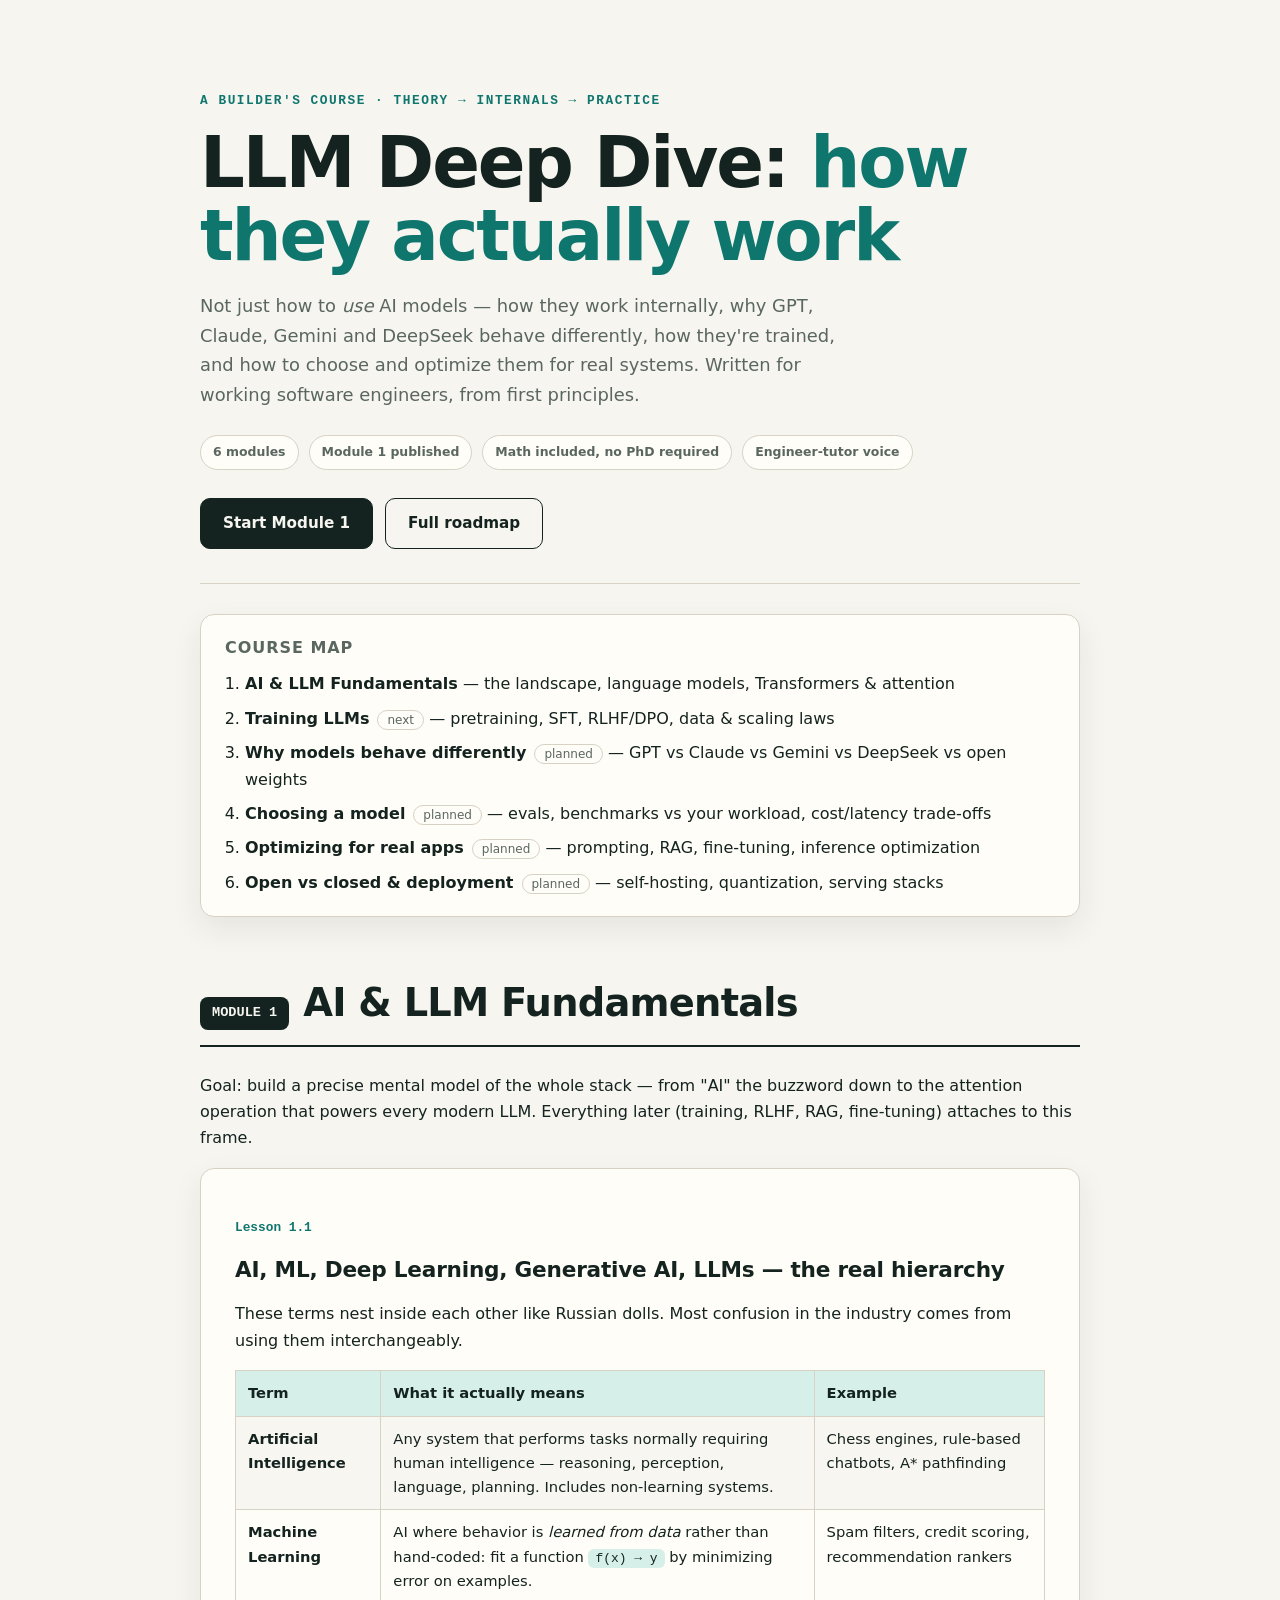
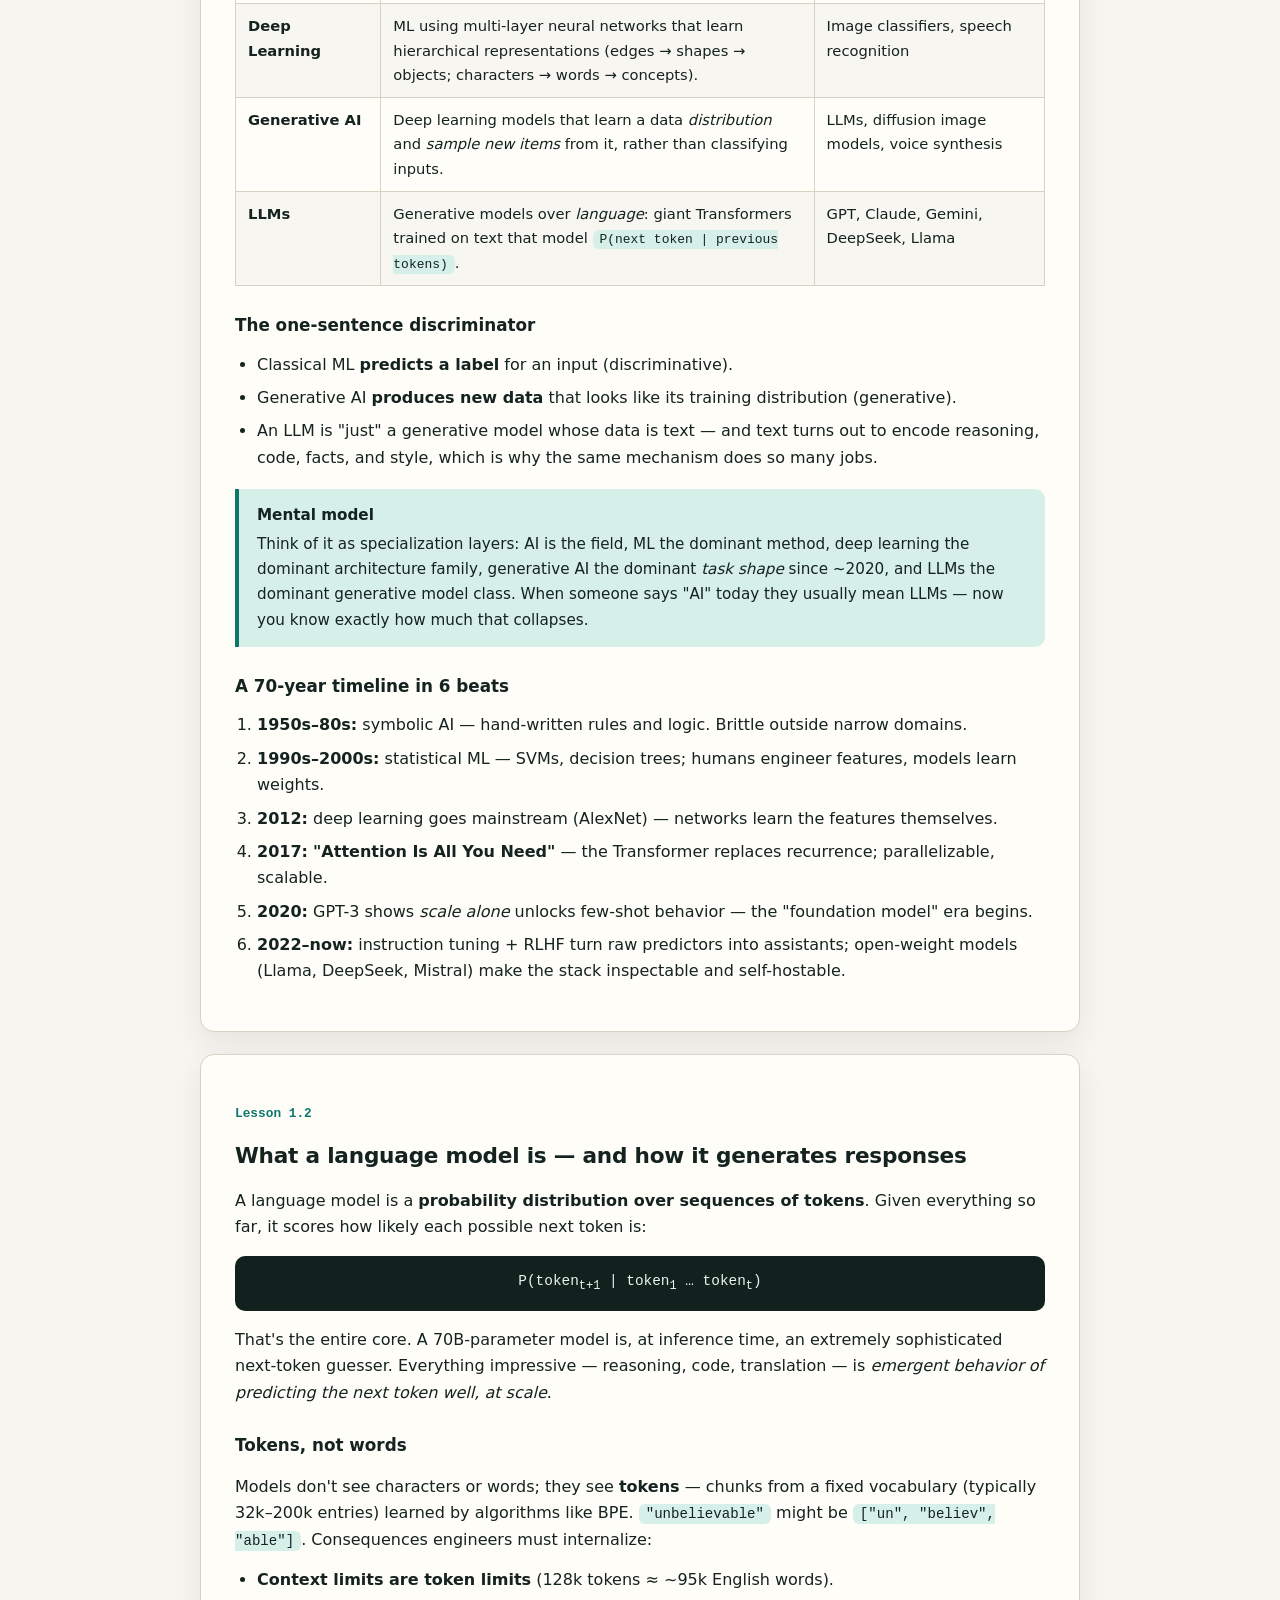
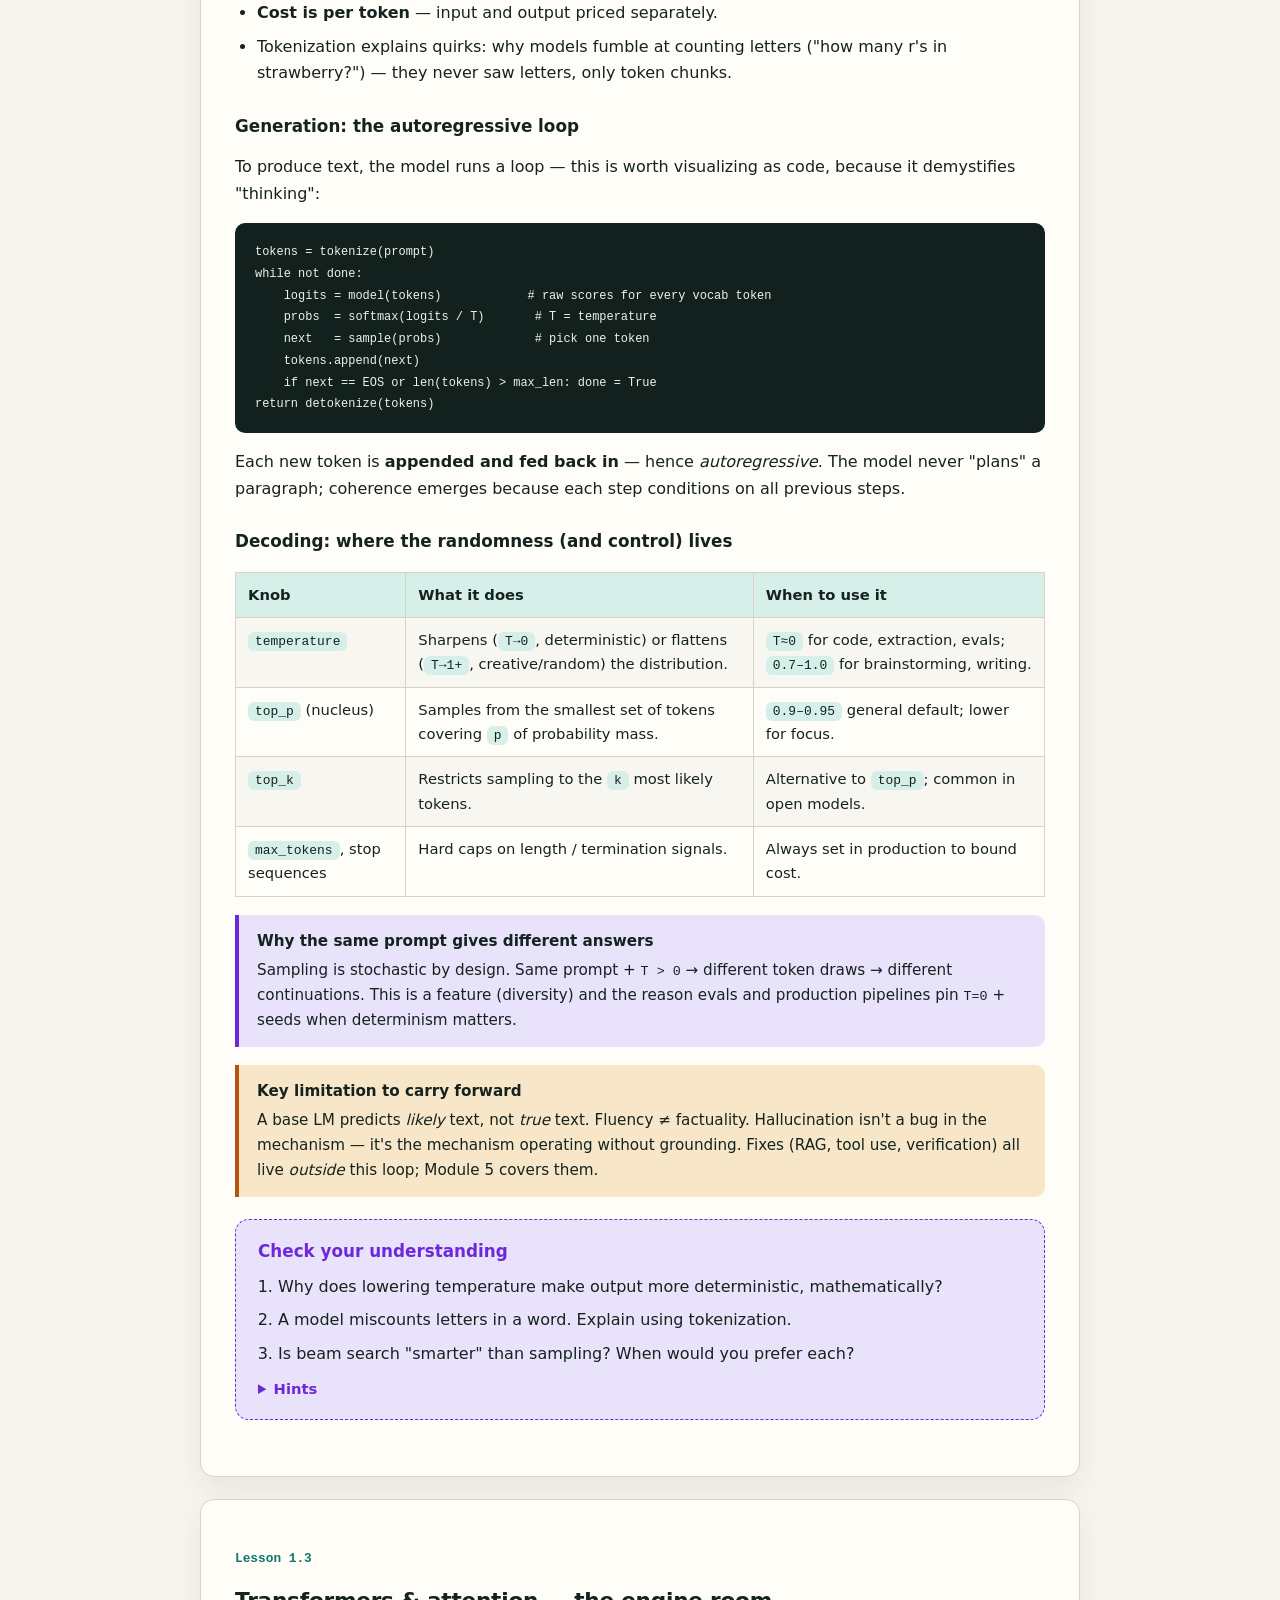
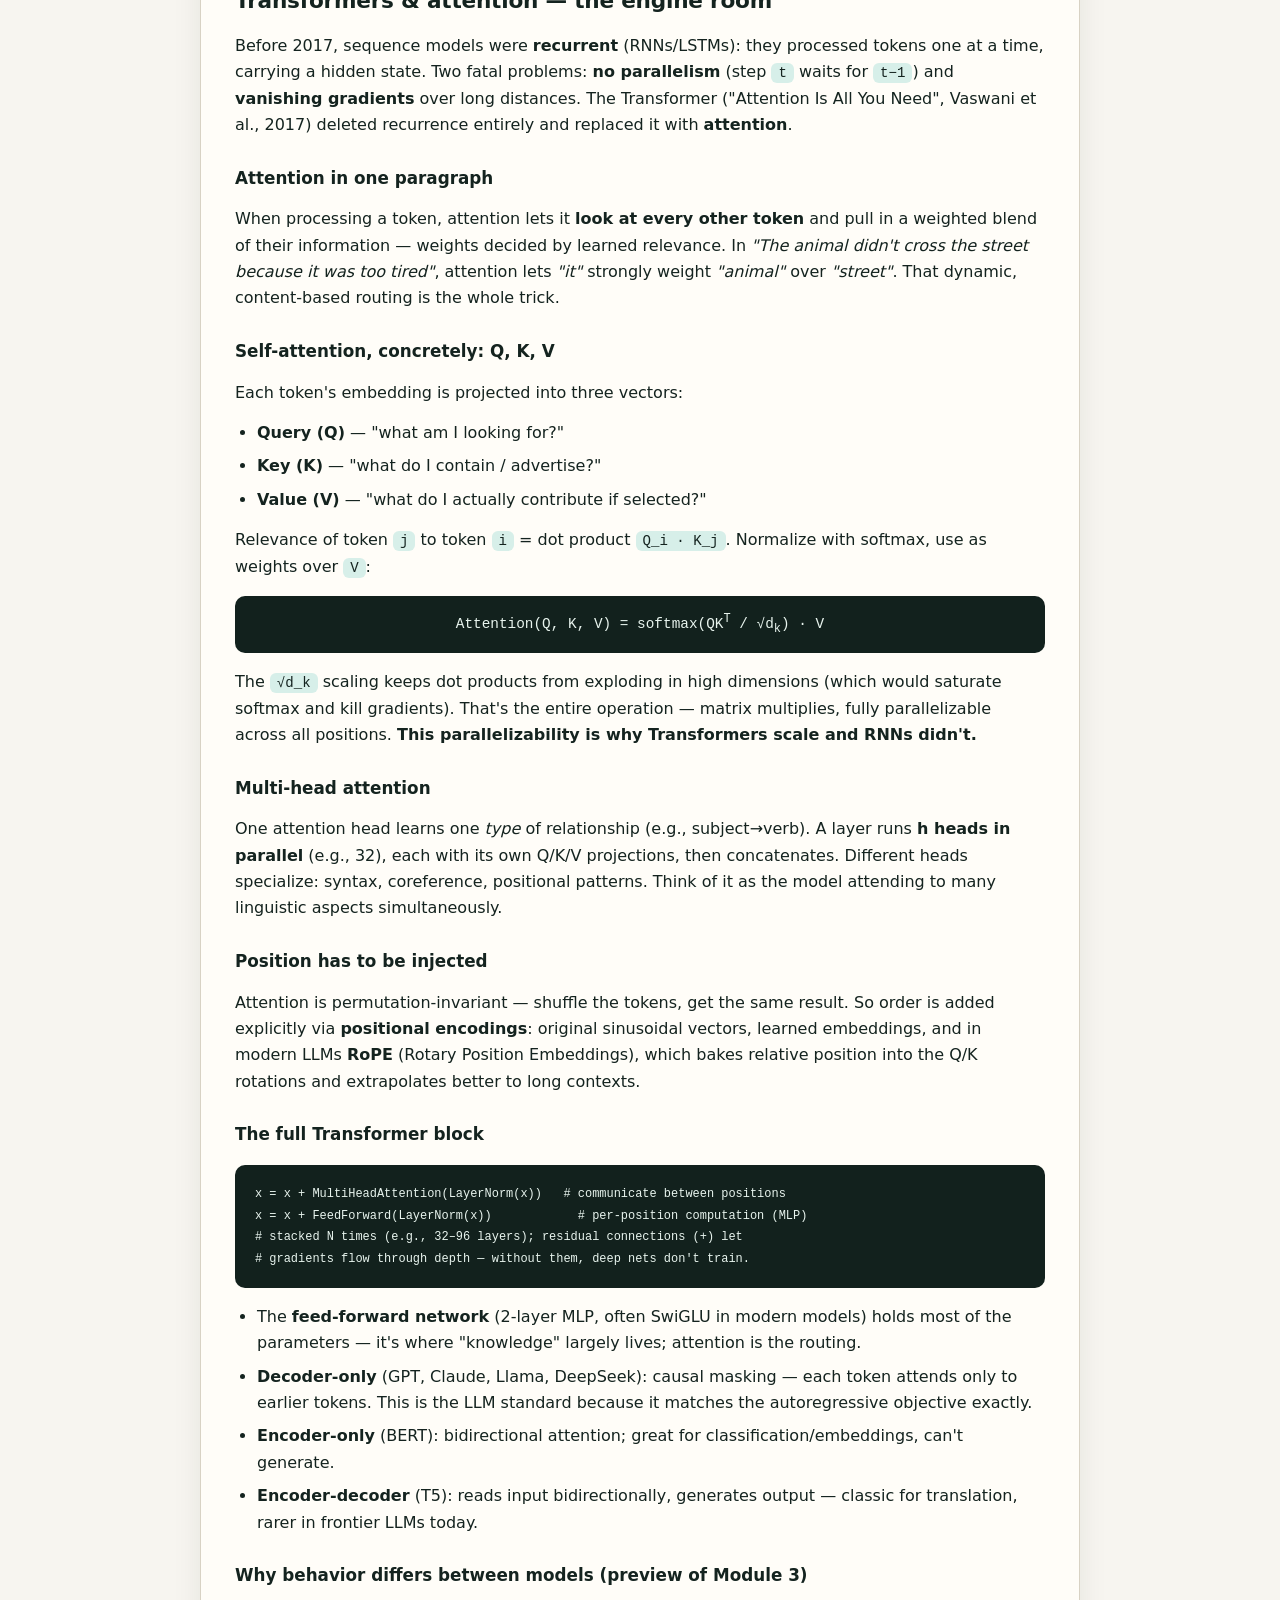
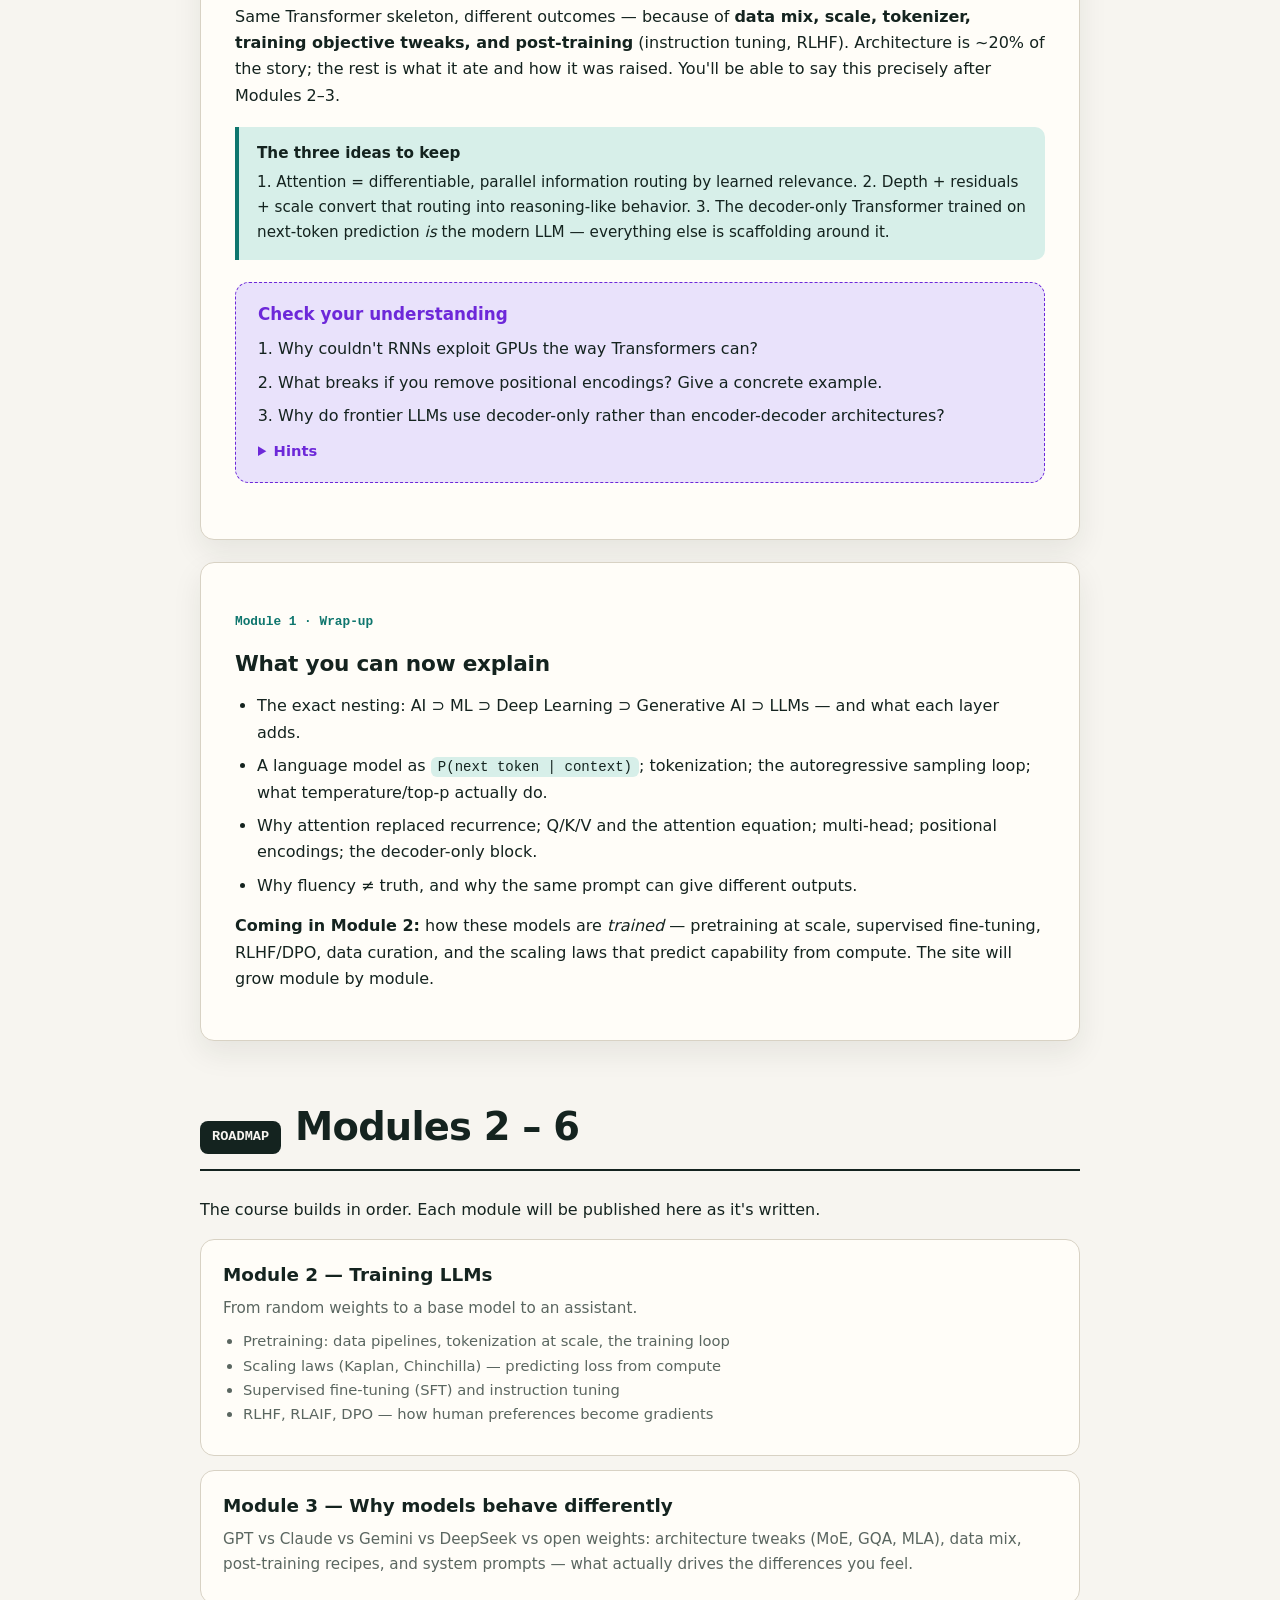
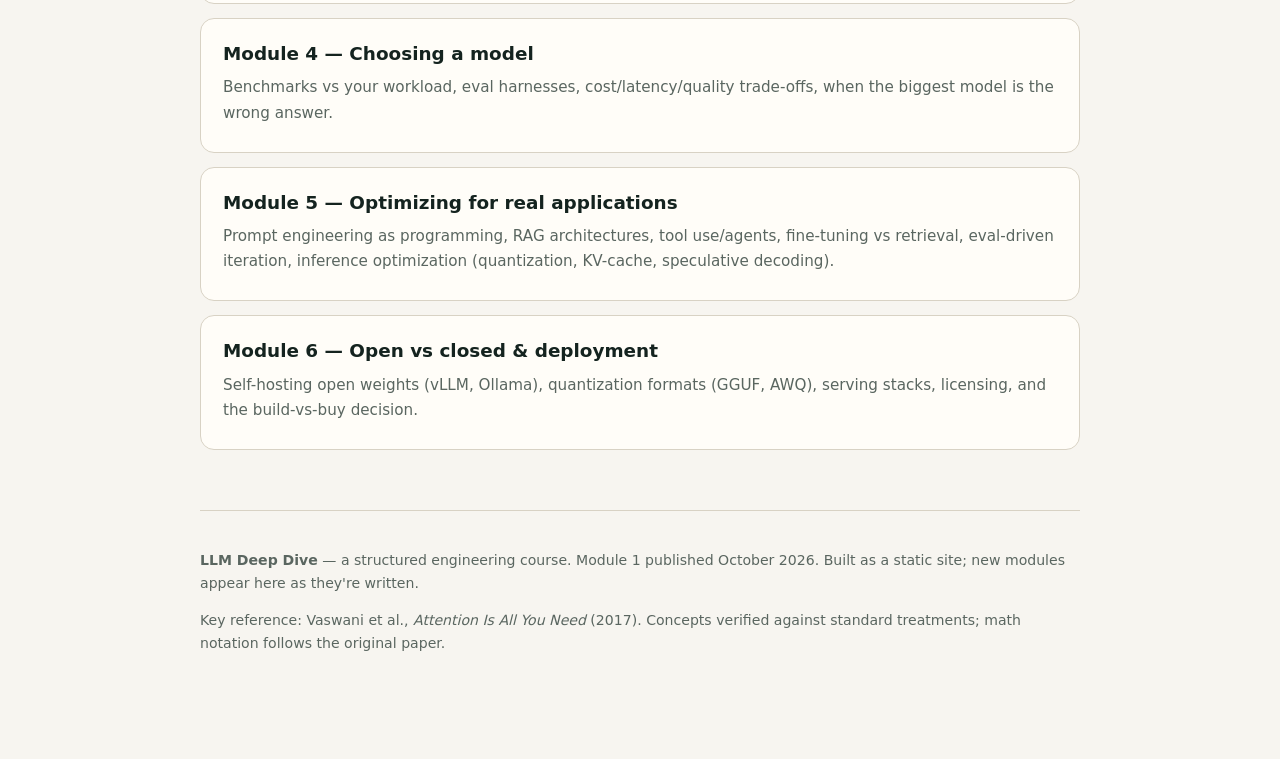
==== index.html @ 0672d6e2 "Module 1: AI & LLM Fundamentals — site launch" ====
<!doctype html>
<html lang="en">
<head>
<meta charset="utf-8" />
<meta name="viewport" content="width=device-width, initial-scale=1" />
<meta name="color-scheme" content="light dark" />
<title>LLM Deep Dive — From First Principles to Real-World Systems</title>
<meta name="description" content="A structured engineering course on how modern LLMs work internally: fundamentals, transformers, training, behavior, selection and optimization." />
<style>
:root{
  --paper:#f7f5f0; --surface:#fffdf8; --ink:#14231f; --muted:#5a6660;
  --line:#d8d2c4; --accent:#0f766e; --accent-soft:#d7efe9;
  --violet:#6d28d9; --violet-soft:#e9e2fb;
  --amber:#b45309; --amber-soft:#f7e7c8;
  --code:#12211d; --code-ink:#e8f4ee;
  --radius:14px; --shadow:0 12px 30px rgba(20,35,31,.08);
}
@media (prefers-color-scheme:dark){
  :root{--paper:#0f1614; --surface:#16211d; --ink:#e9f2ec; --muted:#a9bab2;
  --line:#2c3d36; --accent:#2dd4bf; --accent-soft:#123c36;
  --violet:#a78bfa; --violet-soft:#241a3f; --amber:#fbbf24; --amber-soft:#3a2c12;
  --code:#0a100d; --code-ink:#e8f4ee; --shadow:0 16px 40px rgba(0,0,0,.28);}
}
*{box-sizing:border-box}
html{scroll-behavior:smooth}
body{margin:0;background:var(--paper);color:var(--ink);
  font-family:ui-sans-serif,system-ui,-apple-system,"Segoe UI",Roboto,Helvetica,Arial,sans-serif;
  line-height:1.65}
.page{max-width:960px;margin:0 auto;padding:0 clamp(18px,4vw,40px) 90px}
.hero{padding:clamp(40px,7vw,90px) 0 34px;border-bottom:1px solid var(--line)}
.kicker{font-family:ui-monospace,Menlo,monospace;color:var(--accent);font-size:.8rem;
  font-weight:700;letter-spacing:.12em;text-transform:uppercase;margin:0 0 16px}
h1{font-size:clamp(2.4rem,6vw,4.4rem);line-height:1.04;letter-spacing:-.03em;margin:0 0 18px}
h1 .em{color:var(--accent)}
.hero p.lede{font-size:1.12rem;color:var(--muted);max-width:640px;margin:0 0 26px}
.badges{display:flex;gap:10px;flex-wrap:wrap;margin-bottom:28px}
.badge{font-size:.78rem;font-weight:600;border:1px solid var(--line);background:var(--surface);
  padding:6px 12px;border-radius:999px;color:var(--muted)}
.cta-row{display:flex;gap:12px;flex-wrap:wrap}
.btn{display:inline-block;text-decoration:none;font-weight:700;font-size:.95rem;
  padding:12px 22px;border-radius:10px;border:1px solid var(--ink)}
.btn.primary{background:var(--ink);color:var(--paper)}
.btn.ghost{background:transparent;color:var(--ink)}
nav.toc{background:var(--surface);border:1px solid var(--line);border-radius:var(--radius);
  padding:20px 24px;margin:30px 0;box-shadow:var(--shadow)}
nav.toc h2{font-size:1rem;margin:0 0 10px;letter-spacing:.06em;text-transform:uppercase;color:var(--muted)}
nav.toc ol{margin:0;padding-left:20px;display:grid;gap:8px}
nav.toc a{color:var(--ink);text-decoration:none;font-weight:600}
nav.toc a:hover{color:var(--accent)}
nav.toc .soon{font-size:.75rem;color:var(--muted);font-weight:400;border:1px solid var(--line);
  border-radius:999px;padding:2px 9px;margin-left:8px;white-space:nowrap}
section.mod{margin:54px 0;scroll-margin-top:20px}
.mod-head{display:flex;align-items:baseline;gap:14px;border-bottom:2px solid var(--ink);
  padding-bottom:10px;margin-bottom:26px;flex-wrap:wrap}
.mod-num{font-family:ui-monospace,Menlo,monospace;background:var(--ink);color:var(--paper);
  font-weight:700;font-size:.85rem;padding:5px 12px;border-radius:8px}
.mod-head h2{font-size:clamp(1.6rem,3.4vw,2.4rem);letter-spacing:-.02em;margin:0}
.lesson{background:var(--surface);border:1px solid var(--line);border-radius:var(--radius);
  padding:clamp(20px,3vw,34px);margin:0 0 22px;box-shadow:var(--shadow)}
.lesson h3{font-size:1.35rem;margin:0 0 6px;letter-spacing:-.01em}
.lesson .lno{font-family:ui-monospace,Menlo,monospace;color:var(--accent);font-weight:700;font-size:.8rem}
.lesson p{margin:14px 0}
.lesson ul,.lesson ol{margin:12px 0;padding-left:22px}
.lesson li{margin:7px 0}
h4{font-size:1.05rem;margin:26px 0 8px}
table{width:100%;border-collapse:collapse;margin:16px 0;font-size:.92rem}
th,td{border:1px solid var(--line);padding:10px 12px;text-align:left;vertical-align:top}
th{background:var(--accent-soft);font-weight:700}
tr:nth-child(even) td{background:rgba(127,127,127,.05)}
pre{background:var(--code);color:var(--code-ink);padding:18px 20px;border-radius:10px;
  overflow-x:auto;font-size:.85rem;line-height:1.6;margin:16px 0}
code{font-family:ui-monospace,SFMono-Regular,Menlo,monospace;font-size:.88em}
p code,li code,td code{background:var(--accent-soft);color:var(--ink);padding:2px 7px;border-radius:6px}
pre code{background:none;padding:0;color:inherit}
.callout{border-left:4px solid var(--accent);background:var(--accent-soft);
  padding:14px 18px;border-radius:0 10px 10px 0;margin:18px 0;font-size:.95rem}
.callout.violet{border-color:var(--violet);background:var(--violet-soft)}
.callout.amber{border-color:var(--amber);background:var(--amber-soft)}
.callout strong{display:block;margin-bottom:4px}
.math{font-family:ui-monospace,Menlo,monospace;background:var(--code);color:var(--code-ink);
  padding:14px 18px;border-radius:10px;margin:16px 0;overflow-x:auto;font-size:.9rem;text-align:center}
.quiz{background:var(--violet-soft);border:1px dashed var(--violet);border-radius:var(--radius);
  padding:18px 22px;margin:22px 0}
.quiz h4{margin:0 0 8px;color:var(--violet)}
.quiz ol{margin:8px 0;padding-left:20px}
.quiz details{margin-top:10px;font-size:.92rem}
.quiz summary{cursor:pointer;font-weight:700;color:var(--violet)}
.roadmap{display:grid;gap:14px}
.rm-card{border:1px solid var(--line);border-radius:var(--radius);padding:20px 22px;background:var(--surface)}
.rm-card h3{margin:0 0 6px;font-size:1.15rem}
.rm-card p{margin:6px 0;color:var(--muted);font-size:.95rem}
.rm-card ul{margin:8px 0;padding-left:20px;color:var(--muted);font-size:.92rem}
footer{border-top:1px solid var(--line);margin-top:60px;padding-top:24px;color:var(--muted);font-size:.88rem}
footer a{color:var(--accent)}
@media (max-width:640px){ .mod-head h2{font-size:1.5rem} }
</style>
</head>
<body>
<div class="page">

<header class="hero">
  <p class="kicker">A builder's course · Theory → Internals → Practice</p>
  <h1>LLM Deep Dive: <span class="em">how they actually work</span></h1>
  <p class="lede">Not just how to <em>use</em> AI models — how they work internally, why GPT, Claude, Gemini and DeepSeek behave differently, how they're trained, and how to choose and optimize them for real systems. Written for working software engineers, from first principles.</p>
  <div class="badges">
    <span class="badge">6 modules</span><span class="badge">Module 1 published</span>
    <span class="badge">Math included, no PhD required</span><span class="badge">Engineer-tutor voice</span>
  </div>
  <div class="cta-row">
    <a class="btn primary" href="#module-1">Start Module 1</a>
    <a class="btn ghost" href="#roadmap">Full roadmap</a>
  </div>
</header>

<nav class="toc" aria-label="Course contents">
  <h2>Course map</h2>
  <ol>
    <li><a href="#module-1">AI &amp; LLM Fundamentals</a> — the landscape, language models, Transformers &amp; attention</li>
    <li><a href="#roadmap">Training LLMs</a><span class="soon">next</span> — pretraining, SFT, RLHF/DPO, data &amp; scaling laws</li>
    <li><a href="#roadmap">Why models behave differently</a><span class="soon">planned</span> — GPT vs Claude vs Gemini vs DeepSeek vs open weights</li>
    <li><a href="#roadmap">Choosing a model</a><span class="soon">planned</span> — evals, benchmarks vs your workload, cost/latency trade-offs</li>
    <li><a href="#roadmap">Optimizing for real apps</a><span class="soon">planned</span> — prompting, RAG, fine-tuning, inference optimization</li>
    <li><a href="#roadmap">Open vs closed &amp; deployment</a><span class="soon">planned</span> — self-hosting, quantization, serving stacks</li>
  </ol>
</nav>

<!-- ==================== MODULE 1 ==================== -->
<section class="mod" id="module-1">
  <div class="mod-head"><span class="mod-num">MODULE 1</span><h2>AI &amp; LLM Fundamentals</h2></div>
  <p>Goal: build a precise mental model of the whole stack — from "AI" the buzzword down to the attention operation that powers every modern LLM. Everything later (training, RLHF, RAG, fine-tuning) attaches to this frame.</p>

  <!-- LESSON 1.1 -->
  <article class="lesson" id="l11">
    <p class="lno">Lesson 1.1</p>
    <h3>AI, ML, Deep Learning, Generative AI, LLMs — the real hierarchy</h3>
    <p>These terms nest inside each other like Russian dolls. Most confusion in the industry comes from using them interchangeably.</p>
    <table>
      <tr><th>Term</th><th>What it actually means</th><th>Example</th></tr>
      <tr><td><strong>Artificial Intelligence</strong></td><td>Any system that performs tasks normally requiring human intelligence — reasoning, perception, language, planning. Includes non-learning systems.</td><td>Chess engines, rule-based chatbots, A* pathfinding</td></tr>
      <tr><td><strong>Machine Learning</strong></td><td>AI where behavior is <em>learned from data</em> rather than hand-coded: fit a function <code>f(x) → y</code> by minimizing error on examples.</td><td>Spam filters, credit scoring, recommendation rankers</td></tr>
      <tr><td><strong>Deep Learning</strong></td><td>ML using multi-layer neural networks that learn hierarchical representations (edges → shapes → objects; characters → words → concepts).</td><td>Image classifiers, speech recognition</td></tr>
      <tr><td><strong>Generative AI</strong></td><td>Deep learning models that learn a data <em>distribution</em> and <em>sample new items</em> from it, rather than classifying inputs.</td><td>LLMs, diffusion image models, voice synthesis</td></tr>
      <tr><td><strong>LLMs</strong></td><td>Generative models over <em>language</em>: giant Transformers trained on text that model <code>P(next token | previous tokens)</code>.</td><td>GPT, Claude, Gemini, DeepSeek, Llama</td></tr>
    </table>
    <h4>The one-sentence discriminator</h4>
    <ul>
      <li>Classical ML <strong>predicts a label</strong> for an input (discriminative).</li>
      <li>Generative AI <strong>produces new data</strong> that looks like its training distribution (generative).</li>
      <li>An LLM is "just" a generative model whose data is text — and text turns out to encode reasoning, code, facts, and style, which is why the same mechanism does so many jobs.</li>
    </ul>
    <div class="callout"><strong>Mental model</strong>Think of it as specialization layers: AI is the field, ML the dominant method, deep learning the dominant architecture family, generative AI the dominant <em>task shape</em> since ~2020, and LLMs the dominant generative model class. When someone says "AI" today they usually mean LLMs — now you know exactly how much that collapses.</div>
    <h4>A 70-year timeline in 6 beats</h4>
    <ol>
      <li><strong>1950s–80s:</strong> symbolic AI — hand-written rules and logic. Brittle outside narrow domains.</li>
      <li><strong>1990s–2000s:</strong> statistical ML — SVMs, decision trees; humans engineer features, models learn weights.</li>
      <li><strong>2012:</strong> deep learning goes mainstream (AlexNet) — networks learn the features themselves.</li>
      <li><strong>2017:</strong> <strong>"Attention Is All You Need"</strong> — the Transformer replaces recurrence; parallelizable, scalable.</li>
      <li><strong>2020:</strong> GPT-3 shows <em>scale alone</em> unlocks few-shot behavior — the "foundation model" era begins.</li>
      <li><strong>2022–now:</strong> instruction tuning + RLHF turn raw predictors into assistants; open-weight models (Llama, DeepSeek, Mistral) make the stack inspectable and self-hostable.</li>
    </ol>
  </article>

  <!-- LESSON 1.2 -->
  <article class="lesson" id="l12">
    <p class="lno">Lesson 1.2</p>
    <h3>What a language model is — and how it generates responses</h3>
    <p>A language model is a <strong>probability distribution over sequences of tokens</strong>. Given everything so far, it scores how likely each possible next token is:</p>
    <div class="math">P(token<sub>t+1</sub> | token<sub>1</sub> … token<sub>t</sub>)</div>
    <p>That's the entire core. A 70B-parameter model is, at inference time, an extremely sophisticated next-token guesser. Everything impressive — reasoning, code, translation — is <em>emergent behavior of predicting the next token well, at scale</em>.</p>
    <h4>Tokens, not words</h4>
    <p>Models don't see characters or words; they see <strong>tokens</strong> — chunks from a fixed vocabulary (typically 32k–200k entries) learned by algorithms like BPE. <code>"unbelievable"</code> might be <code>["un", "believ", "able"]</code>. Consequences engineers must internalize:</p>
    <ul>
      <li><strong>Context limits are token limits</strong> (128k tokens ≈ ~95k English words).</li>
      <li><strong>Cost is per token</strong> — input and output priced separately.</li>
      <li>Tokenization explains quirks: why models fumble at counting letters ("how many r's in strawberry?") — they never saw letters, only token chunks.</li>
    </ul>
    <h4>Generation: the autoregressive loop</h4>
    <p>To produce text, the model runs a loop — this is worth visualizing as code, because it demystifies "thinking":</p>
<pre><code>tokens = tokenize(prompt)
while not done:
    logits = model(tokens)            # raw scores for every vocab token
    probs  = softmax(logits / T)       # T = temperature
    next   = sample(probs)             # pick one token
    tokens.append(next)
    if next == EOS or len(tokens) > max_len: done = True
return detokenize(tokens)</code></pre>
    <p>Each new token is <strong>appended and fed back in</strong> — hence <em>autoregressive</em>. The model never "plans" a paragraph; coherence emerges because each step conditions on all previous steps.</p>
    <h4>Decoding: where the randomness (and control) lives</h4>
    <table>
      <tr><th>Knob</th><th>What it does</th><th>When to use it</th></tr>
      <tr><td><code>temperature</code></td><td>Sharpens (<code>T→0</code>, deterministic) or flattens (<code>T→1+</code>, creative/random) the distribution.</td><td><code>T≈0</code> for code, extraction, evals; <code>0.7–1.0</code> for brainstorming, writing.</td></tr>
      <tr><td><code>top_p</code> (nucleus)</td><td>Samples from the smallest set of tokens covering <code>p</code> of probability mass.</td><td><code>0.9–0.95</code> general default; lower for focus.</td></tr>
      <tr><td><code>top_k</code></td><td>Restricts sampling to the <code>k</code> most likely tokens.</td><td>Alternative to <code>top_p</code>; common in open models.</td></tr>
      <tr><td><code>max_tokens</code>, stop sequences</td><td>Hard caps on length / termination signals.</td><td>Always set in production to bound cost.</td></tr>
    </table>
    <div class="callout violet"><strong>Why the same prompt gives different answers</strong>Sampling is stochastic by design. Same prompt + <code>T &gt; 0</code> → different token draws → different continuations. This is a feature (diversity) and the reason evals and production pipelines pin <code>T=0</code> + seeds when determinism matters.</div>
    <div class="callout amber"><strong>Key limitation to carry forward</strong>A base LM predicts <em>likely</em> text, not <em>true</em> text. Fluency ≠ factuality. Hallucination isn't a bug in the mechanism — it's the mechanism operating without grounding. Fixes (RAG, tool use, verification) all live <em>outside</em> this loop; Module 5 covers them.</div>
    <div class="quiz"><h4>Check your understanding</h4>
      <ol>
        <li>Why does lowering temperature make output more deterministic, mathematically?</li>
        <li>A model miscounts letters in a word. Explain using tokenization.</li>
        <li>Is beam search "smarter" than sampling? When would you prefer each?</li>
      </ol>
      <details><summary>Hints</summary>1. Softmax divides logits by T; as T→0 the largest logit dominates → argmax. 2. The model operates on token IDs, not characters; "strawberry" may be 2–3 tokens. 3. Beam search maximizes sequence likelihood (good for translation); sampling gives diversity (good for creative tasks).</details>
    </div>
  </article>

  <!-- LESSON 1.3 -->
  <article class="lesson" id="l13">
    <p class="lno">Lesson 1.3</p>
    <h3>Transformers &amp; attention — the engine room</h3>
    <p>Before 2017, sequence models were <strong>recurrent</strong> (RNNs/LSTMs): they processed tokens one at a time, carrying a hidden state. Two fatal problems: <strong>no parallelism</strong> (step <code>t</code> waits for <code>t−1</code>) and <strong>vanishing gradients</strong> over long distances. The Transformer ("Attention Is All You Need", Vaswani et al., 2017) deleted recurrence entirely and replaced it with <strong>attention</strong>.</p>
    <h4>Attention in one paragraph</h4>
    <p>When processing a token, attention lets it <strong>look at every other token</strong> and pull in a weighted blend of their information — weights decided by learned relevance. In <em>"The animal didn't cross the street because it was too tired"</em>, attention lets <em>"it"</em> strongly weight <em>"animal"</em> over <em>"street"</em>. That dynamic, content-based routing is the whole trick.</p>
    <h4>Self-attention, concretely: Q, K, V</h4>
    <p>Each token's embedding is projected into three vectors:</p>
    <ul>
      <li><strong>Query (Q)</strong> — "what am I looking for?"</li>
      <li><strong>Key (K)</strong> — "what do I contain / advertise?"</li>
      <li><strong>Value (V)</strong> — "what do I actually contribute if selected?"</li>
    </ul>
    <p>Relevance of token <code>j</code> to token <code>i</code> = dot product <code>Q_i · K_j</code>. Normalize with softmax, use as weights over <code>V</code>:</p>
    <div class="math">Attention(Q, K, V) = softmax(QK<sup>T</sup> / √d<sub>k</sub>) · V</div>
    <p>The <code>√d_k</code> scaling keeps dot products from exploding in high dimensions (which would saturate softmax and kill gradients). That's the entire operation — matrix multiplies, fully parallelizable across all positions. <strong>This parallelizability is why Transformers scale and RNNs didn't.</strong></p>
    <h4>Multi-head attention</h4>
    <p>One attention head learns one <em>type</em> of relationship (e.g., subject→verb). A layer runs <strong>h heads in parallel</strong> (e.g., 32), each with its own Q/K/V projections, then concatenates. Different heads specialize: syntax, coreference, positional patterns. Think of it as the model attending to many linguistic aspects simultaneously.</p>
    <h4>Position has to be injected</h4>
    <p>Attention is permutation-invariant — shuffle the tokens, get the same result. So order is added explicitly via <strong>positional encodings</strong>: original sinusoidal vectors, learned embeddings, and in modern LLMs <strong>RoPE</strong> (Rotary Position Embeddings), which bakes relative position into the Q/K rotations and extrapolates better to long contexts.</p>
    <h4>The full Transformer block</h4>
<pre><code>x = x + MultiHeadAttention(LayerNorm(x))   # communicate between positions
x = x + FeedForward(LayerNorm(x))            # per-position computation (MLP)
# stacked N times (e.g., 32–96 layers); residual connections (+) let
# gradients flow through depth — without them, deep nets don't train.</code></pre>
    <ul>
      <li>The <strong>feed-forward network</strong> (2-layer MLP, often SwiGLU in modern models) holds most of the parameters — it's where "knowledge" largely lives; attention is the routing.</li>
      <li><strong>Decoder-only</strong> (GPT, Claude, Llama, DeepSeek): causal masking — each token attends only to earlier tokens. This is the LLM standard because it matches the autoregressive objective exactly.</li>
      <li><strong>Encoder-only</strong> (BERT): bidirectional attention; great for classification/embeddings, can't generate.</li>
      <li><strong>Encoder-decoder</strong> (T5): reads input bidirectionally, generates output — classic for translation, rarer in frontier LLMs today.</li>
    </ul>
    <h4>Why behavior differs between models (preview of Module 3)</h4>
    <p>Same Transformer skeleton, different outcomes — because of <strong>data mix, scale, tokenizer, training objective tweaks, and post-training</strong> (instruction tuning, RLHF). Architecture is ~20% of the story; the rest is what it ate and how it was raised. You'll be able to say this precisely after Modules 2–3.</p>
    <div class="callout"><strong>The three ideas to keep</strong>1. Attention = differentiable, parallel information routing by learned relevance. 2. Depth + residuals + scale convert that routing into reasoning-like behavior. 3. The decoder-only Transformer trained on next-token prediction <em>is</em> the modern LLM — everything else is scaffolding around it.</div>
    <div class="quiz"><h4>Check your understanding</h4>
      <ol>
        <li>Why couldn't RNNs exploit GPUs the way Transformers can?</li>
        <li>What breaks if you remove positional encodings? Give a concrete example.</li>
        <li>Why do frontier LLMs use decoder-only rather than encoder-decoder architectures?</li>
      </ol>
      <details><summary>Hints</summary>1. Sequential dependency: hidden state at t needs t−1, so no parallelization across the sequence; attention computes all pairs at once. 2. "Dog bites man" vs "man bites dog" become identical — attention without position is a bag of tokens. 3. The pretraining objective (next-token prediction) is inherently causal; decoder-only is simpler, scales cleanly, and one model does both understanding and generation.</details>
    </div>
  </article>

  <article class="lesson" id="l1wrap">
    <p class="lno">Module 1 · Wrap-up</p>
    <h3>What you can now explain</h3>
    <ul>
      <li>The exact nesting: AI ⊃ ML ⊃ Deep Learning ⊃ Generative AI ⊃ LLMs — and what each layer adds.</li>
      <li>A language model as <code>P(next token | context)</code>; tokenization; the autoregressive sampling loop; what temperature/top-p actually do.</li>
      <li>Why attention replaced recurrence; Q/K/V and the attention equation; multi-head; positional encodings; the decoder-only block.</li>
      <li>Why fluency ≠ truth, and why the same prompt can give different outputs.</li>
    </ul>
    <p><strong>Coming in Module 2:</strong> how these models are <em>trained</em> — pretraining at scale, supervised fine-tuning, RLHF/DPO, data curation, and the scaling laws that predict capability from compute. The site will grow module by module.</p>
  </article>
</section>

<!-- ==================== ROADMAP ==================== -->
<section class="mod" id="roadmap">
  <div class="mod-head"><span class="mod-num">ROADMAP</span><h2>Modules 2 – 6</h2></div>
  <p>The course builds in order. Each module will be published here as it's written.</p>
  <div class="roadmap">
    <div class="rm-card">
      <h3>Module 2 — Training LLMs</h3>
      <p>From random weights to a base model to an assistant.</p>
      <ul><li>Pretraining: data pipelines, tokenization at scale, the training loop</li>
      <li>Scaling laws (Kaplan, Chinchilla) — predicting loss from compute</li>
      <li>Supervised fine-tuning (SFT) and instruction tuning</li>
      <li>RLHF, RLAIF, DPO — how human preferences become gradients</li></ul>
    </div>
    <div class="rm-card">
      <h3>Module 3 — Why models behave differently</h3>
      <p>GPT vs Claude vs Gemini vs DeepSeek vs open weights: architecture tweaks (MoE, GQA, MLA), data mix, post-training recipes, and system prompts — what actually drives the differences you feel.</p>
    </div>
    <div class="rm-card">
      <h3>Module 4 — Choosing a model</h3>
      <p>Benchmarks vs your workload, eval harnesses, cost/latency/quality trade-offs, when the biggest model is the wrong answer.</p>
    </div>
    <div class="rm-card">
      <h3>Module 5 — Optimizing for real applications</h3>
      <p>Prompt engineering as programming, RAG architectures, tool use/agents, fine-tuning vs retrieval, eval-driven iteration, inference optimization (quantization, KV-cache, speculative decoding).</p>
    </div>
    <div class="rm-card">
      <h3>Module 6 — Open vs closed &amp; deployment</h3>
      <p>Self-hosting open weights (vLLM, Ollama), quantization formats (GGUF, AWQ), serving stacks, licensing, and the build-vs-buy decision.</p>
    </div>
  </div>
</section>

<footer>
  <p><strong>LLM Deep Dive</strong> — a structured engineering course. Module 1 published October 2026. Built as a static site; new modules appear here as they're written.</p>
  <p>Key reference: Vaswani et al., <em>Attention Is All You Need</em> (2017). Concepts verified against standard treatments; math notation follows the original paper.</p>
</footer>

</div>
</body>
</html>
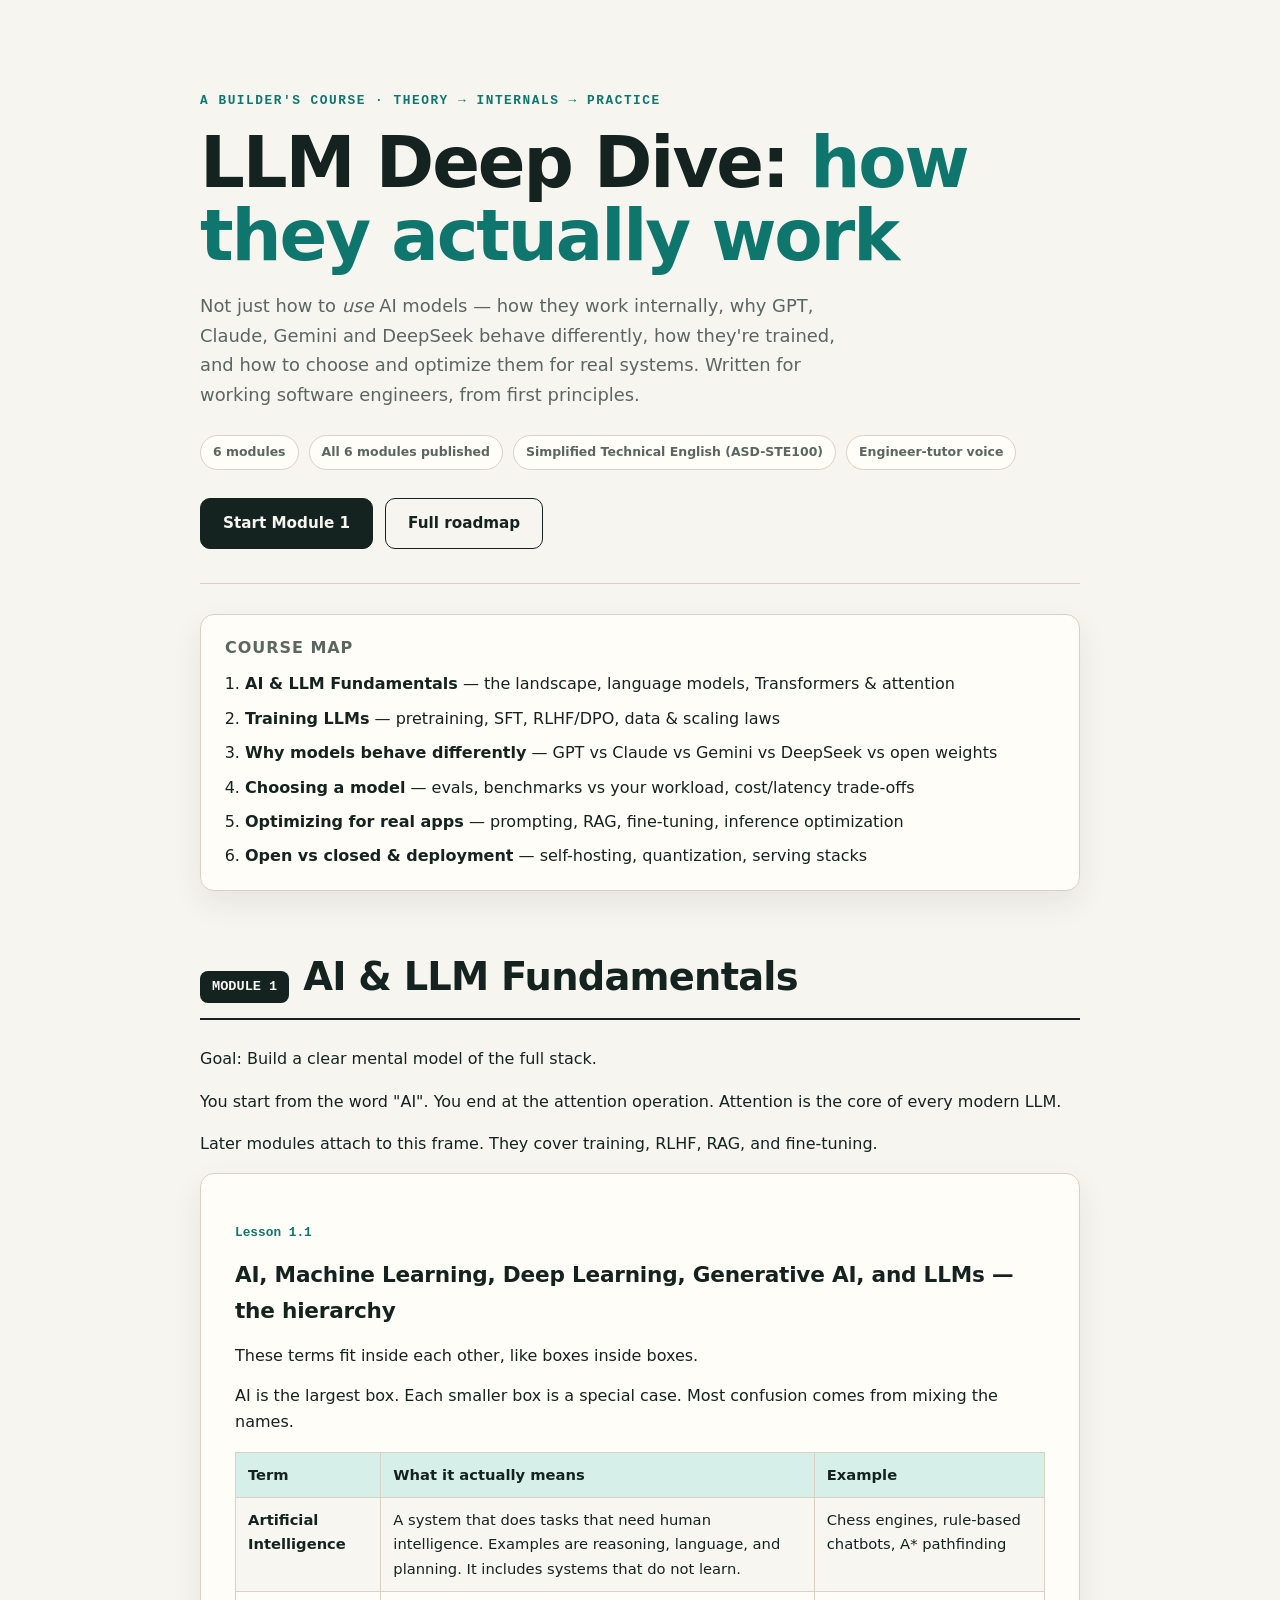
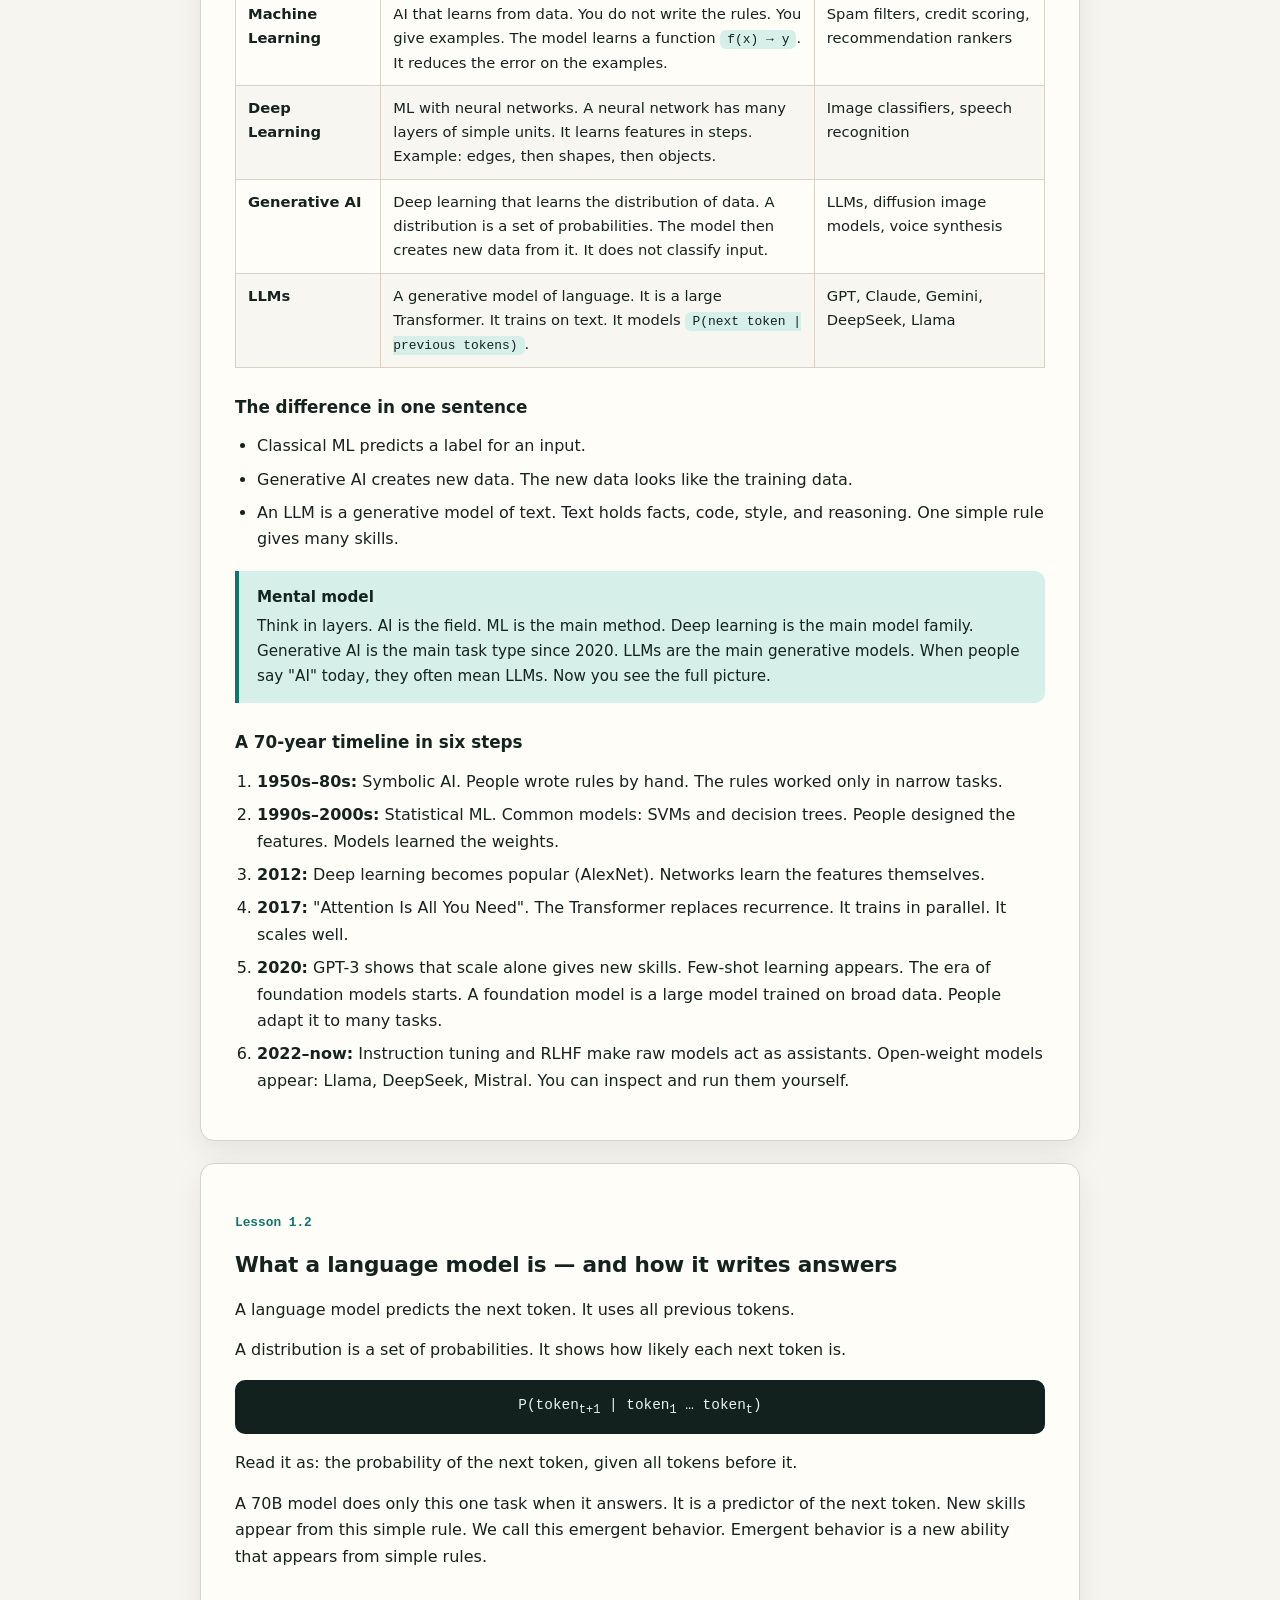
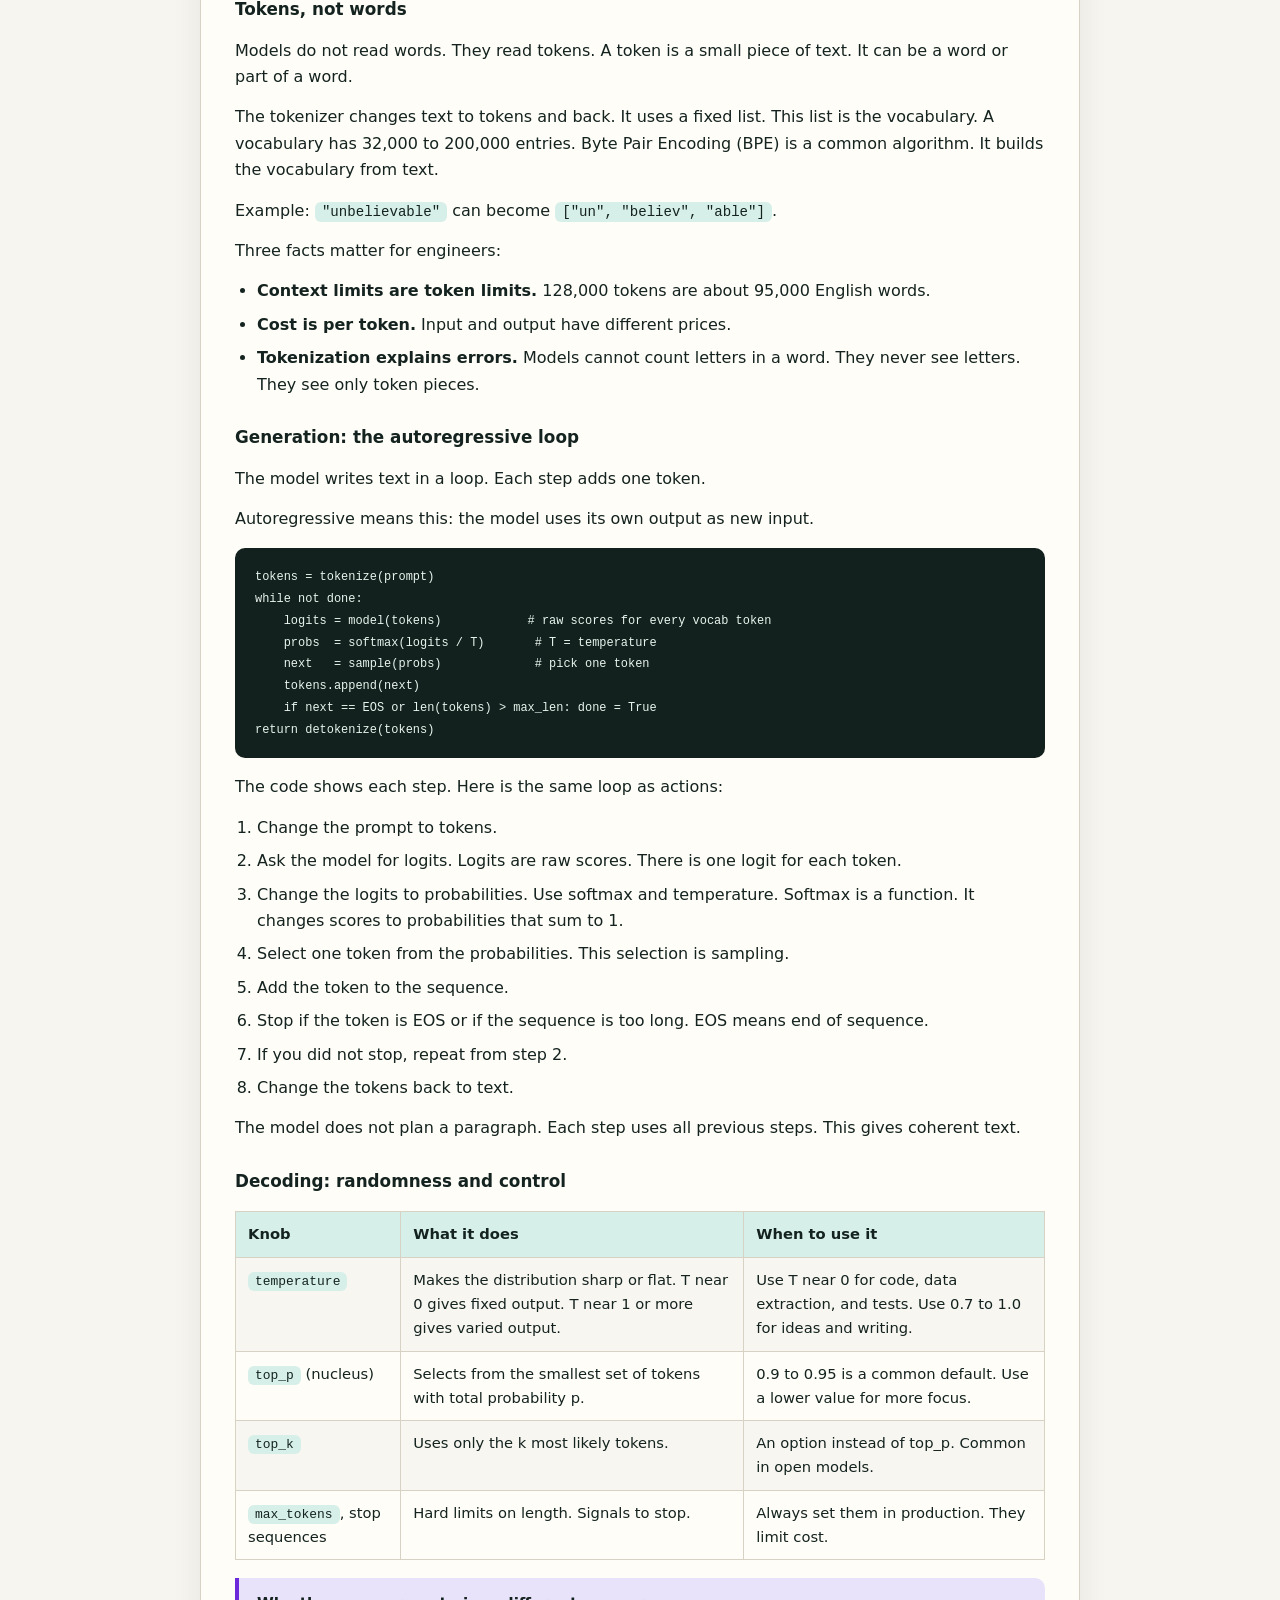
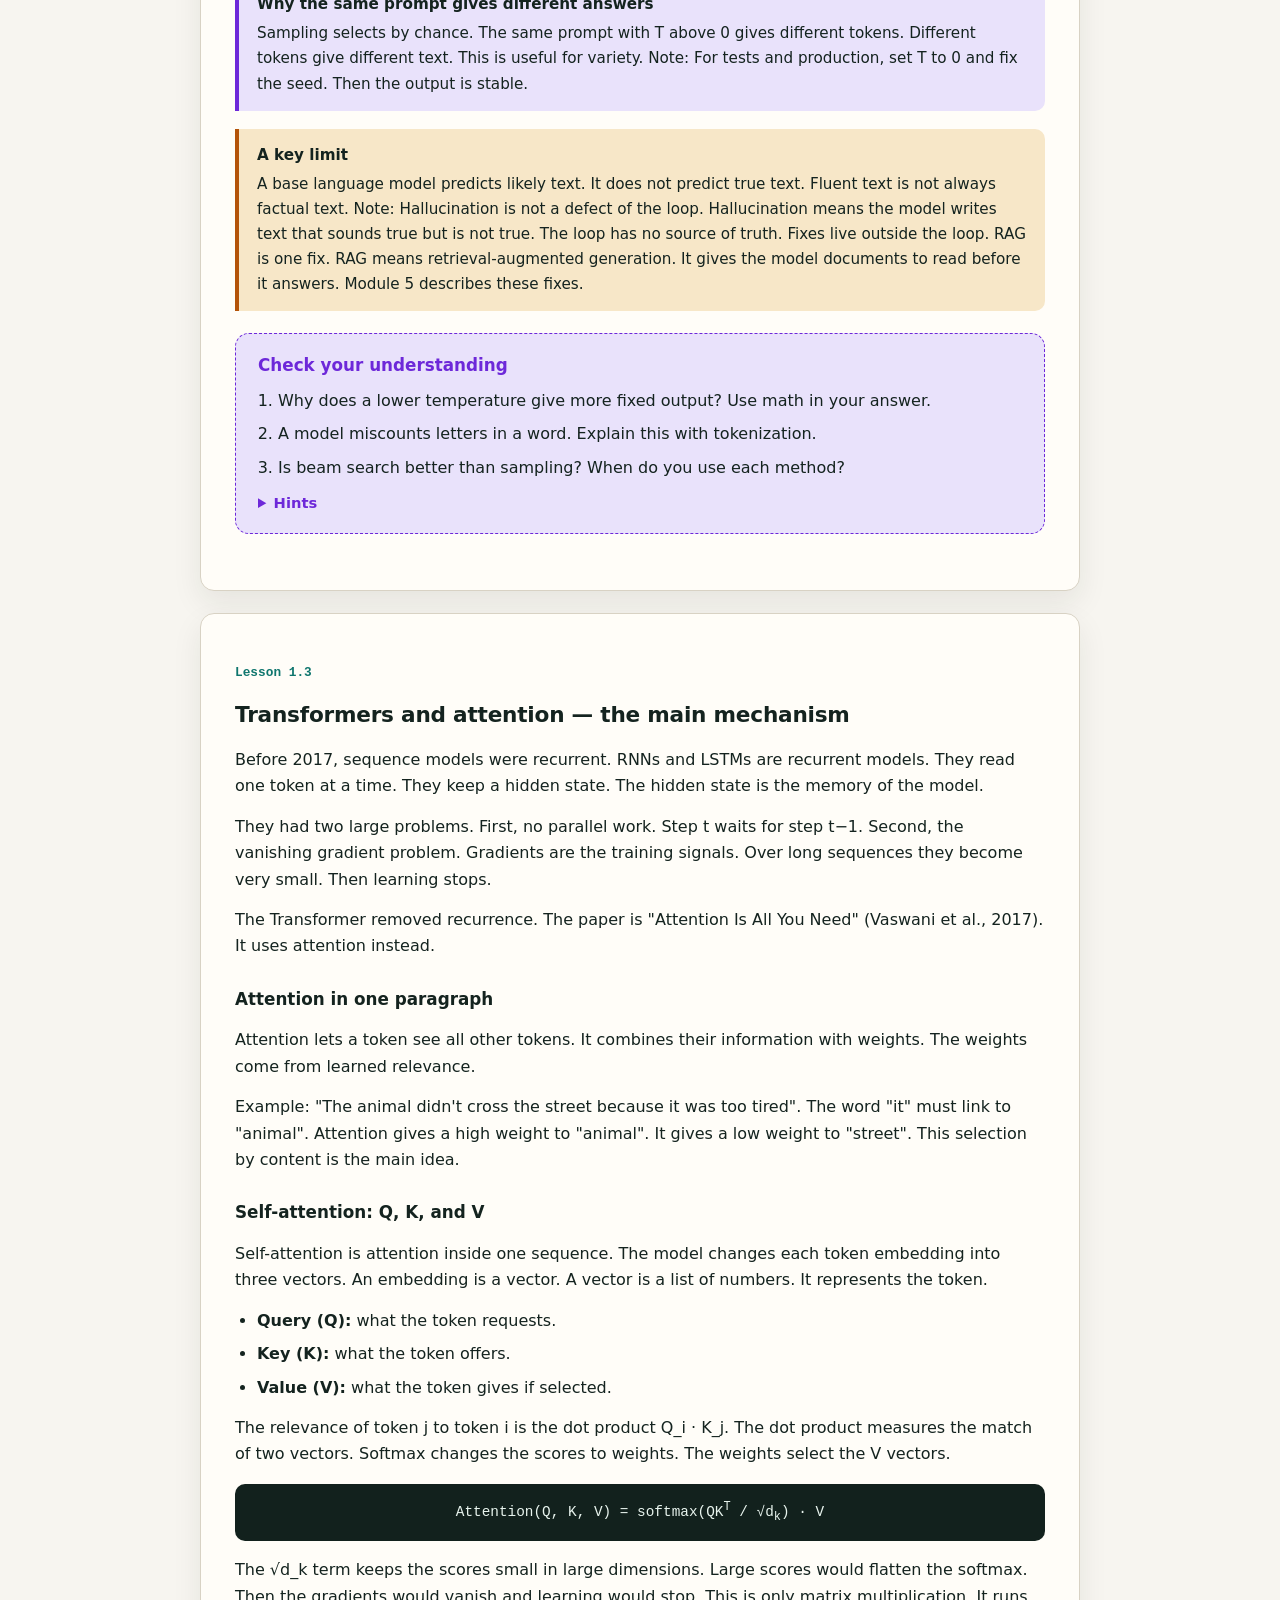
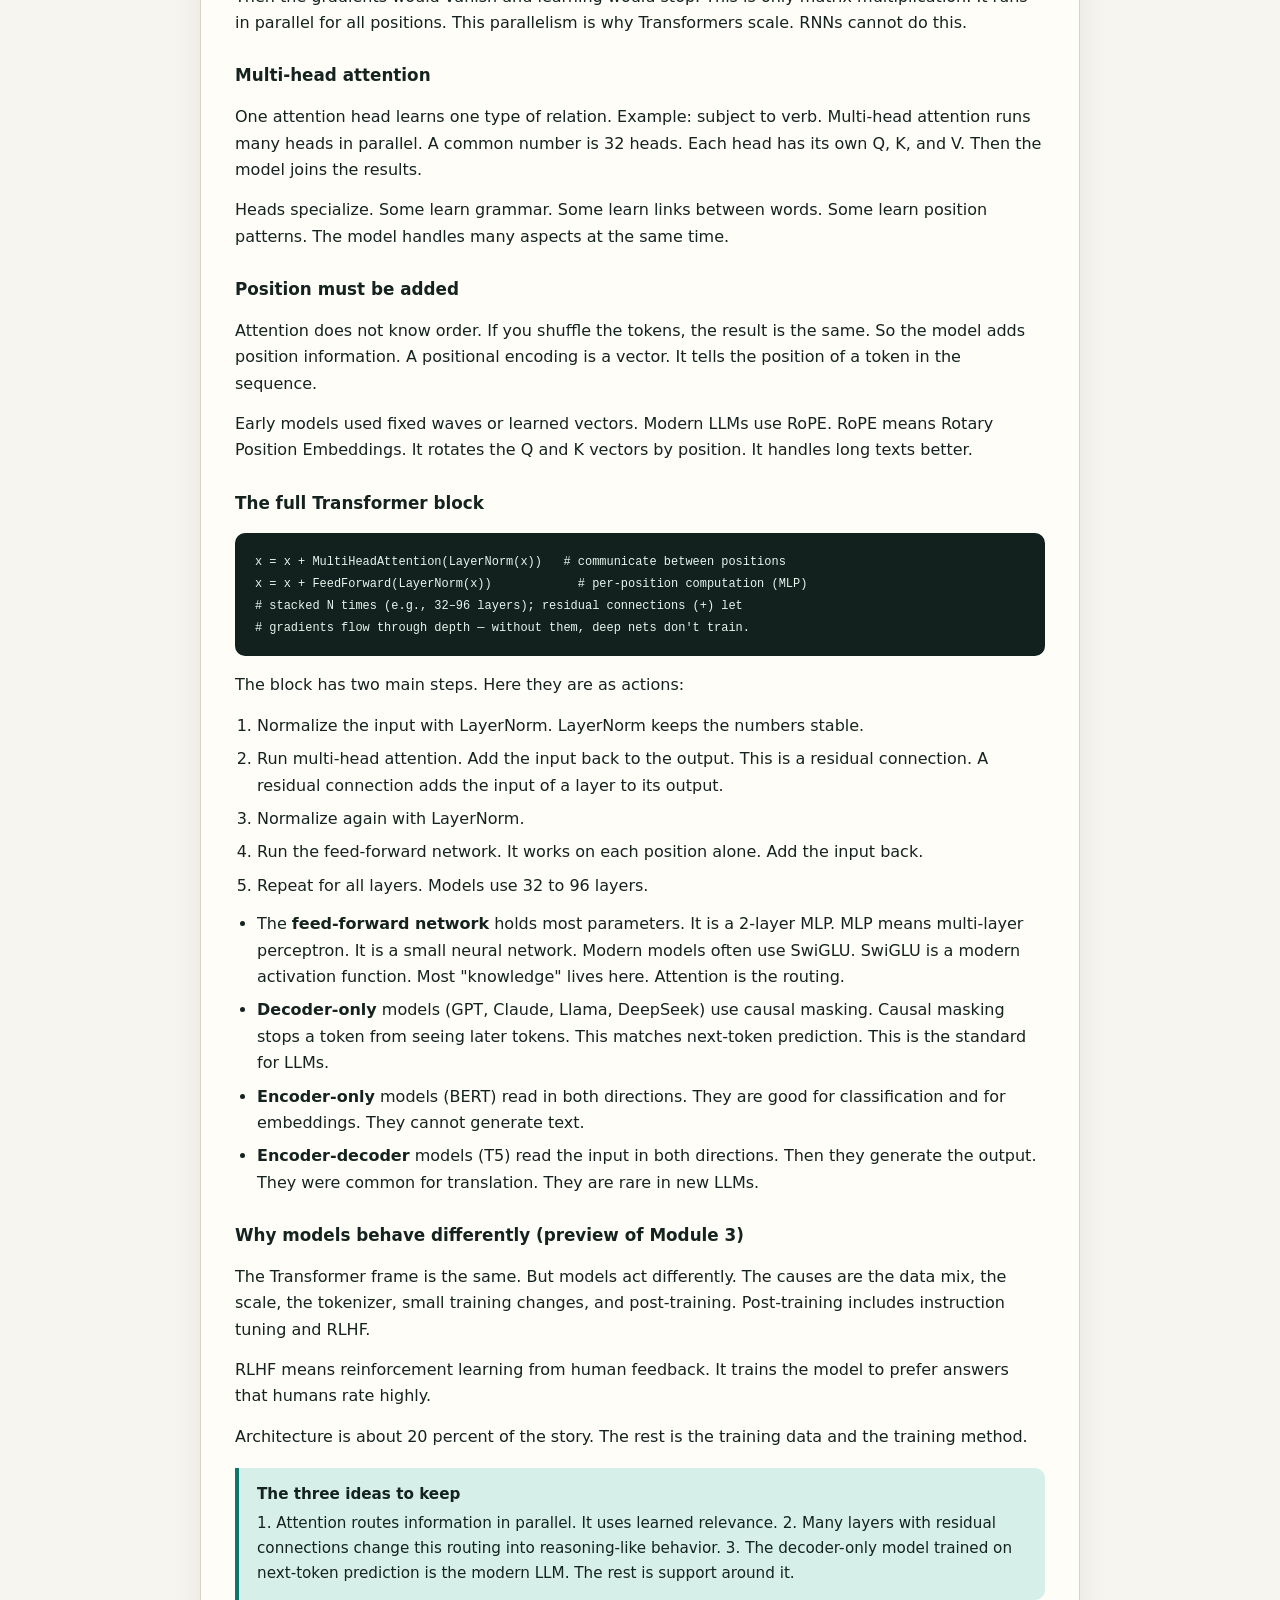
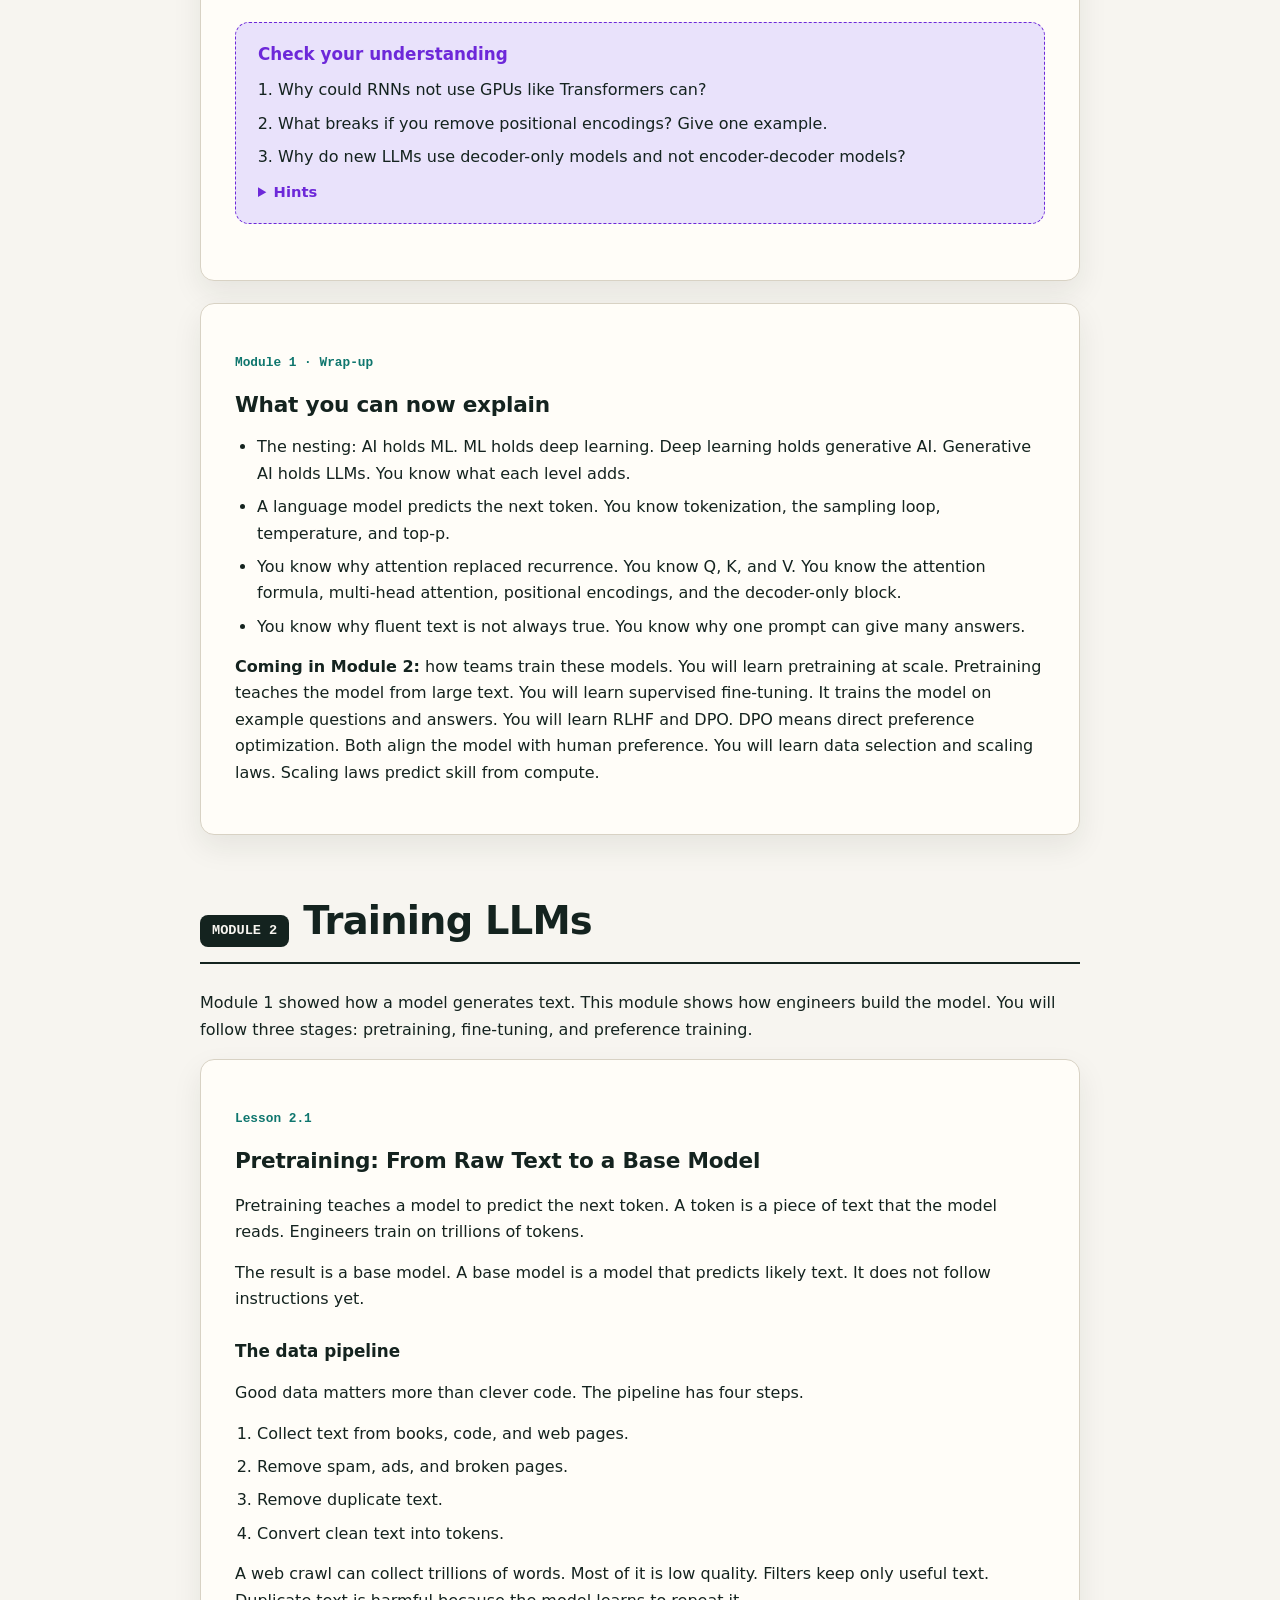
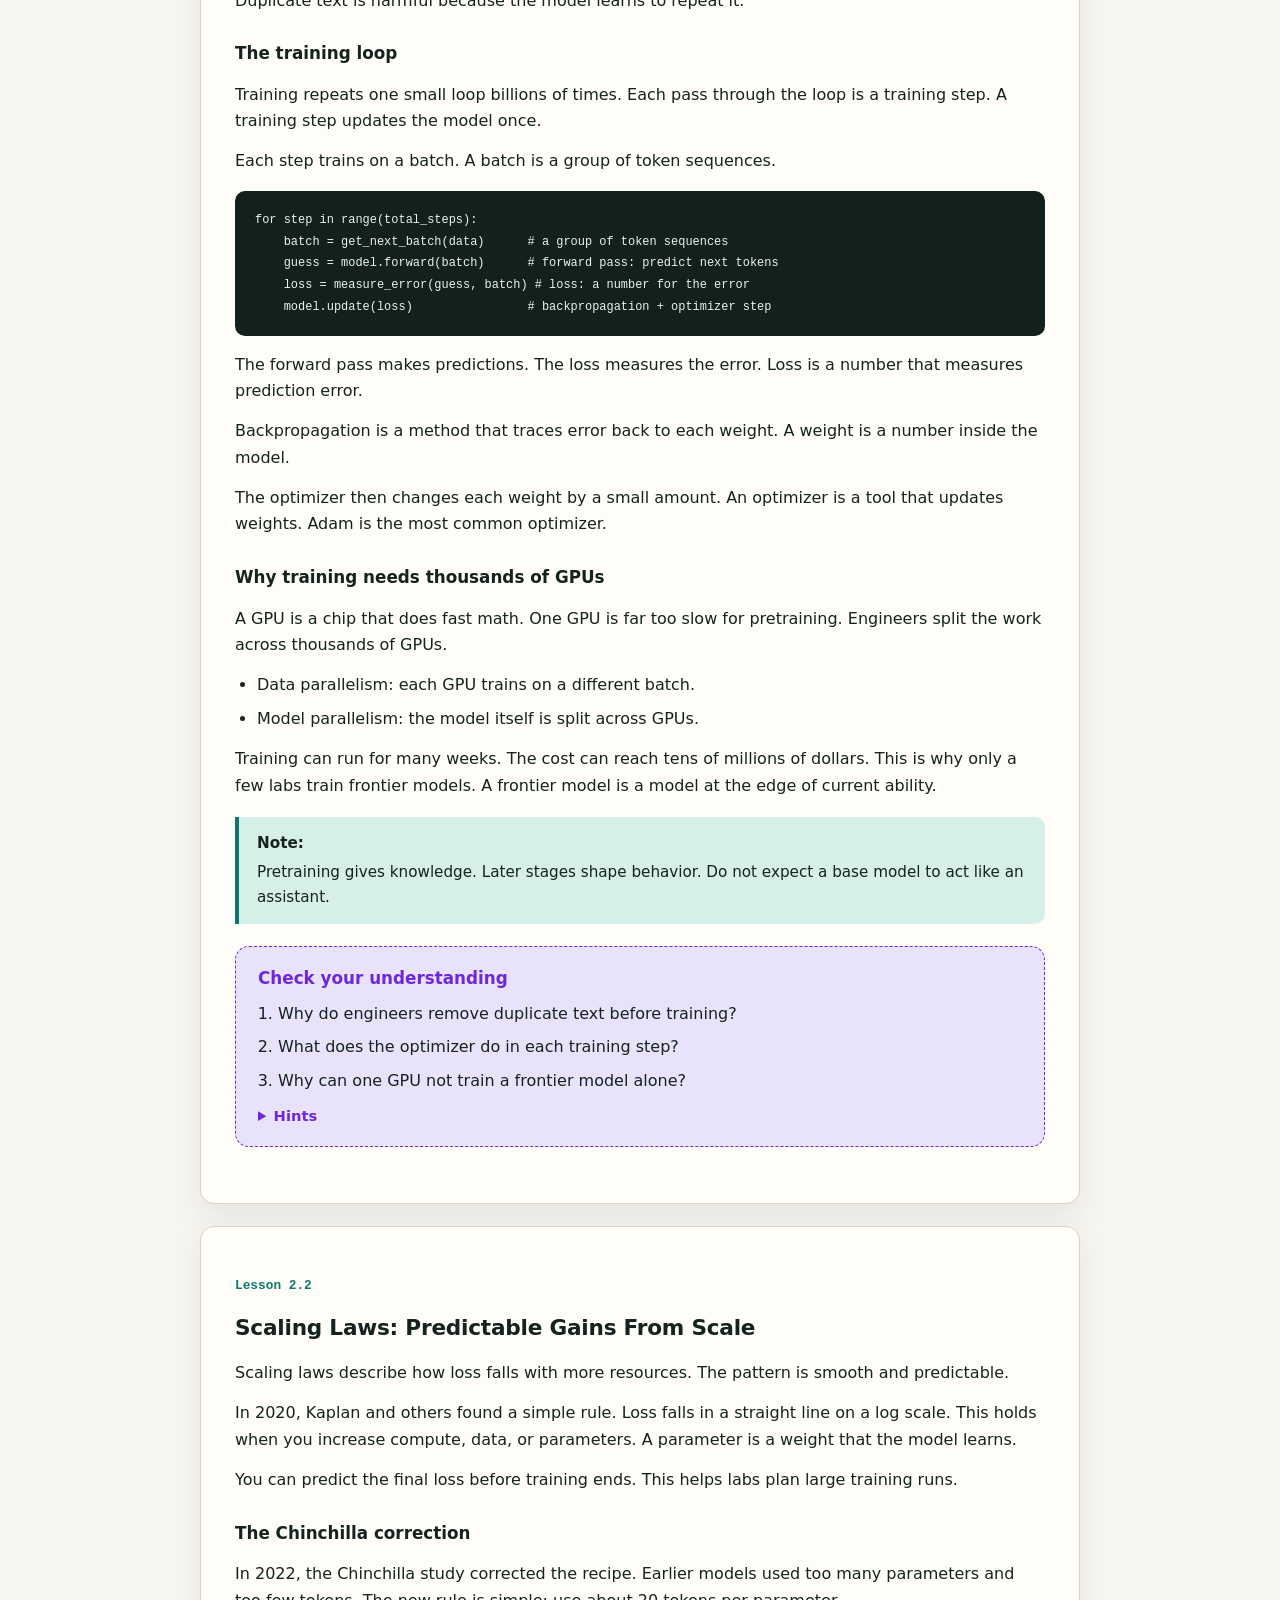
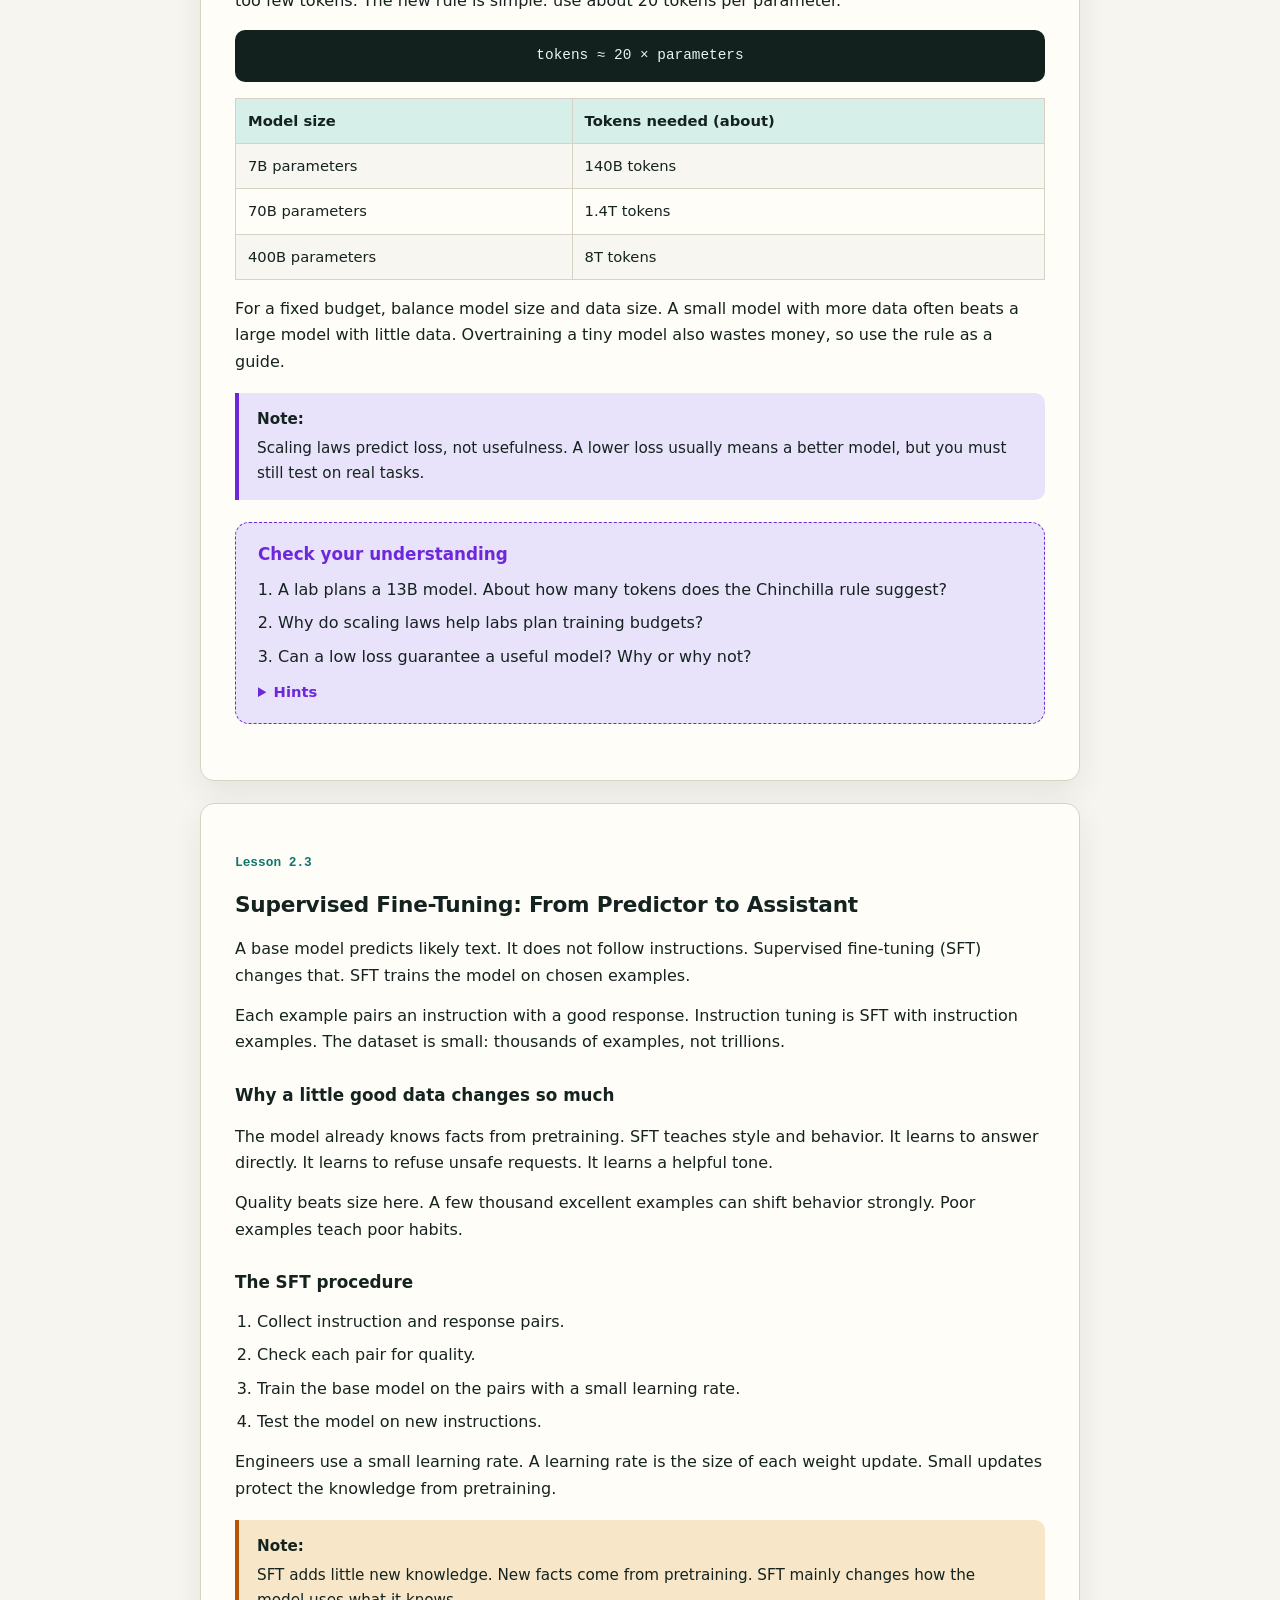
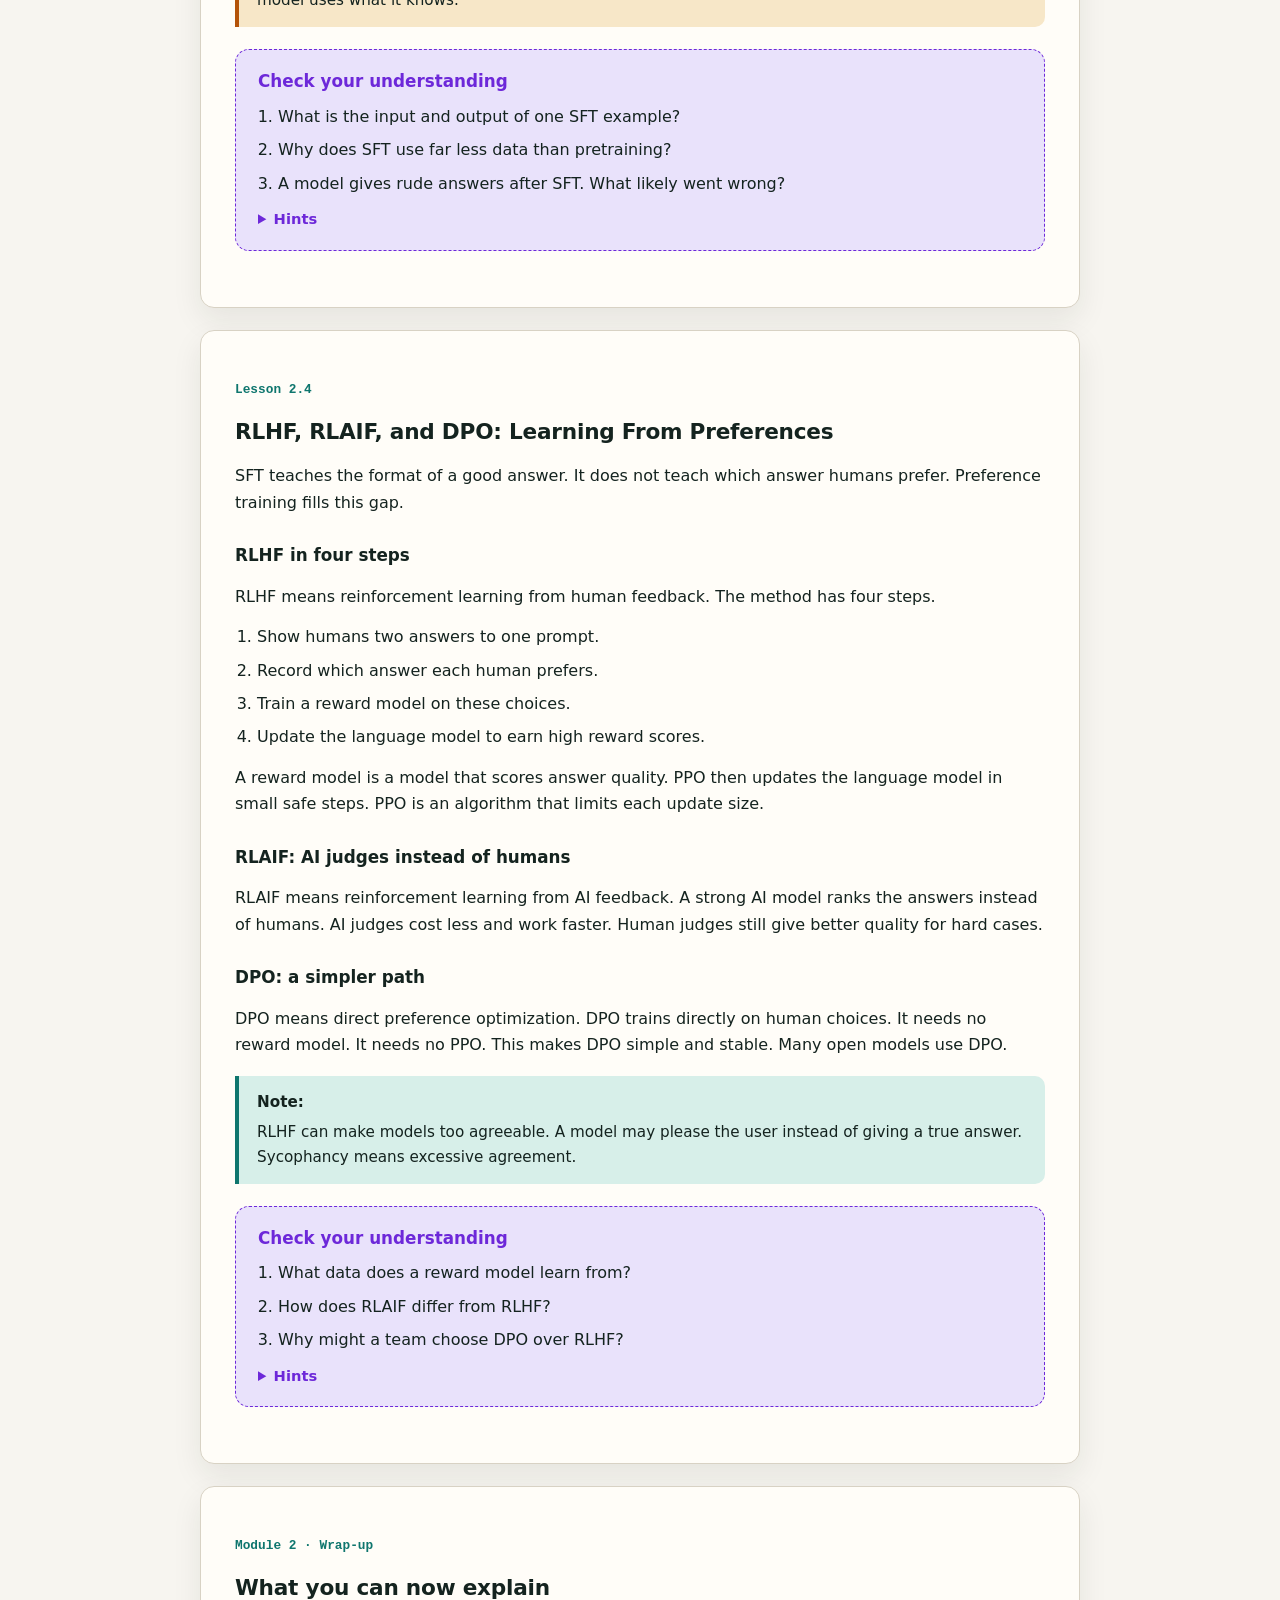
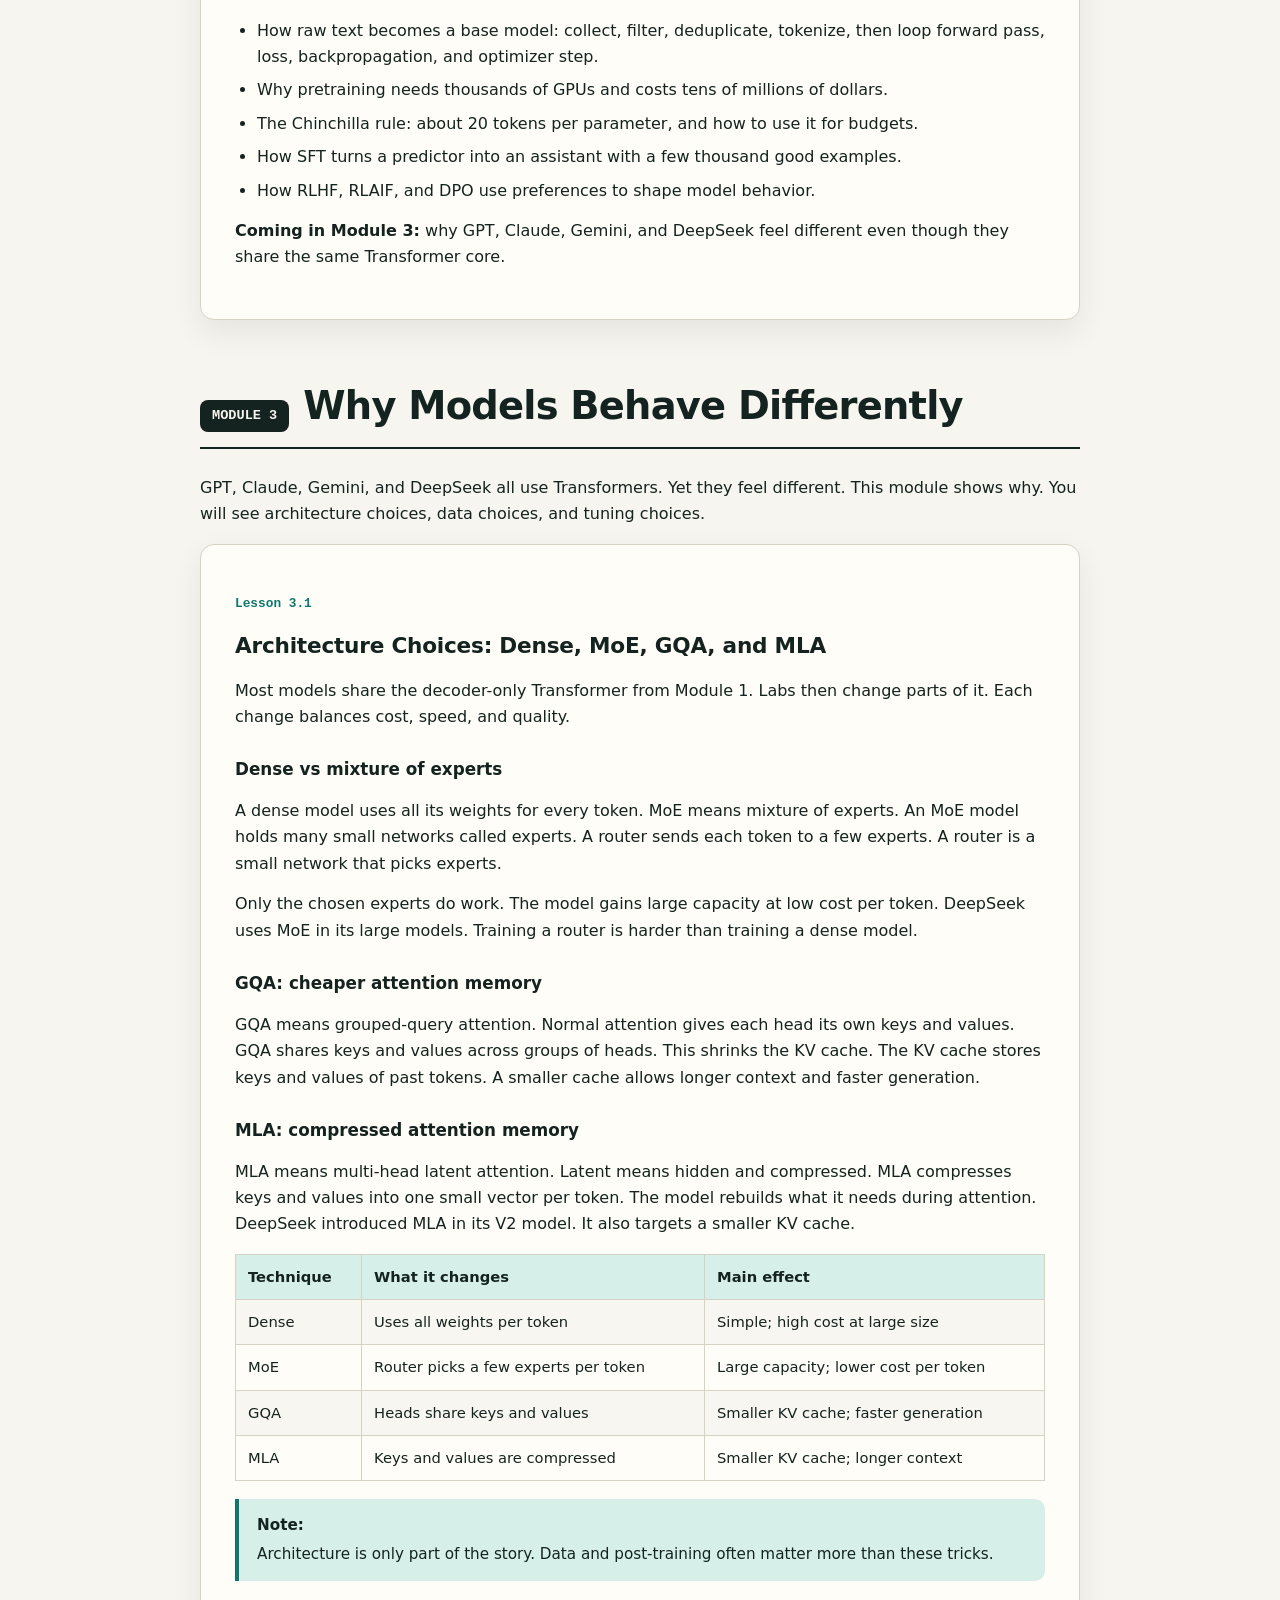
==== commit 5eac743e: "All 6 modules in ASD-STE100 Simplified Technical English" ====
--- a/index.html
+++ b/index.html
@@ -103,8 +103,8 @@
   <h1>LLM Deep Dive: <span class="em">how they actually work</span></h1>
   <p class="lede">Not just how to <em>use</em> AI models — how they work internally, why GPT, Claude, Gemini and DeepSeek behave differently, how they're trained, and how to choose and optimize them for real systems. Written for working software engineers, from first principles.</p>
   <div class="badges">
-    <span class="badge">6 modules</span><span class="badge">Module 1 published</span>
-    <span class="badge">Math included, no PhD required</span><span class="badge">Engineer-tutor voice</span>
+    <span class="badge">6 modules</span><span class="badge">All 6 modules published</span>
+    <span class="badge">Simplified Technical English (ASD-STE100)</span><span class="badge">Engineer-tutor voice</span>
   </div>
   <div class="cta-row">
     <a class="btn primary" href="#module-1">Start Module 1</a>
@@ -116,66 +116,75 @@
   <h2>Course map</h2>
   <ol>
     <li><a href="#module-1">AI &amp; LLM Fundamentals</a> — the landscape, language models, Transformers &amp; attention</li>
-    <li><a href="#roadmap">Training LLMs</a><span class="soon">next</span> — pretraining, SFT, RLHF/DPO, data &amp; scaling laws</li>
-    <li><a href="#roadmap">Why models behave differently</a><span class="soon">planned</span> — GPT vs Claude vs Gemini vs DeepSeek vs open weights</li>
-    <li><a href="#roadmap">Choosing a model</a><span class="soon">planned</span> — evals, benchmarks vs your workload, cost/latency trade-offs</li>
-    <li><a href="#roadmap">Optimizing for real apps</a><span class="soon">planned</span> — prompting, RAG, fine-tuning, inference optimization</li>
-    <li><a href="#roadmap">Open vs closed &amp; deployment</a><span class="soon">planned</span> — self-hosting, quantization, serving stacks</li>
+    <li><a href="#module-2">Training LLMs</a> — pretraining, SFT, RLHF/DPO, data &amp; scaling laws</li>
+    <li><a href="#module-3">Why models behave differently</a> — GPT vs Claude vs Gemini vs DeepSeek vs open weights</li>
+    <li><a href="#module-4">Choosing a model</a> — evals, benchmarks vs your workload, cost/latency trade-offs</li>
+    <li><a href="#module-5">Optimizing for real apps</a> — prompting, RAG, fine-tuning, inference optimization</li>
+    <li><a href="#module-6">Open vs closed &amp; deployment</a> — self-hosting, quantization, serving stacks</li>
   </ol>
 </nav>
 
 <!-- ==================== MODULE 1 ==================== -->
 <section class="mod" id="module-1">
   <div class="mod-head"><span class="mod-num">MODULE 1</span><h2>AI &amp; LLM Fundamentals</h2></div>
-  <p>Goal: build a precise mental model of the whole stack — from "AI" the buzzword down to the attention operation that powers every modern LLM. Everything later (training, RLHF, RAG, fine-tuning) attaches to this frame.</p>
+  <p>Goal: Build a clear mental model of the full stack.</p>
+  <p>You start from the word "AI". You end at the attention operation. Attention is the core of every modern LLM.</p>
+  <p>Later modules attach to this frame. They cover training, RLHF, RAG, and fine-tuning.</p>
 
   <!-- LESSON 1.1 -->
   <article class="lesson" id="l11">
     <p class="lno">Lesson 1.1</p>
-    <h3>AI, ML, Deep Learning, Generative AI, LLMs — the real hierarchy</h3>
-    <p>These terms nest inside each other like Russian dolls. Most confusion in the industry comes from using them interchangeably.</p>
+    <h3>AI, Machine Learning, Deep Learning, Generative AI, and LLMs — the hierarchy</h3>
+    <p>These terms fit inside each other, like boxes inside boxes.</p>
+    <p>AI is the largest box. Each smaller box is a special case. Most confusion comes from mixing the names.</p>
     <table>
       <tr><th>Term</th><th>What it actually means</th><th>Example</th></tr>
-      <tr><td><strong>Artificial Intelligence</strong></td><td>Any system that performs tasks normally requiring human intelligence — reasoning, perception, language, planning. Includes non-learning systems.</td><td>Chess engines, rule-based chatbots, A* pathfinding</td></tr>
-      <tr><td><strong>Machine Learning</strong></td><td>AI where behavior is <em>learned from data</em> rather than hand-coded: fit a function <code>f(x) → y</code> by minimizing error on examples.</td><td>Spam filters, credit scoring, recommendation rankers</td></tr>
-      <tr><td><strong>Deep Learning</strong></td><td>ML using multi-layer neural networks that learn hierarchical representations (edges → shapes → objects; characters → words → concepts).</td><td>Image classifiers, speech recognition</td></tr>
-      <tr><td><strong>Generative AI</strong></td><td>Deep learning models that learn a data <em>distribution</em> and <em>sample new items</em> from it, rather than classifying inputs.</td><td>LLMs, diffusion image models, voice synthesis</td></tr>
-      <tr><td><strong>LLMs</strong></td><td>Generative models over <em>language</em>: giant Transformers trained on text that model <code>P(next token | previous tokens)</code>.</td><td>GPT, Claude, Gemini, DeepSeek, Llama</td></tr>
+      <tr><td><strong>Artificial Intelligence</strong></td><td>A system that does tasks that need human intelligence. Examples are reasoning, language, and planning. It includes systems that do not learn.</td><td>Chess engines, rule-based chatbots, A* pathfinding</td></tr>
+      <tr><td><strong>Machine Learning</strong></td><td>AI that learns from data. You do not write the rules. You give examples. The model learns a function <code>f(x) → y</code>. It reduces the error on the examples.</td><td>Spam filters, credit scoring, recommendation rankers</td></tr>
+      <tr><td><strong>Deep Learning</strong></td><td>ML with neural networks. A neural network has many layers of simple units. It learns features in steps. Example: edges, then shapes, then objects.</td><td>Image classifiers, speech recognition</td></tr>
+      <tr><td><strong>Generative AI</strong></td><td>Deep learning that learns the distribution of data. A distribution is a set of probabilities. The model then creates new data from it. It does not classify input.</td><td>LLMs, diffusion image models, voice synthesis</td></tr>
+      <tr><td><strong>LLMs</strong></td><td>A generative model of language. It is a large Transformer. It trains on text. It models <code>P(next token | previous tokens)</code>.</td><td>GPT, Claude, Gemini, DeepSeek, Llama</td></tr>
     </table>
-    <h4>The one-sentence discriminator</h4>
+    <h4>The difference in one sentence</h4>
     <ul>
-      <li>Classical ML <strong>predicts a label</strong> for an input (discriminative).</li>
-      <li>Generative AI <strong>produces new data</strong> that looks like its training distribution (generative).</li>
-      <li>An LLM is "just" a generative model whose data is text — and text turns out to encode reasoning, code, facts, and style, which is why the same mechanism does so many jobs.</li>
+      <li>Classical ML predicts a label for an input.</li>
+      <li>Generative AI creates new data. The new data looks like the training data.</li>
+      <li>An LLM is a generative model of text. Text holds facts, code, style, and reasoning. One simple rule gives many skills.</li>
     </ul>
-    <div class="callout"><strong>Mental model</strong>Think of it as specialization layers: AI is the field, ML the dominant method, deep learning the dominant architecture family, generative AI the dominant <em>task shape</em> since ~2020, and LLMs the dominant generative model class. When someone says "AI" today they usually mean LLMs — now you know exactly how much that collapses.</div>
-    <h4>A 70-year timeline in 6 beats</h4>
+    <div class="callout"><strong>Mental model</strong>Think in layers. AI is the field. ML is the main method. Deep learning is the main model family. Generative AI is the main task type since 2020. LLMs are the main generative models. When people say "AI" today, they often mean LLMs. Now you see the full picture.</div>
+    <h4>A 70-year timeline in six steps</h4>
     <ol>
-      <li><strong>1950s–80s:</strong> symbolic AI — hand-written rules and logic. Brittle outside narrow domains.</li>
-      <li><strong>1990s–2000s:</strong> statistical ML — SVMs, decision trees; humans engineer features, models learn weights.</li>
-      <li><strong>2012:</strong> deep learning goes mainstream (AlexNet) — networks learn the features themselves.</li>
-      <li><strong>2017:</strong> <strong>"Attention Is All You Need"</strong> — the Transformer replaces recurrence; parallelizable, scalable.</li>
-      <li><strong>2020:</strong> GPT-3 shows <em>scale alone</em> unlocks few-shot behavior — the "foundation model" era begins.</li>
-      <li><strong>2022–now:</strong> instruction tuning + RLHF turn raw predictors into assistants; open-weight models (Llama, DeepSeek, Mistral) make the stack inspectable and self-hostable.</li>
+      <li><strong>1950s–80s:</strong> Symbolic AI. People wrote rules by hand. The rules worked only in narrow tasks.</li>
+      <li><strong>1990s–2000s:</strong> Statistical ML. Common models: SVMs and decision trees. People designed the features. Models learned the weights.</li>
+      <li><strong>2012:</strong> Deep learning becomes popular (AlexNet). Networks learn the features themselves.</li>
+      <li><strong>2017:</strong> "Attention Is All You Need". The Transformer replaces recurrence. It trains in parallel. It scales well.</li>
+      <li><strong>2020:</strong> GPT-3 shows that scale alone gives new skills. Few-shot learning appears. The era of foundation models starts. A foundation model is a large model trained on broad data. People adapt it to many tasks.</li>
+      <li><strong>2022–now:</strong> Instruction tuning and RLHF make raw models act as assistants. Open-weight models appear: Llama, DeepSeek, Mistral. You can inspect and run them yourself.</li>
     </ol>
   </article>
 
   <!-- LESSON 1.2 -->
   <article class="lesson" id="l12">
     <p class="lno">Lesson 1.2</p>
-    <h3>What a language model is — and how it generates responses</h3>
-    <p>A language model is a <strong>probability distribution over sequences of tokens</strong>. Given everything so far, it scores how likely each possible next token is:</p>
+    <h3>What a language model is — and how it writes answers</h3>
+    <p>A language model predicts the next token. It uses all previous tokens.</p>
+    <p>A distribution is a set of probabilities. It shows how likely each next token is.</p>
     <div class="math">P(token<sub>t+1</sub> | token<sub>1</sub> … token<sub>t</sub>)</div>
-    <p>That's the entire core. A 70B-parameter model is, at inference time, an extremely sophisticated next-token guesser. Everything impressive — reasoning, code, translation — is <em>emergent behavior of predicting the next token well, at scale</em>.</p>
+    <p>Read it as: the probability of the next token, given all tokens before it.</p>
+    <p>A 70B model does only this one task when it answers. It is a predictor of the next token. New skills appear from this simple rule. We call this emergent behavior. Emergent behavior is a new ability that appears from simple rules.</p>
     <h4>Tokens, not words</h4>
-    <p>Models don't see characters or words; they see <strong>tokens</strong> — chunks from a fixed vocabulary (typically 32k–200k entries) learned by algorithms like BPE. <code>"unbelievable"</code> might be <code>["un", "believ", "able"]</code>. Consequences engineers must internalize:</p>
+    <p>Models do not read words. They read tokens. A token is a small piece of text. It can be a word or part of a word.</p>
+    <p>The tokenizer changes text to tokens and back. It uses a fixed list. This list is the vocabulary. A vocabulary has 32,000 to 200,000 entries. Byte Pair Encoding (BPE) is a common algorithm. It builds the vocabulary from text.</p>
+    <p>Example: <code>"unbelievable"</code> can become <code>["un", "believ", "able"]</code>.</p>
+    <p>Three facts matter for engineers:</p>
     <ul>
-      <li><strong>Context limits are token limits</strong> (128k tokens ≈ ~95k English words).</li>
-      <li><strong>Cost is per token</strong> — input and output priced separately.</li>
-      <li>Tokenization explains quirks: why models fumble at counting letters ("how many r's in strawberry?") — they never saw letters, only token chunks.</li>
+      <li><strong>Context limits are token limits.</strong> 128,000 tokens are about 95,000 English words.</li>
+      <li><strong>Cost is per token.</strong> Input and output have different prices.</li>
+      <li><strong>Tokenization explains errors.</strong> Models cannot count letters in a word. They never see letters. They see only token pieces.</li>
     </ul>
     <h4>Generation: the autoregressive loop</h4>
-    <p>To produce text, the model runs a loop — this is worth visualizing as code, because it demystifies "thinking":</p>
+    <p>The model writes text in a loop. Each step adds one token.</p>
+    <p>Autoregressive means this: the model uses its own output as new input.</p>
 <pre><code>tokens = tokenize(prompt)
 while not done:
     logits = model(tokens)            # raw scores for every vocab token
@@ -184,69 +193,95 @@
     tokens.append(next)
     if next == EOS or len(tokens) > max_len: done = True
 return detokenize(tokens)</code></pre>
-    <p>Each new token is <strong>appended and fed back in</strong> — hence <em>autoregressive</em>. The model never "plans" a paragraph; coherence emerges because each step conditions on all previous steps.</p>
-    <h4>Decoding: where the randomness (and control) lives</h4>
+    <p>The code shows each step. Here is the same loop as actions:</p>
+    <ol>
+      <li>Change the prompt to tokens.</li>
+      <li>Ask the model for logits. Logits are raw scores. There is one logit for each token.</li>
+      <li>Change the logits to probabilities. Use softmax and temperature. Softmax is a function. It changes scores to probabilities that sum to 1.</li>
+      <li>Select one token from the probabilities. This selection is sampling.</li>
+      <li>Add the token to the sequence.</li>
+      <li>Stop if the token is EOS or if the sequence is too long. EOS means end of sequence.</li>
+      <li>If you did not stop, repeat from step 2.</li>
+      <li>Change the tokens back to text.</li>
+    </ol>
+    <p>The model does not plan a paragraph. Each step uses all previous steps. This gives coherent text.</p>
+    <h4>Decoding: randomness and control</h4>
     <table>
       <tr><th>Knob</th><th>What it does</th><th>When to use it</th></tr>
-      <tr><td><code>temperature</code></td><td>Sharpens (<code>T→0</code>, deterministic) or flattens (<code>T→1+</code>, creative/random) the distribution.</td><td><code>T≈0</code> for code, extraction, evals; <code>0.7–1.0</code> for brainstorming, writing.</td></tr>
-      <tr><td><code>top_p</code> (nucleus)</td><td>Samples from the smallest set of tokens covering <code>p</code> of probability mass.</td><td><code>0.9–0.95</code> general default; lower for focus.</td></tr>
-      <tr><td><code>top_k</code></td><td>Restricts sampling to the <code>k</code> most likely tokens.</td><td>Alternative to <code>top_p</code>; common in open models.</td></tr>
-      <tr><td><code>max_tokens</code>, stop sequences</td><td>Hard caps on length / termination signals.</td><td>Always set in production to bound cost.</td></tr>
+      <tr><td><code>temperature</code></td><td>Makes the distribution sharp or flat. T near 0 gives fixed output. T near 1 or more gives varied output.</td><td>Use T near 0 for code, data extraction, and tests. Use 0.7 to 1.0 for ideas and writing.</td></tr>
+      <tr><td><code>top_p</code> (nucleus)</td><td>Selects from the smallest set of tokens with total probability p.</td><td>0.9 to 0.95 is a common default. Use a lower value for more focus.</td></tr>
+      <tr><td><code>top_k</code></td><td>Uses only the k most likely tokens.</td><td>An option instead of top_p. Common in open models.</td></tr>
+      <tr><td><code>max_tokens</code>, stop sequences</td><td>Hard limits on length. Signals to stop.</td><td>Always set them in production. They limit cost.</td></tr>
     </table>
-    <div class="callout violet"><strong>Why the same prompt gives different answers</strong>Sampling is stochastic by design. Same prompt + <code>T &gt; 0</code> → different token draws → different continuations. This is a feature (diversity) and the reason evals and production pipelines pin <code>T=0</code> + seeds when determinism matters.</div>
-    <div class="callout amber"><strong>Key limitation to carry forward</strong>A base LM predicts <em>likely</em> text, not <em>true</em> text. Fluency ≠ factuality. Hallucination isn't a bug in the mechanism — it's the mechanism operating without grounding. Fixes (RAG, tool use, verification) all live <em>outside</em> this loop; Module 5 covers them.</div>
+    <div class="callout violet"><strong>Why the same prompt gives different answers</strong>Sampling selects by chance. The same prompt with T above 0 gives different tokens. Different tokens give different text. This is useful for variety. Note: For tests and production, set T to 0 and fix the seed. Then the output is stable.</div>
+    <div class="callout amber"><strong>A key limit</strong>A base language model predicts likely text. It does not predict true text. Fluent text is not always factual text. Note: Hallucination is not a defect of the loop. Hallucination means the model writes text that sounds true but is not true. The loop has no source of truth. Fixes live outside the loop. RAG is one fix. RAG means retrieval-augmented generation. It gives the model documents to read before it answers. Module 5 describes these fixes.</div>
     <div class="quiz"><h4>Check your understanding</h4>
       <ol>
-        <li>Why does lowering temperature make output more deterministic, mathematically?</li>
-        <li>A model miscounts letters in a word. Explain using tokenization.</li>
-        <li>Is beam search "smarter" than sampling? When would you prefer each?</li>
+        <li>Why does a lower temperature give more fixed output? Use math in your answer.</li>
+        <li>A model miscounts letters in a word. Explain this with tokenization.</li>
+        <li>Is beam search better than sampling? When do you use each method?</li>
       </ol>
-      <details><summary>Hints</summary>1. Softmax divides logits by T; as T→0 the largest logit dominates → argmax. 2. The model operates on token IDs, not characters; "strawberry" may be 2–3 tokens. 3. Beam search maximizes sequence likelihood (good for translation); sampling gives diversity (good for creative tasks).</details>
+      <details><summary>Hints</summary>1. Softmax divides logits by T. As T nears 0, the largest logit wins. The result nears argmax. 2. The model uses token IDs, not letters. "Strawberry" can be 2 or 3 tokens. 3. Beam search is a method. It keeps the best few options at each step. It finds the most likely sequence. Use it for translation. Sampling gives variety. Use it for creative tasks.</details>
     </div>
   </article>
 
   <!-- LESSON 1.3 -->
   <article class="lesson" id="l13">
     <p class="lno">Lesson 1.3</p>
-    <h3>Transformers &amp; attention — the engine room</h3>
-    <p>Before 2017, sequence models were <strong>recurrent</strong> (RNNs/LSTMs): they processed tokens one at a time, carrying a hidden state. Two fatal problems: <strong>no parallelism</strong> (step <code>t</code> waits for <code>t−1</code>) and <strong>vanishing gradients</strong> over long distances. The Transformer ("Attention Is All You Need", Vaswani et al., 2017) deleted recurrence entirely and replaced it with <strong>attention</strong>.</p>
+    <h3>Transformers and attention — the main mechanism</h3>
+    <p>Before 2017, sequence models were recurrent. RNNs and LSTMs are recurrent models. They read one token at a time. They keep a hidden state. The hidden state is the memory of the model.</p>
+    <p>They had two large problems. First, no parallel work. Step t waits for step t−1. Second, the vanishing gradient problem. Gradients are the training signals. Over long sequences they become very small. Then learning stops.</p>
+    <p>The Transformer removed recurrence. The paper is "Attention Is All You Need" (Vaswani et al., 2017). It uses attention instead.</p>
     <h4>Attention in one paragraph</h4>
-    <p>When processing a token, attention lets it <strong>look at every other token</strong> and pull in a weighted blend of their information — weights decided by learned relevance. In <em>"The animal didn't cross the street because it was too tired"</em>, attention lets <em>"it"</em> strongly weight <em>"animal"</em> over <em>"street"</em>. That dynamic, content-based routing is the whole trick.</p>
-    <h4>Self-attention, concretely: Q, K, V</h4>
-    <p>Each token's embedding is projected into three vectors:</p>
+    <p>Attention lets a token see all other tokens. It combines their information with weights. The weights come from learned relevance.</p>
+    <p>Example: "The animal didn't cross the street because it was too tired". The word "it" must link to "animal". Attention gives a high weight to "animal". It gives a low weight to "street". This selection by content is the main idea.</p>
+    <h4>Self-attention: Q, K, and V</h4>
+    <p>Self-attention is attention inside one sequence. The model changes each token embedding into three vectors. An embedding is a vector. A vector is a list of numbers. It represents the token.</p>
     <ul>
-      <li><strong>Query (Q)</strong> — "what am I looking for?"</li>
-      <li><strong>Key (K)</strong> — "what do I contain / advertise?"</li>
-      <li><strong>Value (V)</strong> — "what do I actually contribute if selected?"</li>
+      <li><strong>Query (Q):</strong> what the token requests.</li>
+      <li><strong>Key (K):</strong> what the token offers.</li>
+      <li><strong>Value (V):</strong> what the token gives if selected.</li>
     </ul>
-    <p>Relevance of token <code>j</code> to token <code>i</code> = dot product <code>Q_i · K_j</code>. Normalize with softmax, use as weights over <code>V</code>:</p>
+    <p>The relevance of token j to token i is the dot product Q_i · K_j. The dot product measures the match of two vectors. Softmax changes the scores to weights. The weights select the V vectors.</p>
     <div class="math">Attention(Q, K, V) = softmax(QK<sup>T</sup> / √d<sub>k</sub>) · V</div>
-    <p>The <code>√d_k</code> scaling keeps dot products from exploding in high dimensions (which would saturate softmax and kill gradients). That's the entire operation — matrix multiplies, fully parallelizable across all positions. <strong>This parallelizability is why Transformers scale and RNNs didn't.</strong></p>
+    <p>The √d_k term keeps the scores small in large dimensions. Large scores would flatten the softmax. Then the gradients would vanish and learning would stop. This is only matrix multiplication. It runs in parallel for all positions. This parallelism is why Transformers scale. RNNs cannot do this.</p>
     <h4>Multi-head attention</h4>
-    <p>One attention head learns one <em>type</em> of relationship (e.g., subject→verb). A layer runs <strong>h heads in parallel</strong> (e.g., 32), each with its own Q/K/V projections, then concatenates. Different heads specialize: syntax, coreference, positional patterns. Think of it as the model attending to many linguistic aspects simultaneously.</p>
-    <h4>Position has to be injected</h4>
-    <p>Attention is permutation-invariant — shuffle the tokens, get the same result. So order is added explicitly via <strong>positional encodings</strong>: original sinusoidal vectors, learned embeddings, and in modern LLMs <strong>RoPE</strong> (Rotary Position Embeddings), which bakes relative position into the Q/K rotations and extrapolates better to long contexts.</p>
+    <p>One attention head learns one type of relation. Example: subject to verb. Multi-head attention runs many heads in parallel. A common number is 32 heads. Each head has its own Q, K, and V. Then the model joins the results.</p>
+    <p>Heads specialize. Some learn grammar. Some learn links between words. Some learn position patterns. The model handles many aspects at the same time.</p>
+    <h4>Position must be added</h4>
+    <p>Attention does not know order. If you shuffle the tokens, the result is the same. So the model adds position information. A positional encoding is a vector. It tells the position of a token in the sequence.</p>
+    <p>Early models used fixed waves or learned vectors. Modern LLMs use RoPE. RoPE means Rotary Position Embeddings. It rotates the Q and K vectors by position. It handles long texts better.</p>
     <h4>The full Transformer block</h4>
 <pre><code>x = x + MultiHeadAttention(LayerNorm(x))   # communicate between positions
 x = x + FeedForward(LayerNorm(x))            # per-position computation (MLP)
 # stacked N times (e.g., 32–96 layers); residual connections (+) let
 # gradients flow through depth — without them, deep nets don't train.</code></pre>
+    <p>The block has two main steps. Here they are as actions:</p>
+    <ol>
+      <li>Normalize the input with LayerNorm. LayerNorm keeps the numbers stable.</li>
+      <li>Run multi-head attention. Add the input back to the output. This is a residual connection. A residual connection adds the input of a layer to its output.</li>
+      <li>Normalize again with LayerNorm.</li>
+      <li>Run the feed-forward network. It works on each position alone. Add the input back.</li>
+      <li>Repeat for all layers. Models use 32 to 96 layers.</li>
+    </ol>
     <ul>
-      <li>The <strong>feed-forward network</strong> (2-layer MLP, often SwiGLU in modern models) holds most of the parameters — it's where "knowledge" largely lives; attention is the routing.</li>
-      <li><strong>Decoder-only</strong> (GPT, Claude, Llama, DeepSeek): causal masking — each token attends only to earlier tokens. This is the LLM standard because it matches the autoregressive objective exactly.</li>
-      <li><strong>Encoder-only</strong> (BERT): bidirectional attention; great for classification/embeddings, can't generate.</li>
-      <li><strong>Encoder-decoder</strong> (T5): reads input bidirectionally, generates output — classic for translation, rarer in frontier LLMs today.</li>
+      <li>The <strong>feed-forward network</strong> holds most parameters. It is a 2-layer MLP. MLP means multi-layer perceptron. It is a small neural network. Modern models often use SwiGLU. SwiGLU is a modern activation function. Most "knowledge" lives here. Attention is the routing.</li>
+      <li><strong>Decoder-only</strong> models (GPT, Claude, Llama, DeepSeek) use causal masking. Causal masking stops a token from seeing later tokens. This matches next-token prediction. This is the standard for LLMs.</li>
+      <li><strong>Encoder-only</strong> models (BERT) read in both directions. They are good for classification and for embeddings. They cannot generate text.</li>
+      <li><strong>Encoder-decoder</strong> models (T5) read the input in both directions. Then they generate the output. They were common for translation. They are rare in new LLMs.</li>
     </ul>
-    <h4>Why behavior differs between models (preview of Module 3)</h4>
-    <p>Same Transformer skeleton, different outcomes — because of <strong>data mix, scale, tokenizer, training objective tweaks, and post-training</strong> (instruction tuning, RLHF). Architecture is ~20% of the story; the rest is what it ate and how it was raised. You'll be able to say this precisely after Modules 2–3.</p>
-    <div class="callout"><strong>The three ideas to keep</strong>1. Attention = differentiable, parallel information routing by learned relevance. 2. Depth + residuals + scale convert that routing into reasoning-like behavior. 3. The decoder-only Transformer trained on next-token prediction <em>is</em> the modern LLM — everything else is scaffolding around it.</div>
+    <h4>Why models behave differently (preview of Module 3)</h4>
+    <p>The Transformer frame is the same. But models act differently. The causes are the data mix, the scale, the tokenizer, small training changes, and post-training. Post-training includes instruction tuning and RLHF.</p>
+    <p>RLHF means reinforcement learning from human feedback. It trains the model to prefer answers that humans rate highly.</p>
+    <p>Architecture is about 20 percent of the story. The rest is the training data and the training method.</p>
+    <div class="callout"><strong>The three ideas to keep</strong>1. Attention routes information in parallel. It uses learned relevance. 2. Many layers with residual connections change this routing into reasoning-like behavior. 3. The decoder-only model trained on next-token prediction is the modern LLM. The rest is support around it.</div>
     <div class="quiz"><h4>Check your understanding</h4>
       <ol>
-        <li>Why couldn't RNNs exploit GPUs the way Transformers can?</li>
-        <li>What breaks if you remove positional encodings? Give a concrete example.</li>
-        <li>Why do frontier LLMs use decoder-only rather than encoder-decoder architectures?</li>
+        <li>Why could RNNs not use GPUs like Transformers can?</li>
+        <li>What breaks if you remove positional encodings? Give one example.</li>
+        <li>Why do new LLMs use decoder-only models and not encoder-decoder models?</li>
       </ol>
-      <details><summary>Hints</summary>1. Sequential dependency: hidden state at t needs t−1, so no parallelization across the sequence; attention computes all pairs at once. 2. "Dog bites man" vs "man bites dog" become identical — attention without position is a bag of tokens. 3. The pretraining objective (next-token prediction) is inherently causal; decoder-only is simpler, scales cleanly, and one model does both understanding and generation.</details>
+      <details><summary>Hints</summary>1. RNNs have a chain of steps. Step t needs step t−1. They cannot run in parallel. Attention computes all pairs at once. 2. "Dog bites man" and "man bites dog" become the same. Attention without position is a bag of tokens. 3. Next-token prediction looks only backward. Decoder-only models match this task. They are simple and they scale. One model understands and generates.</details>
     </div>
   </article>
 
@@ -254,19 +289,626 @@
     <p class="lno">Module 1 · Wrap-up</p>
     <h3>What you can now explain</h3>
     <ul>
-      <li>The exact nesting: AI ⊃ ML ⊃ Deep Learning ⊃ Generative AI ⊃ LLMs — and what each layer adds.</li>
-      <li>A language model as <code>P(next token | context)</code>; tokenization; the autoregressive sampling loop; what temperature/top-p actually do.</li>
-      <li>Why attention replaced recurrence; Q/K/V and the attention equation; multi-head; positional encodings; the decoder-only block.</li>
-      <li>Why fluency ≠ truth, and why the same prompt can give different outputs.</li>
+      <li>The nesting: AI holds ML. ML holds deep learning. Deep learning holds generative AI. Generative AI holds LLMs. You know what each level adds.</li>
+      <li>A language model predicts the next token. You know tokenization, the sampling loop, temperature, and top-p.</li>
+      <li>You know why attention replaced recurrence. You know Q, K, and V. You know the attention formula, multi-head attention, positional encodings, and the decoder-only block.</li>
+      <li>You know why fluent text is not always true. You know why one prompt can give many answers.</li>
     </ul>
-    <p><strong>Coming in Module 2:</strong> how these models are <em>trained</em> — pretraining at scale, supervised fine-tuning, RLHF/DPO, data curation, and the scaling laws that predict capability from compute. The site will grow module by module.</p>
-  </article>
+    <p><strong>Coming in Module 2:</strong> how teams train these models. You will learn pretraining at scale. Pretraining teaches the model from large text. You will learn supervised fine-tuning. It trains the model on example questions and answers. You will learn RLHF and DPO. DPO means direct preference optimization. Both align the model with human preference. You will learn data selection and scaling laws. Scaling laws predict skill from compute.</p>
+  </article>
+</section>
+
+
+<section class="mod" id="module-2">
+  <div class="mod-head"><span class="mod-num">MODULE 2</span><h2>Training LLMs</h2></div>
+  <p>Module 1 showed how a model generates text. This module shows how engineers build the model. You will follow three stages: pretraining, fine-tuning, and preference training.</p>
+
+  <article class="lesson" id="l21">
+    <p class="lno">Lesson 2.1</p>
+    <h3>Pretraining: From Raw Text to a Base Model</h3>
+    <p>Pretraining teaches a model to predict the next token. A token is a piece of text that the model reads. Engineers train on trillions of tokens.</p>
+    <p>The result is a base model. A base model is a model that predicts likely text. It does not follow instructions yet.</p>
+    <h4>The data pipeline</h4>
+    <p>Good data matters more than clever code. The pipeline has four steps.</p>
+    <ol>
+      <li>Collect text from books, code, and web pages.</li>
+      <li>Remove spam, ads, and broken pages.</li>
+      <li>Remove duplicate text.</li>
+      <li>Convert clean text into tokens.</li>
+    </ol>
+    <p>A web crawl can collect trillions of words. Most of it is low quality. Filters keep only useful text. Duplicate text is harmful because the model learns to repeat it.</p>
+    <h4>The training loop</h4>
+    <p>Training repeats one small loop billions of times. Each pass through the loop is a training step. A training step updates the model once.</p>
+    <p>Each step trains on a batch. A batch is a group of token sequences.</p>
+<pre><code>for step in range(total_steps):
+    batch = get_next_batch(data)      # a group of token sequences
+    guess = model.forward(batch)      # forward pass: predict next tokens
+    loss = measure_error(guess, batch) # loss: a number for the error
+    model.update(loss)                # backpropagation + optimizer step</code></pre>
+    <p>The forward pass makes predictions. The loss measures the error. Loss is a number that measures prediction error.</p>
+    <p>Backpropagation is a method that traces error back to each weight. A weight is a number inside the model.</p>
+    <p>The optimizer then changes each weight by a small amount. An optimizer is a tool that updates weights. Adam is the most common optimizer.</p>
+    <h4>Why training needs thousands of GPUs</h4>
+    <p>A GPU is a chip that does fast math. One GPU is far too slow for pretraining. Engineers split the work across thousands of GPUs.</p>
+    <ul>
+      <li>Data parallelism: each GPU trains on a different batch.</li>
+      <li>Model parallelism: the model itself is split across GPUs.</li>
+    </ul>
+    <p>Training can run for many weeks. The cost can reach tens of millions of dollars. This is why only a few labs train frontier models. A frontier model is a model at the edge of current ability.</p>
+    <div class="callout"><strong>Note:</strong> Pretraining gives knowledge. Later stages shape behavior. Do not expect a base model to act like an assistant.</div>
+    <div class="quiz"><h4>Check your understanding</h4>
+      <ol>
+        <li>Why do engineers remove duplicate text before training?</li>
+        <li>What does the optimizer do in each training step?</li>
+        <li>Why can one GPU not train a frontier model alone?</li>
+      </ol>
+      <details><summary>Hints</summary>1. Duplicates teach repetition. 2. It updates weights to reduce loss. 3. The compute need is too large; work must split across thousands of chips.</details>
+    </div>
+  </article>
+
+  <article class="lesson" id="l22">
+    <p class="lno">Lesson 2.2</p>
+    <h3>Scaling Laws: Predictable Gains From Scale</h3>
+    <p>Scaling laws describe how loss falls with more resources. The pattern is smooth and predictable.</p>
+    <p>In 2020, Kaplan and others found a simple rule. Loss falls in a straight line on a log scale. This holds when you increase compute, data, or parameters. A parameter is a weight that the model learns.</p>
+    <p>You can predict the final loss before training ends. This helps labs plan large training runs.</p>
+    <h4>The Chinchilla correction</h4>
+    <p>In 2022, the Chinchilla study corrected the recipe. Earlier models used too many parameters and too few tokens. The new rule is simple: use about 20 tokens per parameter.</p>
+    <div class="math">tokens &asymp; 20 &times; parameters</div>
+    <table>
+      <tr><th>Model size</th><th>Tokens needed (about)</th></tr>
+      <tr><td>7B parameters</td><td>140B tokens</td></tr>
+      <tr><td>70B parameters</td><td>1.4T tokens</td></tr>
+      <tr><td>400B parameters</td><td>8T tokens</td></tr>
+    </table>
+    <p>For a fixed budget, balance model size and data size. A small model with more data often beats a large model with little data. Overtraining a tiny model also wastes money, so use the rule as a guide.</p>
+    <div class="callout violet"><strong>Note:</strong> Scaling laws predict loss, not usefulness. A lower loss usually means a better model, but you must still test on real tasks.</div>
+    <div class="quiz"><h4>Check your understanding</h4>
+      <ol>
+        <li>A lab plans a 13B model. About how many tokens does the Chinchilla rule suggest?</li>
+        <li>Why do scaling laws help labs plan training budgets?</li>
+        <li>Can a low loss guarantee a useful model? Why or why not?</li>
+      </ol>
+      <details><summary>Hints</summary>1. Multiply 13B by 20 to get about 260B tokens. 2. They predict loss from compute before spending money. 3. No; loss measures prediction error, not task success.</details>
+    </div>
+  </article>
+
+  <article class="lesson" id="l23">
+    <p class="lno">Lesson 2.3</p>
+    <h3>Supervised Fine-Tuning: From Predictor to Assistant</h3>
+    <p>A base model predicts likely text. It does not follow instructions. Supervised fine-tuning (SFT) changes that. SFT trains the model on chosen examples.</p>
+    <p>Each example pairs an instruction with a good response. Instruction tuning is SFT with instruction examples. The dataset is small: thousands of examples, not trillions.</p>
+    <h4>Why a little good data changes so much</h4>
+    <p>The model already knows facts from pretraining. SFT teaches style and behavior. It learns to answer directly. It learns to refuse unsafe requests. It learns a helpful tone.</p>
+    <p>Quality beats size here. A few thousand excellent examples can shift behavior strongly. Poor examples teach poor habits.</p>
+    <h4>The SFT procedure</h4>
+    <ol>
+      <li>Collect instruction and response pairs.</li>
+      <li>Check each pair for quality.</li>
+      <li>Train the base model on the pairs with a small learning rate.</li>
+      <li>Test the model on new instructions.</li>
+    </ol>
+    <p>Engineers use a small learning rate. A learning rate is the size of each weight update. Small updates protect the knowledge from pretraining.</p>
+    <div class="callout amber"><strong>Note:</strong> SFT adds little new knowledge. New facts come from pretraining. SFT mainly changes how the model uses what it knows.</div>
+    <div class="quiz"><h4>Check your understanding</h4>
+      <ol>
+        <li>What is the input and output of one SFT example?</li>
+        <li>Why does SFT use far less data than pretraining?</li>
+        <li>A model gives rude answers after SFT. What likely went wrong?</li>
+      </ol>
+      <details><summary>Hints</summary>1. The input is an instruction; the target is a good response. 2. It shapes behavior, not knowledge. 3. The example data likely had poor quality or poor tone.</details>
+    </div>
+  </article>
+
+  <article class="lesson" id="l24">
+    <p class="lno">Lesson 2.4</p>
+    <h3>RLHF, RLAIF, and DPO: Learning From Preferences</h3>
+    <p>SFT teaches the format of a good answer. It does not teach which answer humans prefer. Preference training fills this gap.</p>
+    <h4>RLHF in four steps</h4>
+    <p>RLHF means reinforcement learning from human feedback. The method has four steps.</p>
+    <ol>
+      <li>Show humans two answers to one prompt.</li>
+      <li>Record which answer each human prefers.</li>
+      <li>Train a reward model on these choices.</li>
+      <li>Update the language model to earn high reward scores.</li>
+    </ol>
+    <p>A reward model is a model that scores answer quality. PPO then updates the language model in small safe steps. PPO is an algorithm that limits each update size.</p>
+    <h4>RLAIF: AI judges instead of humans</h4>
+    <p>RLAIF means reinforcement learning from AI feedback. A strong AI model ranks the answers instead of humans. AI judges cost less and work faster. Human judges still give better quality for hard cases.</p>
+    <h4>DPO: a simpler path</h4>
+    <p>DPO means direct preference optimization. DPO trains directly on human choices. It needs no reward model. It needs no PPO. This makes DPO simple and stable. Many open models use DPO.</p>
+    <div class="callout"><strong>Note:</strong> RLHF can make models too agreeable. A model may please the user instead of giving a true answer. Sycophancy means excessive agreement.</div>
+    <div class="quiz"><h4>Check your understanding</h4>
+      <ol>
+        <li>What data does a reward model learn from?</li>
+        <li>How does RLAIF differ from RLHF?</li>
+        <li>Why might a team choose DPO over RLHF?</li>
+      </ol>
+      <details><summary>Hints</summary>1. Human rankings of answer pairs. 2. An AI judge replaces human judges. 3. DPO is simpler; it skips the reward model and PPO.</details>
+    </div>
+  </article>
+
+  <article class="lesson" id="l2wrap">
+    <p class="lno">Module 2 · Wrap-up</p>
+    <h3>What you can now explain</h3>
+    <ul>
+      <li>How raw text becomes a base model: collect, filter, deduplicate, tokenize, then loop forward pass, loss, backpropagation, and optimizer step.</li>
+      <li>Why pretraining needs thousands of GPUs and costs tens of millions of dollars.</li>
+      <li>The Chinchilla rule: about 20 tokens per parameter, and how to use it for budgets.</li>
+      <li>How SFT turns a predictor into an assistant with a few thousand good examples.</li>
+      <li>How RLHF, RLAIF, and DPO use preferences to shape model behavior.</li>
+    </ul>
+    <p><strong>Coming in Module 3:</strong> why GPT, Claude, Gemini, and DeepSeek feel different even though they share the same Transformer core.</p>
+  </article>
+</section>
+
+<section class="mod" id="module-3">
+  <div class="mod-head"><span class="mod-num">MODULE 3</span><h2>Why Models Behave Differently</h2></div>
+  <p>GPT, Claude, Gemini, and DeepSeek all use Transformers. Yet they feel different. This module shows why. You will see architecture choices, data choices, and tuning choices.</p>
+
+  <article class="lesson" id="l31">
+    <p class="lno">Lesson 3.1</p>
+    <h3>Architecture Choices: Dense, MoE, GQA, and MLA</h3>
+    <p>Most models share the decoder-only Transformer from Module 1. Labs then change parts of it. Each change balances cost, speed, and quality.</p>
+    <h4>Dense vs mixture of experts</h4>
+    <p>A dense model uses all its weights for every token. MoE means mixture of experts. An MoE model holds many small networks called experts. A router sends each token to a few experts. A router is a small network that picks experts.</p>
+    <p>Only the chosen experts do work. The model gains large capacity at low cost per token. DeepSeek uses MoE in its large models. Training a router is harder than training a dense model.</p>
+    <h4>GQA: cheaper attention memory</h4>
+    <p>GQA means grouped-query attention. Normal attention gives each head its own keys and values. GQA shares keys and values across groups of heads. This shrinks the KV cache. The KV cache stores keys and values of past tokens. A smaller cache allows longer context and faster generation.</p>
+    <h4>MLA: compressed attention memory</h4>
+    <p>MLA means multi-head latent attention. Latent means hidden and compressed. MLA compresses keys and values into one small vector per token. The model rebuilds what it needs during attention. DeepSeek introduced MLA in its V2 model. It also targets a smaller KV cache.</p>
+    <table>
+      <tr><th>Technique</th><th>What it changes</th><th>Main effect</th></tr>
+      <tr><td>Dense</td><td>Uses all weights per token</td><td>Simple; high cost at large size</td></tr>
+      <tr><td>MoE</td><td>Router picks a few experts per token</td><td>Large capacity; lower cost per token</td></tr>
+      <tr><td>GQA</td><td>Heads share keys and values</td><td>Smaller KV cache; faster generation</td></tr>
+      <tr><td>MLA</td><td>Keys and values are compressed</td><td>Smaller KV cache; longer context</td></tr>
+    </table>
+    <div class="callout"><strong>Note:</strong> Architecture is only part of the story. Data and post-training often matter more than these tricks.</div>
+    <div class="quiz"><h4>Check your understanding</h4>
+      <ol>
+        <li>In an MoE model, what does the router do?</li>
+        <li>Why does a smaller KV cache help generation?</li>
+        <li>How do GQA and MLA reach a similar goal?</li>
+      </ol>
+      <details><summary>Hints</summary>1. It picks a few experts for each token. 2. It saves memory and speeds up each step. 3. Both shrink the keys and values that the model stores.</details>
+    </div>
+  </article>
+
+  <article class="lesson" id="l32">
+    <p class="lno">Lesson 3.2</p>
+    <h3>Data Mix and Post-Training Recipes</h3>
+    <p>Labs train on different data mixes. A data mix is the blend of text types in training. The mix shapes skills directly.</p>
+    <ul>
+      <li>More code data improves coding skill.</li>
+      <li>More math data improves math skill.</li>
+      <li>More dialogue data improves chat skill.</li>
+    </ul>
+    <p>Post-training recipes also differ per lab. One lab may favor short answers. Another lab may favor long explanations. One lab may tune for safe refusals. Another may tune for maximum helpfulness.</p>
+    <h4>System prompts shape personality</h4>
+    <p>A system prompt is a hidden instruction from the lab. It sets tone, rules, and limits. It can set the knowledge cutoff date. The knowledge cutoff is the date of the newest training data. You never see this prompt, but you feel its effects.</p>
+    <div class="callout violet"><strong>Note:</strong> Two models can share an architecture and still feel different. Data mix, tuning recipe, and system prompt explain most of the gap.</div>
+    <div class="quiz"><h4>Check your understanding</h4>
+      <ol>
+        <li>A model is weak at math but strong at chat. What does this say about its data?</li>
+        <li>What does a system prompt control?</li>
+        <li>Why do two labs get different personalities from the same architecture?</li>
+      </ol>
+      <details><summary>Hints</summary>1. Little math data and much dialogue data. 2. Tone, rules, limits, and the knowledge cutoff date. 3. Different data mixes, tuning recipes, and system prompts.</details>
+    </div>
+  </article>
+
+  <article class="lesson" id="l33">
+    <p class="lno">Lesson 3.3</p>
+    <h3>How to Compare Models in Practice</h3>
+    <p>Public scores help, but they can mislead. A benchmark is a fixed test with scores. Models can see benchmark data during training. This inflates scores without real skill gain.</p>
+    <h4>What actually drives the differences you feel</h4>
+    <p>Tool use means the model can call external tools.</p>
+    <ul>
+      <li>Knowledge cutoff: fresh facts need fresh data.</li>
+      <li>Context length: long documents need long context.</li>
+      <li>Reasoning effort: hard tasks need more thinking tokens.</li>
+      <li>Tool use: agents need to call search, code, and APIs.</li>
+      <li>Cost and speed: production needs both.</li>
+    </ul>
+    <h4>A simple comparison procedure</h4>
+    <ol>
+      <li>List your real tasks.</li>
+      <li>Build a small test set from real examples.</li>
+      <li>Run each model with temperature 0.</li>
+      <li>Score the answers yourself.</li>
+      <li>Compare quality, cost, and speed together.</li>
+    </ol>
+    <p>Your own test beats any public leaderboard. It measures what you actually need.</p>
+    <div class="callout amber"><strong>Note:</strong> Do not pick the biggest model by default. A smaller, cheaper model often wins on your task. Test before you commit.</div>
+    <div class="quiz"><h4>Check your understanding</h4>
+      <ol>
+        <li>Why can benchmark scores mislead you?</li>
+        <li>Name three things to check besides quality when you compare models.</li>
+        <li>Why run each model with temperature 0 during comparison?</li>
+      </ol>
+      <details><summary>Hints</summary>1. Models may train on the test data. 2. Cost, speed, and context length, for example. 3. It removes random noise from sampling.</details>
+    </div>
+  </article>
+
+  <article class="lesson" id="l3wrap">
+    <p class="lno">Module 3 · Wrap-up</p>
+    <h3>What you can now explain</h3>
+    <ul>
+      <li>How MoE, GQA, and MLA change cost, speed, and memory use.</li>
+      <li>Why data mix, tuning recipe, and system prompt shape model personality.</li>
+      <li>Why the same Transformer skeleton gives different results in different labs.</li>
+      <li>How to compare models on your own tasks with a simple test procedure.</li>
+    </ul>
+    <p><strong>Coming in Module 4:</strong> how to choose a model with evals, and how to trade cost, speed, and quality.</p>
+  </article>
+</section>
+
+<section class="mod" id="module-4">
+<div class="mod-head"><span class="mod-num">MODULE 4</span><h2>Choosing a Model</h2></div>
+<p>This module teaches you how to choose a model for your task. You will learn what benchmarks can and cannot tell you. You will learn how to test models on your own real work. You will learn how to balance cost, speed, and quality.</p>
+
+<article class="lesson" id="l41">
+<p class="lno">Lesson 4.1</p><h3>Benchmarks and their limits</h3>
+<p>A benchmark is a standard test. It measures one skill of a model.</p>
+<h4>Tests you will see</h4>
+<ul>
+<li><strong>MMLU</strong> tests school knowledge. It uses multiple-choice questions. It covers subjects like math, history, and law.</li>
+<li><strong>HumanEval</strong> tests code writing. The model reads an English description. It then writes a short program.</li>
+<li>Other tests measure math word problems, logical reasoning, or chat quality.</li>
+</ul>
+<h4>Why a high score can mislead you</h4>
+<p>Your task is not the test. Real inputs are messy and unclear. Test questions are clean and short. A model can win the test and still fail your task.</p>
+<ul>
+<li>The test style differs from your work.</li>
+<li>Your users write unclear prompts.</li>
+<li>Your data has private terms the test never saw.</li>
+</ul>
+<table>
+<tr><th>Benchmark</th><th>What it measures</th><th>Its limit</th></tr>
+<tr><td>MMLU</td><td>School knowledge, multiple choice</td><td>Real tasks are not multiple choice</td></tr>
+<tr><td>HumanEval</td><td>Short code from descriptions</td><td>Real code needs large context</td></tr>
+<tr><td>Chat tests</td><td>Human preference votes</td><td>Votes favor long, confident answers</td></tr>
+</table>
+<h4>Contamination and gaming</h4>
+<p>Contamination means the test questions were in the training data. The model then repeats memorized answers. The score looks high. The true skill is lower.</p>
+<p>Gaming means training for the test itself. Builders tune prompts and data for one benchmark. The score rises. Real quality does not rise.</p>
+<div class="callout"><strong>Note:</strong> A high score proves skill on that test only. Test the model on your own task before you decide.</div>
+<div class="quiz"><h4>Check your understanding</h4>
+<ol>
+<li>Name two ways a benchmark score can mislead you.</li>
+<li>What is contamination, in your own words?</li>
+<li>Why do chat test votes favor long answers?</li>
+</ol>
+<details><summary>Hints</summary>1. Test style differs from real work; contamination and gaming raise scores without real gains. 2. Test questions were in the training data, so the model remembers them. 3. Voters often reward confident, detailed style over correct, short answers.</details>
+</div>
+</article>
+
+<article class="lesson" id="l42">
+<p class="lno">Lesson 4.2</p><h3>Evaluate on your own workload</h3>
+<p>An eval set is a small group of real examples from your work. Each example has an input and the correct answer.</p>
+<h4>Build the eval set in six steps</h4>
+<ol>
+<li>Collect 50 to 200 real inputs from your users.</li>
+<li>Write the correct answer for each input.</li>
+<li>Run every candidate model on the same inputs.</li>
+<li>Score each answer as correct or wrong.</li>
+<li>Measure speed and cost for each model.</li>
+<li>Choose the model with the best balance for you.</li>
+</ol>
+<h4>What to measure</h4>
+<table>
+<tr><th>Metric</th><th>Meaning</th><th>How to measure</th></tr>
+<tr><td>Quality</td><td>Share of correct answers</td><td>Correct answers divided by total answers</td></tr>
+<tr><td>Latency</td><td>Time per answer</td><td>Seconds from request to full answer</td></tr>
+<tr><td>Cost</td><td>Money per task</td><td>Tokens used times price per token</td></tr>
+</table>
+<div class="math">quality = correct answers / total answers<br/>cost per 1,000 tasks = tokens per task x price per token x 1,000</div>
+<h4>Human review or LLM-as-judge</h4>
+<p>An LLM-as-judge is a strong model that grades answers. Human review is slow. It is the most trusted method. Use it for final decisions. LLM-as-judge is fast. It can favor answers in its own style. Use it for quick first checks.</p>
+<div class="callout violet"><strong>Note:</strong> Test all models with temperature 0. This removes random change. Your comparison stays fair.</div>
+<div class="quiz"><h4>Check your understanding</h4>
+<ol>
+<li>Why must every model see the same inputs?</li>
+<li>When do you use human review instead of LLM-as-judge?</li>
+<li>Write the formula for quality.</li>
+</ol>
+<details><summary>Hints</summary>1. Same inputs make the test fair; different inputs would change the result. 2. For final decisions, where trust matters most. 3. Correct answers divided by total answers.</details>
+</div>
+</article>
+
+<article class="lesson" id="l43">
+<p class="lno">Lesson 4.3</p><h3>Cost, latency, and quality trade-offs</h3>
+<p>You cannot have the best of all three. You must choose your balance.</p>
+<h4>Token prices</h4>
+<p>You pay for each token you send. You pay for each token the model writes. Output tokens usually cost more than input tokens. Long answers cost more than short answers.</p>
+<h4>Speed</h4>
+<p>Speed means tokens per second. Small models usually write faster than large models. First-token delay also matters for chat.</p>
+<h4>When a small model wins</h4>
+<ul>
+<li>The task is simple, for example text labels or short summaries.</li>
+<li>You run millions of tasks and cost matters.</li>
+<li>Users need answers in under one second.</li>
+</ul>
+<h4>When you need a frontier model</h4>
+<p>A frontier model is the strongest public model of its time.</p>
+<ul>
+<li>The task needs hard reasoning or long documents.</li>
+<li>A wrong answer costs you money or trust.</li>
+<li>The task needs rare knowledge the small model lacks.</li>
+</ul>
+<table>
+<tr><th>Your need</th><th>Best choice</th></tr>
+<tr><td>Simple repeated tasks</td><td>Small model</td></tr>
+<tr><td>Hard reasoning</td><td>Frontier model</td></tr>
+<tr><td>Tight budget</td><td>Small model</td></tr>
+<tr><td>High cost of error</td><td>Frontier model</td></tr>
+</table>
+<div class="callout amber"><strong>Note:</strong> Start with a small model. Move to a larger model only when your tests prove you need it.</div>
+<div class="quiz"><h4>Check your understanding</h4>
+<ol>
+<li>Why do output tokens usually cost more than input tokens?</li>
+<li>Give one case where a small model is the best choice.</li>
+<li>What is a frontier model?</li>
+</ol>
+<details><summary>Hints</summary>1. Providers usually price output tokens higher because writing takes more compute. 2. For example, simple classification at high volume. 3. The strongest public model of its time.</details>
+</div>
+</article>
+
+<article class="lesson" id="l4wrap">
+<p class="lno">Module 4 · Wrap-up</p><h3>What you can now do</h3>
+<ul>
+<li>Explain the limits of benchmarks like MMLU and HumanEval.</li>
+<li>Build an eval set from your real inputs in six steps.</li>
+<li>Measure quality, latency, and cost for each model.</li>
+<li>Choose the right balance of cost, speed, and quality.</li>
+</ul>
+<p>Next: Module 5 shows you how to improve results with prompts, RAG, tools, and faster inference.</p>
+</article>
+</section>
+
+<section class="mod" id="module-5">
+<div class="mod-head"><span class="mod-num">MODULE 5</span><h2>Optimizing for Real Applications</h2></div>
+<p>This module teaches you how to improve results in real applications. You will learn prompt design and RAG. You will learn tools, agents, and fine-tuning. You will learn how to make inference cheaper and faster.</p>
+
+<article class="lesson" id="l51">
+<p class="lno">Lesson 5.1</p><h3>Prompt design and RAG</h3>
+<p>A prompt is the text you send to the model. Good prompts act like programs. They control what the model does.</p>
+<h4>Three parts of a strong prompt</h4>
+<ol>
+<li><strong>Role.</strong> A role tells the model its job. Example: "You are a bank support agent. Answer in short, polite sentences."</li>
+<li><strong>Instructions.</strong> Instructions are clear steps. Write them as a short numbered list. Put the most important rule first.</li>
+<li><strong>Examples.</strong> Examples show input and output pairs. Two or three examples are usually enough. This is called few-shot prompting.</li>
+</ol>
+<h4>RAG in seven steps</h4>
+<p>RAG means retrieval-augmented generation. The model reads parts of your documents before it answers.</p>
+<p>An embedding is a list of numbers. It shows the meaning of a text. Texts with close meanings have close numbers. A vector store is a database for embeddings.</p>
+<ol>
+<li>Split your documents into small chunks of 300 to 800 tokens.</li>
+<li>Convert each chunk into an embedding.</li>
+<li>Store all embeddings in a vector store.</li>
+<li>Convert the user question into an embedding.</li>
+<li>Find the chunks with the closest meaning.</li>
+<li>Add the top chunks to the prompt.</li>
+<li>Send the prompt to the model.</li>
+</ol>
+<pre><code>chunks = split(documents)
+store.add(embed(chunks))
+top = store.search(embed(question), k=5)
+answer = model(prompt + top)</code></pre>
+<h4>When RAG helps and when it does not</h4>
+<table>
+<tr><th>Situation</th><th>Use RAG?</th></tr>
+<tr><td>Answers need private company data</td><td>Yes</td></tr>
+<tr><td>Facts change often</td><td>Yes</td></tr>
+<tr><td>You must cite sources</td><td>Yes</td></tr>
+<tr><td>The model already knows the facts</td><td>No</td></tr>
+<tr><td>The task needs pure reasoning</td><td>No</td></tr>
+<tr><td>Simple open chat</td><td>No</td></tr>
+</table>
+<div class="callout"><strong>Note:</strong> RAG grounds the model in your data. It does not fix weak reasoning. Choose a strong model for hard reasoning.</div>
+<div class="quiz"><h4>Check your understanding</h4>
+<ol>
+<li>List the three parts of a strong prompt.</li>
+<li>What does the vector store hold?</li>
+<li>Name one case where RAG does not help.</li>
+</ol>
+<details><summary>Hints</summary>1. Role, instructions, examples. 2. Embeddings of your document chunks. 3. For example, pure reasoning tasks or simple open chat.</details>
+</div>
+</article>
+
+<article class="lesson" id="l52">
+<p class="lno">Lesson 5.2</p><h3>Tools, agents, and fine-tuning</h3>
+<h4>Tool use in six steps</h4>
+<p>A tool is your code that the model can call. Function calling is the name for this skill.</p>
+<ol>
+<li>Describe each tool: its name and its inputs.</li>
+<li>The model reads the user request.</li>
+<li>The model chooses a tool and gives input values.</li>
+<li>Your code runs the tool.</li>
+<li>You send the tool result back to the model.</li>
+<li>The model writes the final answer.</li>
+</ol>
+<h4>Agents</h4>
+<p>An agent is a model that works in a loop. It plans, acts with tools, and observes results. It repeats these steps until the task is done.</p>
+<pre><code>while task not done:
+    plan = model.think(state)
+    result = tools.run(plan.action)
+    state.update(result)</code></pre>
+<h4>Fine-tuning vs RAG</h4>
+<p>Fine-tuning is extra training on your examples. It changes the model weights.</p>
+<table>
+<tr><th>Your need</th><th>Best choice</th></tr>
+<tr><td>The model must know new facts</td><td>RAG</td></tr>
+<tr><td>Answers must follow your style</td><td>Fine-tuning</td></tr>
+<tr><td>You must show sources</td><td>RAG</td></tr>
+<tr><td>You have thousands of example pairs</td><td>Fine-tuning</td></tr>
+<tr><td>Your budget is small</td><td>RAG</td></tr>
+<tr><td>You need both facts and style</td><td>Use both</td></tr>
+</table>
+<div class="callout violet"><strong>Note:</strong> Use RAG for knowledge. Use fine-tuning for behavior. Many strong systems use both together.</div>
+<div class="quiz"><h4>Check your understanding</h4>
+<ol>
+<li>What happens in step 4 of tool use?</li>
+<li>How is an agent different from one model call?</li>
+<li>When is fine-tuning the wrong choice?</li>
+</ol>
+<details><summary>Hints</summary>1. Your code runs the tool the model chose. 2. An agent loops: plan, act, observe, repeat. 3. When you need new facts or sources — use RAG instead.</details>
+</div>
+</article>
+
+<article class="lesson" id="l53">
+<p class="lno">Lesson 5.3</p><h3>Inference optimization</h3>
+<p>Inference is the act of running the model to make answers.</p>
+<h4>Quantization</h4>
+<p>Quantization stores each weight with fewer bits. Fewer bits mean less memory.</p>
+<table>
+<tr><th>Format</th><th>Bits per weight</th><th>Memory vs FP32</th><th>Quality</th></tr>
+<tr><td>FP32</td><td>32</td><td>Full</td><td>Best</td></tr>
+<tr><td>FP16</td><td>16</td><td>Half</td><td>Almost best</td></tr>
+<tr><td>INT8</td><td>8</td><td>Quarter</td><td>Small loss</td></tr>
+<tr><td>INT4</td><td>4</td><td>Eighth</td><td>Clear loss on hard tasks</td></tr>
+</table>
+<p>Most teams use FP16 or INT8 for good balance.</p>
+<h4>KV-cache</h4>
+<p>The KV-cache stores past attention values. The model reuses them for each new token. This makes long answers much faster. It uses extra memory.</p>
+<h4>Speculative decoding</h4>
+<p>A small model writes a draft answer. The large model checks the draft. Correct parts stay. Wrong parts get fixed. This is faster than the large model alone.</p>
+<table>
+<tr><th>Method</th><th>What it saves</th><th>What it costs</th></tr>
+<tr><td>Quantization</td><td>Memory</td><td>Some quality</td></tr>
+<tr><td>KV-cache</td><td>Time</td><td>Memory</td></tr>
+<tr><td>Speculative decoding</td><td>Time</td><td>An extra small model</td></tr>
+</table>
+<div class="callout"><strong>Note:</strong> Measure quality after each change. Speed means nothing if answers get worse.</div>
+<div class="quiz"><h4>Check your understanding</h4>
+<ol>
+<li>How much memory does INT8 save compared with FP32?</li>
+<li>What does the KV-cache store?</li>
+<li>Why is speculative decoding faster?</li>
+</ol>
+<details><summary>Hints</summary>1. About three quarters — INT8 uses one quarter of the memory. 2. Past attention values, reused for each new token. 3. The small model drafts fast; the large model only checks.</details>
+</div>
+</article>
+
+<article class="lesson" id="l5wrap">
+<p class="lno">Module 5 · Wrap-up</p><h3>What you can now do</h3>
+<ul>
+<li>Write prompts with role, instructions, and examples.</li>
+<li>Build RAG in seven steps: split, embed, store, retrieve, add, send.</li>
+<li>Give a model tools, and explain how agents loop.</li>
+<li>Choose between RAG and fine-tuning with a decision table.</li>
+<li>Save memory and time with quantization, KV-cache, and speculative decoding.</li>
+</ul>
+<p>Next: Module 6 compares open and closed models and shows how to deploy them.</p>
+</article>
+</section>
+
+<section class="mod" id="module-6">
+<div class="mod-head"><span class="mod-num">MODULE 6</span><h2>Open vs Closed and Deployment</h2></div>
+<p>This module compares open and closed models. You will learn what "open" really means. You will learn how to run models yourself. You will learn how to choose between build and buy.</p>
+
+<article class="lesson" id="l61">
+<p class="lno">Lesson 6.1</p><h3>Open weights vs API models</h3>
+<p>Open weights means you can download the model files. You run them on your own computers. An API model runs on the provider's computers. You send requests over the internet.</p>
+<p>Open-weight examples are Llama, DeepSeek, and Mistral. API examples are GPT, Claude, and Gemini.</p>
+<h4>Licenses</h4>
+<p>The license tells you what you may do. Some licenses are fully open. Some licenses limit commercial use. Read the license before you use the model.</p>
+<table>
+<tr><th>Topic</th><th>Open weights</th><th>API model</th></tr>
+<tr><td>Control</td><td>Full</td><td>Limited</td></tr>
+<tr><td>Privacy</td><td>Data stays with you</td><td>Data goes to the provider</td></tr>
+<tr><td>Cost</td><td>Hardware plus skill</td><td>Pay per token</td></tr>
+<tr><td>Updates</td><td>You update</td><td>The provider updates</td></tr>
+<tr><td>Skill needed</td><td>High</td><td>Low</td></tr>
+</table>
+<div class="callout"><strong>Note:</strong> "Open" does not always mean fully free. The license decides what you may do.</div>
+<div class="quiz"><h4>Check your understanding</h4>
+<ol>
+<li>What is the difference between open weights and an API model?</li>
+<li>Why must you read the license?</li>
+<li>Name one privacy gain of open weights.</li>
+</ol>
+<details><summary>Hints</summary>1. Open weights run on your computers; API models run on the provider's. 2. Some licenses limit commercial use. 3. Your data never leaves your computers.</details>
+</div>
+</article>
+
+<article class="lesson" id="l62">
+<p class="lno">Lesson 6.2</p><h3>Run models yourself</h3>
+<p>VRAM is memory on the graphics card. Model weights live in VRAM during use.</p>
+<div class="math">memory = parameters x bytes per parameter</div>
+<p>For example, a widely used 8-billion-parameter model in INT4 needs about 4 to 5 GB.</p>
+<h4>Formats</h4>
+<ul>
+<li><strong>GGUF</strong> is a format for CPU use.</li>
+<li><strong>AWQ</strong> and <strong>GPTQ</strong> are formats for GPU use.</li>
+<li>All three shrink the model with quantization.</li>
+</ul>
+<h4>Tools</h4>
+<ul>
+<li><strong>Ollama</strong> runs models on your laptop with one command. It is the simplest start.</li>
+<li><strong>vLLM</strong> serves many users at high speed. Use it for production APIs.</li>
+</ul>
+<h4>Five steps to your first local run</h4>
+<ol>
+<li>Choose a model and a format for your hardware.</li>
+<li>Check VRAM with the math above.</li>
+<li>Install Ollama or vLLM.</li>
+<li>Download the model files.</li>
+<li>Test with a simple prompt.</li>
+</ol>
+<div class="callout violet"><strong>Note:</strong> Start on CPU with a small GGUF model. Move to GPU only when you need more speed.</div>
+<div class="quiz"><h4>Check your understanding</h4>
+<ol>
+<li>How do you estimate VRAM for a model?</li>
+<li>When do you choose GGUF over AWQ?</li>
+<li>Which tool is simplest for a laptop?</li>
+</ol>
+<details><summary>Hints</summary>1. Multiply parameters by bytes per parameter. 2. GGUF for CPU; AWQ for GPU. 3. Ollama.</details>
+</div>
+</article>
+
+<article class="lesson" id="l63">
+<p class="lno">Lesson 6.3</p><h3>The build-vs-buy decision</h3>
+<p>Build means you self-host open weights. Buy means you pay for an API.</p>
+<table>
+<tr><th>Factor</th><th>Build fits when</th><th>Buy fits when</th></tr>
+<tr><td>Team skill</td><td>You have ML engineers</td><td>You have app developers only</td></tr>
+<tr><td>Data privacy</td><td>Strict rules forbid outside data flow</td><td>Normal rules allow it</td></tr>
+<tr><td>Scale</td><td>Very high volume, steady load</td><td>Varied or low volume</td></tr>
+<tr><td>Latency needs</td><td>You control the servers</td><td>Provider speed is enough</td></tr>
+<tr><td>Cost shape</td><td>Fixed hardware cost is fine</td><td>You prefer pay per token</td></tr>
+</table>
+<h4>License limits</h4>
+<p>Some licenses forbid training rival models on outputs. Some require you to show the model name. Check these rules with your legal team.</p>
+<div class="callout amber"><strong>Note:</strong> Most teams start with buy. They move to build when volume or privacy demands it.</div>
+<div class="quiz"><h4>Check your understanding</h4>
+<ol>
+<li>Your data may not leave your country. Build or buy?</li>
+<li>Name two factors in the decision table.</li>
+<li>Why do most teams start with buy?</li>
+</ol>
+<details><summary>Hints</summary>1. Build — self-host open weights. 2. For example, team skill and data privacy. 3. It is faster to start and needs less skill.</details>
+</div>
+</article>
+
+<article class="lesson" id="l6wrap">
+<p class="lno">Module 6 · Wrap-up</p><h3>What you can now do</h3>
+<ul>
+<li>Explain what open weights really mean, including license limits.</li>
+<li>Estimate VRAM and choose a format and tool for local runs.</li>
+<li>Decide between build and buy with a clear table.</li>
+</ul>
+<h4>Course conclusion</h4>
+<p>You now hold the full picture. Module 1 gave you the core ideas: tokens, attention, and generation. Module 2 showed how models learn. Module 3 showed why models differ. Module 4 taught you how to choose. Module 5 taught you how to improve. Module 6 taught you how to deploy.</p>
+<p>Keep building. Test everything on your own data. The field moves fast, but these ideas will stay useful.</p>
+</article>
 </section>
 
 <!-- ==================== ROADMAP ==================== -->
 <section class="mod" id="roadmap">
   <div class="mod-head"><span class="mod-num">ROADMAP</span><h2>Modules 2 – 6</h2></div>
-  <p>The course builds in order. Each module will be published here as it's written.</p>
+  <p>The course builds in order. All six modules are published above — this map shows the full course.</p>
   <div class="roadmap">
     <div class="rm-card">
       <h3>Module 2 — Training LLMs</h3>
@@ -296,7 +938,7 @@
 </section>
 
 <footer>
-  <p><strong>LLM Deep Dive</strong> — a structured engineering course. Module 1 published October 2026. Built as a static site; new modules appear here as they're written.</p>
+  <p><strong>LLM Deep Dive</strong> — a structured engineering course. Modules 1–6 published October 2026, written in Simplified Technical English (ASD-STE100): short sentences, one idea per sentence, plain words. Built as a static site; new modules appear here as they're written.</p>
   <p>Key reference: Vaswani et al., <em>Attention Is All You Need</em> (2017). Concepts verified against standard treatments; math notation follows the original paper.</p>
 </footer>
 
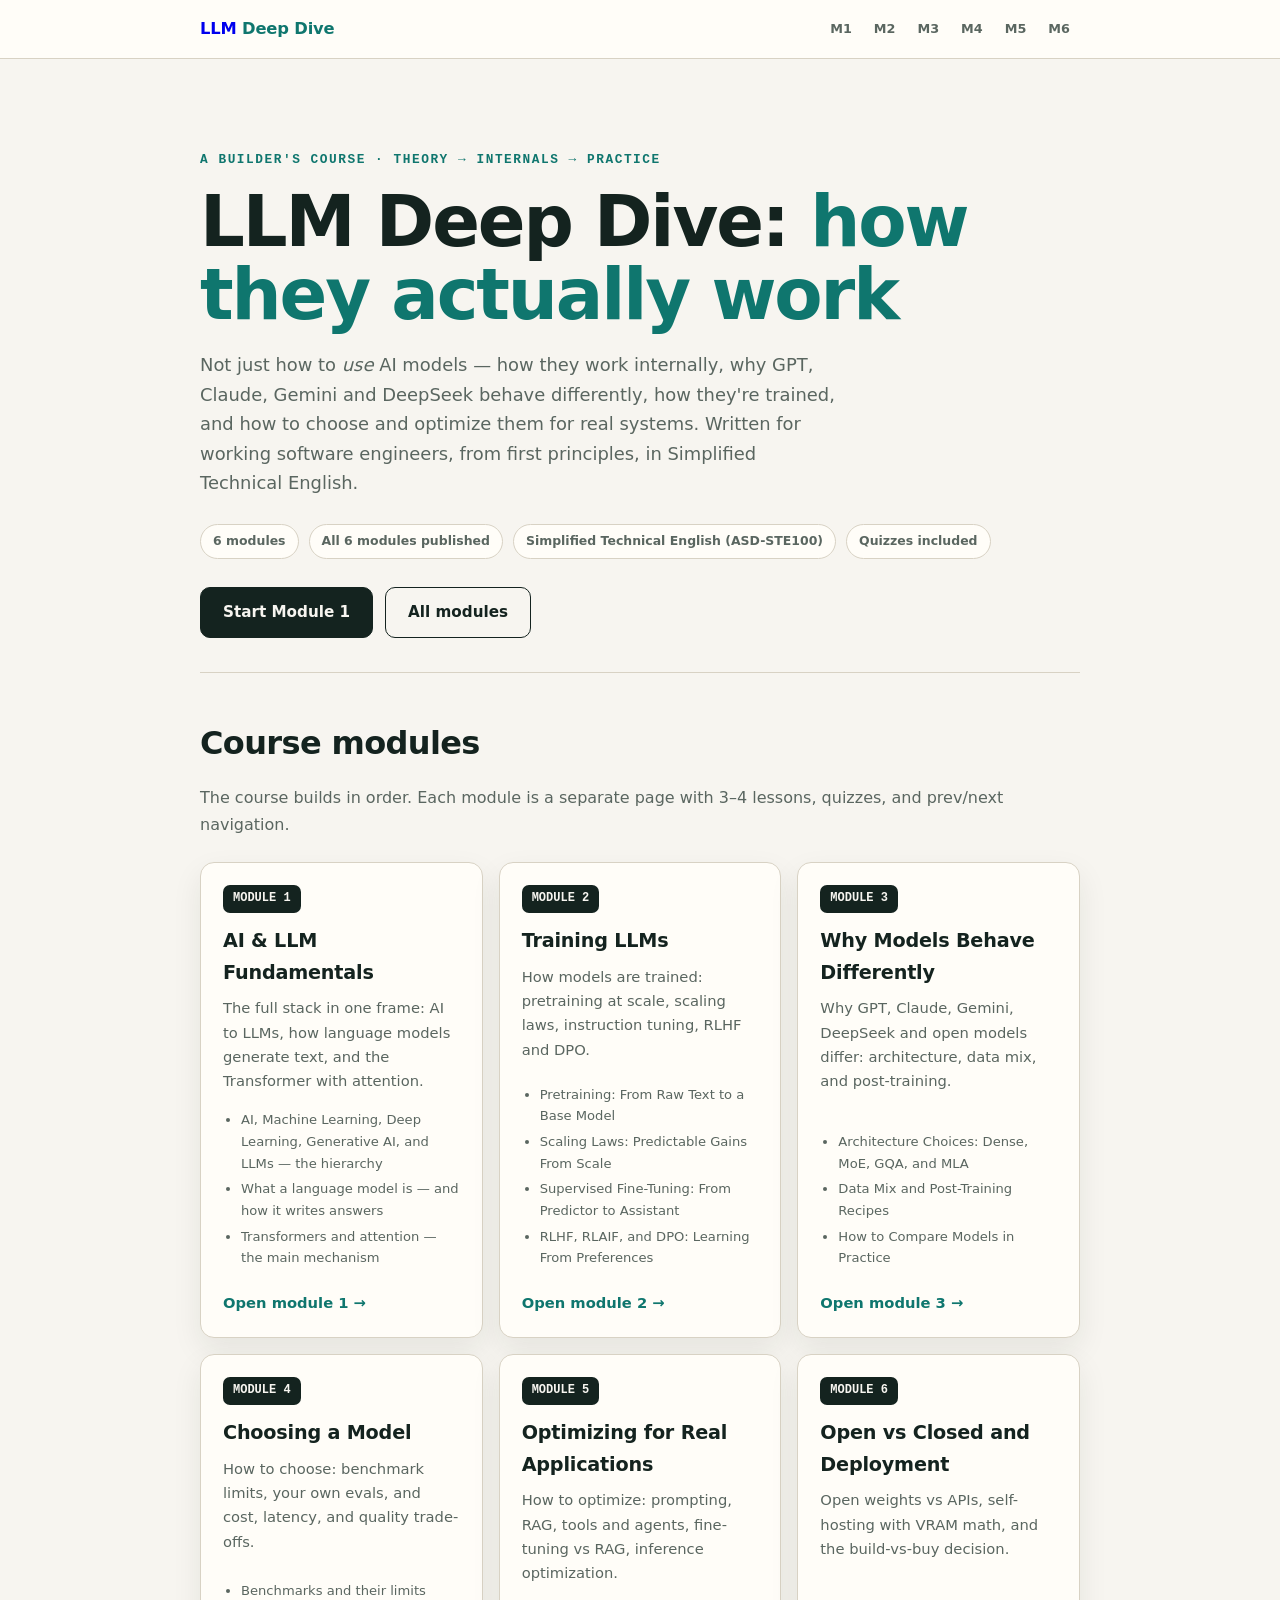
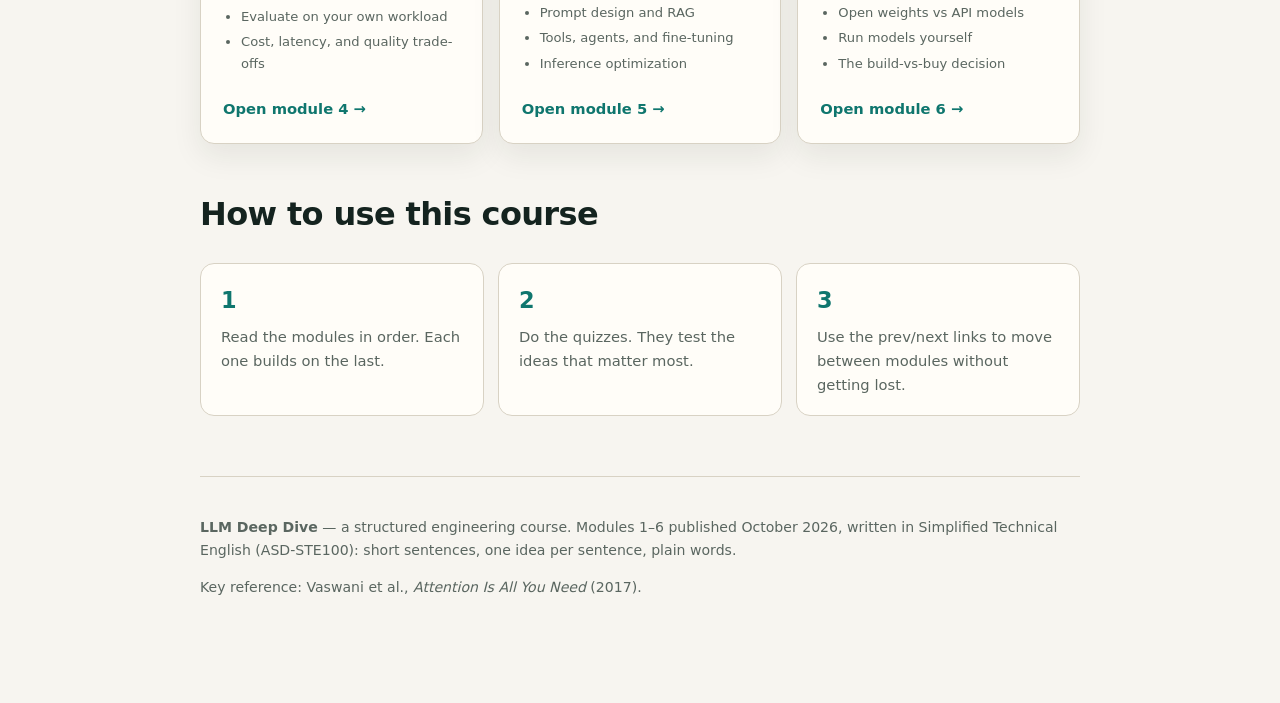
==== commit cddd92e0: "Multi-page site: landing page with module cards, per-module pages with prev/next navigation" ====
--- a/index.html
+++ b/index.html
@@ -6,942 +6,87 @@
 <meta name="color-scheme" content="light dark" />
 <title>LLM Deep Dive — From First Principles to Real-World Systems</title>
 <meta name="description" content="A structured engineering course on how modern LLMs work internally: fundamentals, transformers, training, behavior, selection and optimization." />
-<style>
-:root{
-  --paper:#f7f5f0; --surface:#fffdf8; --ink:#14231f; --muted:#5a6660;
-  --line:#d8d2c4; --accent:#0f766e; --accent-soft:#d7efe9;
-  --violet:#6d28d9; --violet-soft:#e9e2fb;
-  --amber:#b45309; --amber-soft:#f7e7c8;
-  --code:#12211d; --code-ink:#e8f4ee;
-  --radius:14px; --shadow:0 12px 30px rgba(20,35,31,.08);
-}
-@media (prefers-color-scheme:dark){
-  :root{--paper:#0f1614; --surface:#16211d; --ink:#e9f2ec; --muted:#a9bab2;
-  --line:#2c3d36; --accent:#2dd4bf; --accent-soft:#123c36;
-  --violet:#a78bfa; --violet-soft:#241a3f; --amber:#fbbf24; --amber-soft:#3a2c12;
-  --code:#0a100d; --code-ink:#e8f4ee; --shadow:0 16px 40px rgba(0,0,0,.28);}
-}
-*{box-sizing:border-box}
-html{scroll-behavior:smooth}
-body{margin:0;background:var(--paper);color:var(--ink);
-  font-family:ui-sans-serif,system-ui,-apple-system,"Segoe UI",Roboto,Helvetica,Arial,sans-serif;
-  line-height:1.65}
-.page{max-width:960px;margin:0 auto;padding:0 clamp(18px,4vw,40px) 90px}
-.hero{padding:clamp(40px,7vw,90px) 0 34px;border-bottom:1px solid var(--line)}
-.kicker{font-family:ui-monospace,Menlo,monospace;color:var(--accent);font-size:.8rem;
-  font-weight:700;letter-spacing:.12em;text-transform:uppercase;margin:0 0 16px}
-h1{font-size:clamp(2.4rem,6vw,4.4rem);line-height:1.04;letter-spacing:-.03em;margin:0 0 18px}
-h1 .em{color:var(--accent)}
-.hero p.lede{font-size:1.12rem;color:var(--muted);max-width:640px;margin:0 0 26px}
-.badges{display:flex;gap:10px;flex-wrap:wrap;margin-bottom:28px}
-.badge{font-size:.78rem;font-weight:600;border:1px solid var(--line);background:var(--surface);
-  padding:6px 12px;border-radius:999px;color:var(--muted)}
-.cta-row{display:flex;gap:12px;flex-wrap:wrap}
-.btn{display:inline-block;text-decoration:none;font-weight:700;font-size:.95rem;
-  padding:12px 22px;border-radius:10px;border:1px solid var(--ink)}
-.btn.primary{background:var(--ink);color:var(--paper)}
-.btn.ghost{background:transparent;color:var(--ink)}
-nav.toc{background:var(--surface);border:1px solid var(--line);border-radius:var(--radius);
-  padding:20px 24px;margin:30px 0;box-shadow:var(--shadow)}
-nav.toc h2{font-size:1rem;margin:0 0 10px;letter-spacing:.06em;text-transform:uppercase;color:var(--muted)}
-nav.toc ol{margin:0;padding-left:20px;display:grid;gap:8px}
-nav.toc a{color:var(--ink);text-decoration:none;font-weight:600}
-nav.toc a:hover{color:var(--accent)}
-nav.toc .soon{font-size:.75rem;color:var(--muted);font-weight:400;border:1px solid var(--line);
-  border-radius:999px;padding:2px 9px;margin-left:8px;white-space:nowrap}
-section.mod{margin:54px 0;scroll-margin-top:20px}
-.mod-head{display:flex;align-items:baseline;gap:14px;border-bottom:2px solid var(--ink);
-  padding-bottom:10px;margin-bottom:26px;flex-wrap:wrap}
-.mod-num{font-family:ui-monospace,Menlo,monospace;background:var(--ink);color:var(--paper);
-  font-weight:700;font-size:.85rem;padding:5px 12px;border-radius:8px}
-.mod-head h2{font-size:clamp(1.6rem,3.4vw,2.4rem);letter-spacing:-.02em;margin:0}
-.lesson{background:var(--surface);border:1px solid var(--line);border-radius:var(--radius);
-  padding:clamp(20px,3vw,34px);margin:0 0 22px;box-shadow:var(--shadow)}
-.lesson h3{font-size:1.35rem;margin:0 0 6px;letter-spacing:-.01em}
-.lesson .lno{font-family:ui-monospace,Menlo,monospace;color:var(--accent);font-weight:700;font-size:.8rem}
-.lesson p{margin:14px 0}
-.lesson ul,.lesson ol{margin:12px 0;padding-left:22px}
-.lesson li{margin:7px 0}
-h4{font-size:1.05rem;margin:26px 0 8px}
-table{width:100%;border-collapse:collapse;margin:16px 0;font-size:.92rem}
-th,td{border:1px solid var(--line);padding:10px 12px;text-align:left;vertical-align:top}
-th{background:var(--accent-soft);font-weight:700}
-tr:nth-child(even) td{background:rgba(127,127,127,.05)}
-pre{background:var(--code);color:var(--code-ink);padding:18px 20px;border-radius:10px;
-  overflow-x:auto;font-size:.85rem;line-height:1.6;margin:16px 0}
-code{font-family:ui-monospace,SFMono-Regular,Menlo,monospace;font-size:.88em}
-p code,li code,td code{background:var(--accent-soft);color:var(--ink);padding:2px 7px;border-radius:6px}
-pre code{background:none;padding:0;color:inherit}
-.callout{border-left:4px solid var(--accent);background:var(--accent-soft);
-  padding:14px 18px;border-radius:0 10px 10px 0;margin:18px 0;font-size:.95rem}
-.callout.violet{border-color:var(--violet);background:var(--violet-soft)}
-.callout.amber{border-color:var(--amber);background:var(--amber-soft)}
-.callout strong{display:block;margin-bottom:4px}
-.math{font-family:ui-monospace,Menlo,monospace;background:var(--code);color:var(--code-ink);
-  padding:14px 18px;border-radius:10px;margin:16px 0;overflow-x:auto;font-size:.9rem;text-align:center}
-.quiz{background:var(--violet-soft);border:1px dashed var(--violet);border-radius:var(--radius);
-  padding:18px 22px;margin:22px 0}
-.quiz h4{margin:0 0 8px;color:var(--violet)}
-.quiz ol{margin:8px 0;padding-left:20px}
-.quiz details{margin-top:10px;font-size:.92rem}
-.quiz summary{cursor:pointer;font-weight:700;color:var(--violet)}
-.roadmap{display:grid;gap:14px}
-.rm-card{border:1px solid var(--line);border-radius:var(--radius);padding:20px 22px;background:var(--surface)}
-.rm-card h3{margin:0 0 6px;font-size:1.15rem}
-.rm-card p{margin:6px 0;color:var(--muted);font-size:.95rem}
-.rm-card ul{margin:8px 0;padding-left:20px;color:var(--muted);font-size:.92rem}
-footer{border-top:1px solid var(--line);margin-top:60px;padding-top:24px;color:var(--muted);font-size:.88rem}
-footer a{color:var(--accent)}
-@media (max-width:640px){ .mod-head h2{font-size:1.5rem} }
-</style>
+<link rel="stylesheet" href="styles.css" />
 </head>
 <body>
+<div class="topnav"><div class="inner">
+<a class="brand" href="index.html" class="active">LLM <span>Deep Dive</span></a>
+<nav aria-label="Modules"><a href="module1.html">M1</a><a href="module2.html">M2</a><a href="module3.html">M3</a><a href="module4.html">M4</a><a href="module5.html">M5</a><a href="module6.html">M6</a></nav>
+</div></div>
+
 <div class="page">
-
 <header class="hero">
   <p class="kicker">A builder's course · Theory → Internals → Practice</p>
   <h1>LLM Deep Dive: <span class="em">how they actually work</span></h1>
-  <p class="lede">Not just how to <em>use</em> AI models — how they work internally, why GPT, Claude, Gemini and DeepSeek behave differently, how they're trained, and how to choose and optimize them for real systems. Written for working software engineers, from first principles.</p>
+  <p class="lede">Not just how to <em>use</em> AI models — how they work internally, why GPT, Claude, Gemini and DeepSeek behave differently, how they're trained, and how to choose and optimize them for real systems. Written for working software engineers, from first principles, in Simplified Technical English.</p>
   <div class="badges">
     <span class="badge">6 modules</span><span class="badge">All 6 modules published</span>
-    <span class="badge">Simplified Technical English (ASD-STE100)</span><span class="badge">Engineer-tutor voice</span>
+    <span class="badge">Simplified Technical English (ASD-STE100)</span><span class="badge">Quizzes included</span>
   </div>
   <div class="cta-row">
-    <a class="btn primary" href="#module-1">Start Module 1</a>
-    <a class="btn ghost" href="#roadmap">Full roadmap</a>
+    <a class="btn primary" href="module1.html">Start Module 1</a>
+    <a class="btn ghost" href="#modules">All modules</a>
   </div>
 </header>
 
-<nav class="toc" aria-label="Course contents">
-  <h2>Course map</h2>
-  <ol>
-    <li><a href="#module-1">AI &amp; LLM Fundamentals</a> — the landscape, language models, Transformers &amp; attention</li>
-    <li><a href="#module-2">Training LLMs</a> — pretraining, SFT, RLHF/DPO, data &amp; scaling laws</li>
-    <li><a href="#module-3">Why models behave differently</a> — GPT vs Claude vs Gemini vs DeepSeek vs open weights</li>
-    <li><a href="#module-4">Choosing a model</a> — evals, benchmarks vs your workload, cost/latency trade-offs</li>
-    <li><a href="#module-5">Optimizing for real apps</a> — prompting, RAG, fine-tuning, inference optimization</li>
-    <li><a href="#module-6">Open vs closed &amp; deployment</a> — self-hosting, quantization, serving stacks</li>
-  </ol>
-</nav>
+<h2 class="sect" id="modules">Course modules</h2>
+<p style="color:var(--muted)">The course builds in order. Each module is a separate page with 3–4 lessons, quizzes, and prev/next navigation.</p>
+<div class="cards">
+<a class="card" href="module1.html">
+<span class="mno">MODULE 1</span>
+<h3>AI &amp; LLM Fundamentals</h3>
+<p class="desc">The full stack in one frame: AI to LLMs, how language models generate text, and the Transformer with attention.</p>
+<ul><li>AI, Machine Learning, Deep Learning, Generative AI, and LLMs — the hierarchy</li><li>What a language model is — and how it writes answers</li><li>Transformers and attention — the main mechanism</li></ul>
+<span class="go">Open module 1 &rarr;</span>
+</a>
+<a class="card" href="module2.html">
+<span class="mno">MODULE 2</span>
+<h3>Training LLMs</h3>
+<p class="desc">How models are trained: pretraining at scale, scaling laws, instruction tuning, RLHF and DPO.</p>
+<ul><li>Pretraining: From Raw Text to a Base Model</li><li>Scaling Laws: Predictable Gains From Scale</li><li>Supervised Fine-Tuning: From Predictor to Assistant</li><li>RLHF, RLAIF, and DPO: Learning From Preferences</li></ul>
+<span class="go">Open module 2 &rarr;</span>
+</a>
+<a class="card" href="module3.html">
+<span class="mno">MODULE 3</span>
+<h3>Why Models Behave Differently</h3>
+<p class="desc">Why GPT, Claude, Gemini, DeepSeek and open models differ: architecture, data mix, and post-training.</p>
+<ul><li>Architecture Choices: Dense, MoE, GQA, and MLA</li><li>Data Mix and Post-Training Recipes</li><li>How to Compare Models in Practice</li></ul>
+<span class="go">Open module 3 &rarr;</span>
+</a>
+<a class="card" href="module4.html">
+<span class="mno">MODULE 4</span>
+<h3>Choosing a Model</h3>
+<p class="desc">How to choose: benchmark limits, your own evals, and cost, latency, and quality trade-offs.</p>
+<ul><li>Benchmarks and their limits</li><li>Evaluate on your own workload</li><li>Cost, latency, and quality trade-offs</li></ul>
+<span class="go">Open module 4 &rarr;</span>
+</a>
+<a class="card" href="module5.html">
+<span class="mno">MODULE 5</span>
+<h3>Optimizing for Real Applications</h3>
+<p class="desc">How to optimize: prompting, RAG, tools and agents, fine-tuning vs RAG, inference optimization.</p>
+<ul><li>Prompt design and RAG</li><li>Tools, agents, and fine-tuning</li><li>Inference optimization</li></ul>
+<span class="go">Open module 5 &rarr;</span>
+</a>
+<a class="card" href="module6.html">
+<span class="mno">MODULE 6</span>
+<h3>Open vs Closed and Deployment</h3>
+<p class="desc">Open weights vs APIs, self-hosting with VRAM math, and the build-vs-buy decision.</p>
+<ul><li>Open weights vs API models</li><li>Run models yourself</li><li>The build-vs-buy decision</li></ul>
+<span class="go">Open module 6 &rarr;</span>
+</a>
+</div>
 
-<!-- ==================== MODULE 1 ==================== -->
-<section class="mod" id="module-1">
-  <div class="mod-head"><span class="mod-num">MODULE 1</span><h2>AI &amp; LLM Fundamentals</h2></div>
-  <p>Goal: Build a clear mental model of the full stack.</p>
-  <p>You start from the word "AI". You end at the attention operation. Attention is the core of every modern LLM.</p>
-  <p>Later modules attach to this frame. They cover training, RLHF, RAG, and fine-tuning.</p>
-
-  <!-- LESSON 1.1 -->
-  <article class="lesson" id="l11">
-    <p class="lno">Lesson 1.1</p>
-    <h3>AI, Machine Learning, Deep Learning, Generative AI, and LLMs — the hierarchy</h3>
-    <p>These terms fit inside each other, like boxes inside boxes.</p>
-    <p>AI is the largest box. Each smaller box is a special case. Most confusion comes from mixing the names.</p>
-    <table>
-      <tr><th>Term</th><th>What it actually means</th><th>Example</th></tr>
-      <tr><td><strong>Artificial Intelligence</strong></td><td>A system that does tasks that need human intelligence. Examples are reasoning, language, and planning. It includes systems that do not learn.</td><td>Chess engines, rule-based chatbots, A* pathfinding</td></tr>
-      <tr><td><strong>Machine Learning</strong></td><td>AI that learns from data. You do not write the rules. You give examples. The model learns a function <code>f(x) → y</code>. It reduces the error on the examples.</td><td>Spam filters, credit scoring, recommendation rankers</td></tr>
-      <tr><td><strong>Deep Learning</strong></td><td>ML with neural networks. A neural network has many layers of simple units. It learns features in steps. Example: edges, then shapes, then objects.</td><td>Image classifiers, speech recognition</td></tr>
-      <tr><td><strong>Generative AI</strong></td><td>Deep learning that learns the distribution of data. A distribution is a set of probabilities. The model then creates new data from it. It does not classify input.</td><td>LLMs, diffusion image models, voice synthesis</td></tr>
-      <tr><td><strong>LLMs</strong></td><td>A generative model of language. It is a large Transformer. It trains on text. It models <code>P(next token | previous tokens)</code>.</td><td>GPT, Claude, Gemini, DeepSeek, Llama</td></tr>
-    </table>
-    <h4>The difference in one sentence</h4>
-    <ul>
-      <li>Classical ML predicts a label for an input.</li>
-      <li>Generative AI creates new data. The new data looks like the training data.</li>
-      <li>An LLM is a generative model of text. Text holds facts, code, style, and reasoning. One simple rule gives many skills.</li>
-    </ul>
-    <div class="callout"><strong>Mental model</strong>Think in layers. AI is the field. ML is the main method. Deep learning is the main model family. Generative AI is the main task type since 2020. LLMs are the main generative models. When people say "AI" today, they often mean LLMs. Now you see the full picture.</div>
-    <h4>A 70-year timeline in six steps</h4>
-    <ol>
-      <li><strong>1950s–80s:</strong> Symbolic AI. People wrote rules by hand. The rules worked only in narrow tasks.</li>
-      <li><strong>1990s–2000s:</strong> Statistical ML. Common models: SVMs and decision trees. People designed the features. Models learned the weights.</li>
-      <li><strong>2012:</strong> Deep learning becomes popular (AlexNet). Networks learn the features themselves.</li>
-      <li><strong>2017:</strong> "Attention Is All You Need". The Transformer replaces recurrence. It trains in parallel. It scales well.</li>
-      <li><strong>2020:</strong> GPT-3 shows that scale alone gives new skills. Few-shot learning appears. The era of foundation models starts. A foundation model is a large model trained on broad data. People adapt it to many tasks.</li>
-      <li><strong>2022–now:</strong> Instruction tuning and RLHF make raw models act as assistants. Open-weight models appear: Llama, DeepSeek, Mistral. You can inspect and run them yourself.</li>
-    </ol>
-  </article>
-
-  <!-- LESSON 1.2 -->
-  <article class="lesson" id="l12">
-    <p class="lno">Lesson 1.2</p>
-    <h3>What a language model is — and how it writes answers</h3>
-    <p>A language model predicts the next token. It uses all previous tokens.</p>
-    <p>A distribution is a set of probabilities. It shows how likely each next token is.</p>
-    <div class="math">P(token<sub>t+1</sub> | token<sub>1</sub> … token<sub>t</sub>)</div>
-    <p>Read it as: the probability of the next token, given all tokens before it.</p>
-    <p>A 70B model does only this one task when it answers. It is a predictor of the next token. New skills appear from this simple rule. We call this emergent behavior. Emergent behavior is a new ability that appears from simple rules.</p>
-    <h4>Tokens, not words</h4>
-    <p>Models do not read words. They read tokens. A token is a small piece of text. It can be a word or part of a word.</p>
-    <p>The tokenizer changes text to tokens and back. It uses a fixed list. This list is the vocabulary. A vocabulary has 32,000 to 200,000 entries. Byte Pair Encoding (BPE) is a common algorithm. It builds the vocabulary from text.</p>
-    <p>Example: <code>"unbelievable"</code> can become <code>["un", "believ", "able"]</code>.</p>
-    <p>Three facts matter for engineers:</p>
-    <ul>
-      <li><strong>Context limits are token limits.</strong> 128,000 tokens are about 95,000 English words.</li>
-      <li><strong>Cost is per token.</strong> Input and output have different prices.</li>
-      <li><strong>Tokenization explains errors.</strong> Models cannot count letters in a word. They never see letters. They see only token pieces.</li>
-    </ul>
-    <h4>Generation: the autoregressive loop</h4>
-    <p>The model writes text in a loop. Each step adds one token.</p>
-    <p>Autoregressive means this: the model uses its own output as new input.</p>
-<pre><code>tokens = tokenize(prompt)
-while not done:
-    logits = model(tokens)            # raw scores for every vocab token
-    probs  = softmax(logits / T)       # T = temperature
-    next   = sample(probs)             # pick one token
-    tokens.append(next)
-    if next == EOS or len(tokens) > max_len: done = True
-return detokenize(tokens)</code></pre>
-    <p>The code shows each step. Here is the same loop as actions:</p>
-    <ol>
-      <li>Change the prompt to tokens.</li>
-      <li>Ask the model for logits. Logits are raw scores. There is one logit for each token.</li>
-      <li>Change the logits to probabilities. Use softmax and temperature. Softmax is a function. It changes scores to probabilities that sum to 1.</li>
-      <li>Select one token from the probabilities. This selection is sampling.</li>
-      <li>Add the token to the sequence.</li>
-      <li>Stop if the token is EOS or if the sequence is too long. EOS means end of sequence.</li>
-      <li>If you did not stop, repeat from step 2.</li>
-      <li>Change the tokens back to text.</li>
-    </ol>
-    <p>The model does not plan a paragraph. Each step uses all previous steps. This gives coherent text.</p>
-    <h4>Decoding: randomness and control</h4>
-    <table>
-      <tr><th>Knob</th><th>What it does</th><th>When to use it</th></tr>
-      <tr><td><code>temperature</code></td><td>Makes the distribution sharp or flat. T near 0 gives fixed output. T near 1 or more gives varied output.</td><td>Use T near 0 for code, data extraction, and tests. Use 0.7 to 1.0 for ideas and writing.</td></tr>
-      <tr><td><code>top_p</code> (nucleus)</td><td>Selects from the smallest set of tokens with total probability p.</td><td>0.9 to 0.95 is a common default. Use a lower value for more focus.</td></tr>
-      <tr><td><code>top_k</code></td><td>Uses only the k most likely tokens.</td><td>An option instead of top_p. Common in open models.</td></tr>
-      <tr><td><code>max_tokens</code>, stop sequences</td><td>Hard limits on length. Signals to stop.</td><td>Always set them in production. They limit cost.</td></tr>
-    </table>
-    <div class="callout violet"><strong>Why the same prompt gives different answers</strong>Sampling selects by chance. The same prompt with T above 0 gives different tokens. Different tokens give different text. This is useful for variety. Note: For tests and production, set T to 0 and fix the seed. Then the output is stable.</div>
-    <div class="callout amber"><strong>A key limit</strong>A base language model predicts likely text. It does not predict true text. Fluent text is not always factual text. Note: Hallucination is not a defect of the loop. Hallucination means the model writes text that sounds true but is not true. The loop has no source of truth. Fixes live outside the loop. RAG is one fix. RAG means retrieval-augmented generation. It gives the model documents to read before it answers. Module 5 describes these fixes.</div>
-    <div class="quiz"><h4>Check your understanding</h4>
-      <ol>
-        <li>Why does a lower temperature give more fixed output? Use math in your answer.</li>
-        <li>A model miscounts letters in a word. Explain this with tokenization.</li>
-        <li>Is beam search better than sampling? When do you use each method?</li>
-      </ol>
-      <details><summary>Hints</summary>1. Softmax divides logits by T. As T nears 0, the largest logit wins. The result nears argmax. 2. The model uses token IDs, not letters. "Strawberry" can be 2 or 3 tokens. 3. Beam search is a method. It keeps the best few options at each step. It finds the most likely sequence. Use it for translation. Sampling gives variety. Use it for creative tasks.</details>
-    </div>
-  </article>
-
-  <!-- LESSON 1.3 -->
-  <article class="lesson" id="l13">
-    <p class="lno">Lesson 1.3</p>
-    <h3>Transformers and attention — the main mechanism</h3>
-    <p>Before 2017, sequence models were recurrent. RNNs and LSTMs are recurrent models. They read one token at a time. They keep a hidden state. The hidden state is the memory of the model.</p>
-    <p>They had two large problems. First, no parallel work. Step t waits for step t−1. Second, the vanishing gradient problem. Gradients are the training signals. Over long sequences they become very small. Then learning stops.</p>
-    <p>The Transformer removed recurrence. The paper is "Attention Is All You Need" (Vaswani et al., 2017). It uses attention instead.</p>
-    <h4>Attention in one paragraph</h4>
-    <p>Attention lets a token see all other tokens. It combines their information with weights. The weights come from learned relevance.</p>
-    <p>Example: "The animal didn't cross the street because it was too tired". The word "it" must link to "animal". Attention gives a high weight to "animal". It gives a low weight to "street". This selection by content is the main idea.</p>
-    <h4>Self-attention: Q, K, and V</h4>
-    <p>Self-attention is attention inside one sequence. The model changes each token embedding into three vectors. An embedding is a vector. A vector is a list of numbers. It represents the token.</p>
-    <ul>
-      <li><strong>Query (Q):</strong> what the token requests.</li>
-      <li><strong>Key (K):</strong> what the token offers.</li>
-      <li><strong>Value (V):</strong> what the token gives if selected.</li>
-    </ul>
-    <p>The relevance of token j to token i is the dot product Q_i · K_j. The dot product measures the match of two vectors. Softmax changes the scores to weights. The weights select the V vectors.</p>
-    <div class="math">Attention(Q, K, V) = softmax(QK<sup>T</sup> / √d<sub>k</sub>) · V</div>
-    <p>The √d_k term keeps the scores small in large dimensions. Large scores would flatten the softmax. Then the gradients would vanish and learning would stop. This is only matrix multiplication. It runs in parallel for all positions. This parallelism is why Transformers scale. RNNs cannot do this.</p>
-    <h4>Multi-head attention</h4>
-    <p>One attention head learns one type of relation. Example: subject to verb. Multi-head attention runs many heads in parallel. A common number is 32 heads. Each head has its own Q, K, and V. Then the model joins the results.</p>
-    <p>Heads specialize. Some learn grammar. Some learn links between words. Some learn position patterns. The model handles many aspects at the same time.</p>
-    <h4>Position must be added</h4>
-    <p>Attention does not know order. If you shuffle the tokens, the result is the same. So the model adds position information. A positional encoding is a vector. It tells the position of a token in the sequence.</p>
-    <p>Early models used fixed waves or learned vectors. Modern LLMs use RoPE. RoPE means Rotary Position Embeddings. It rotates the Q and K vectors by position. It handles long texts better.</p>
-    <h4>The full Transformer block</h4>
-<pre><code>x = x + MultiHeadAttention(LayerNorm(x))   # communicate between positions
-x = x + FeedForward(LayerNorm(x))            # per-position computation (MLP)
-# stacked N times (e.g., 32–96 layers); residual connections (+) let
-# gradients flow through depth — without them, deep nets don't train.</code></pre>
-    <p>The block has two main steps. Here they are as actions:</p>
-    <ol>
-      <li>Normalize the input with LayerNorm. LayerNorm keeps the numbers stable.</li>
-      <li>Run multi-head attention. Add the input back to the output. This is a residual connection. A residual connection adds the input of a layer to its output.</li>
-      <li>Normalize again with LayerNorm.</li>
-      <li>Run the feed-forward network. It works on each position alone. Add the input back.</li>
-      <li>Repeat for all layers. Models use 32 to 96 layers.</li>
-    </ol>
-    <ul>
-      <li>The <strong>feed-forward network</strong> holds most parameters. It is a 2-layer MLP. MLP means multi-layer perceptron. It is a small neural network. Modern models often use SwiGLU. SwiGLU is a modern activation function. Most "knowledge" lives here. Attention is the routing.</li>
-      <li><strong>Decoder-only</strong> models (GPT, Claude, Llama, DeepSeek) use causal masking. Causal masking stops a token from seeing later tokens. This matches next-token prediction. This is the standard for LLMs.</li>
-      <li><strong>Encoder-only</strong> models (BERT) read in both directions. They are good for classification and for embeddings. They cannot generate text.</li>
-      <li><strong>Encoder-decoder</strong> models (T5) read the input in both directions. Then they generate the output. They were common for translation. They are rare in new LLMs.</li>
-    </ul>
-    <h4>Why models behave differently (preview of Module 3)</h4>
-    <p>The Transformer frame is the same. But models act differently. The causes are the data mix, the scale, the tokenizer, small training changes, and post-training. Post-training includes instruction tuning and RLHF.</p>
-    <p>RLHF means reinforcement learning from human feedback. It trains the model to prefer answers that humans rate highly.</p>
-    <p>Architecture is about 20 percent of the story. The rest is the training data and the training method.</p>
-    <div class="callout"><strong>The three ideas to keep</strong>1. Attention routes information in parallel. It uses learned relevance. 2. Many layers with residual connections change this routing into reasoning-like behavior. 3. The decoder-only model trained on next-token prediction is the modern LLM. The rest is support around it.</div>
-    <div class="quiz"><h4>Check your understanding</h4>
-      <ol>
-        <li>Why could RNNs not use GPUs like Transformers can?</li>
-        <li>What breaks if you remove positional encodings? Give one example.</li>
-        <li>Why do new LLMs use decoder-only models and not encoder-decoder models?</li>
-      </ol>
-      <details><summary>Hints</summary>1. RNNs have a chain of steps. Step t needs step t−1. They cannot run in parallel. Attention computes all pairs at once. 2. "Dog bites man" and "man bites dog" become the same. Attention without position is a bag of tokens. 3. Next-token prediction looks only backward. Decoder-only models match this task. They are simple and they scale. One model understands and generates.</details>
-    </div>
-  </article>
-
-  <article class="lesson" id="l1wrap">
-    <p class="lno">Module 1 · Wrap-up</p>
-    <h3>What you can now explain</h3>
-    <ul>
-      <li>The nesting: AI holds ML. ML holds deep learning. Deep learning holds generative AI. Generative AI holds LLMs. You know what each level adds.</li>
-      <li>A language model predicts the next token. You know tokenization, the sampling loop, temperature, and top-p.</li>
-      <li>You know why attention replaced recurrence. You know Q, K, and V. You know the attention formula, multi-head attention, positional encodings, and the decoder-only block.</li>
-      <li>You know why fluent text is not always true. You know why one prompt can give many answers.</li>
-    </ul>
-    <p><strong>Coming in Module 2:</strong> how teams train these models. You will learn pretraining at scale. Pretraining teaches the model from large text. You will learn supervised fine-tuning. It trains the model on example questions and answers. You will learn RLHF and DPO. DPO means direct preference optimization. Both align the model with human preference. You will learn data selection and scaling laws. Scaling laws predict skill from compute.</p>
-  </article>
-</section>
-
-
-<section class="mod" id="module-2">
-  <div class="mod-head"><span class="mod-num">MODULE 2</span><h2>Training LLMs</h2></div>
-  <p>Module 1 showed how a model generates text. This module shows how engineers build the model. You will follow three stages: pretraining, fine-tuning, and preference training.</p>
-
-  <article class="lesson" id="l21">
-    <p class="lno">Lesson 2.1</p>
-    <h3>Pretraining: From Raw Text to a Base Model</h3>
-    <p>Pretraining teaches a model to predict the next token. A token is a piece of text that the model reads. Engineers train on trillions of tokens.</p>
-    <p>The result is a base model. A base model is a model that predicts likely text. It does not follow instructions yet.</p>
-    <h4>The data pipeline</h4>
-    <p>Good data matters more than clever code. The pipeline has four steps.</p>
-    <ol>
-      <li>Collect text from books, code, and web pages.</li>
-      <li>Remove spam, ads, and broken pages.</li>
-      <li>Remove duplicate text.</li>
-      <li>Convert clean text into tokens.</li>
-    </ol>
-    <p>A web crawl can collect trillions of words. Most of it is low quality. Filters keep only useful text. Duplicate text is harmful because the model learns to repeat it.</p>
-    <h4>The training loop</h4>
-    <p>Training repeats one small loop billions of times. Each pass through the loop is a training step. A training step updates the model once.</p>
-    <p>Each step trains on a batch. A batch is a group of token sequences.</p>
-<pre><code>for step in range(total_steps):
-    batch = get_next_batch(data)      # a group of token sequences
-    guess = model.forward(batch)      # forward pass: predict next tokens
-    loss = measure_error(guess, batch) # loss: a number for the error
-    model.update(loss)                # backpropagation + optimizer step</code></pre>
-    <p>The forward pass makes predictions. The loss measures the error. Loss is a number that measures prediction error.</p>
-    <p>Backpropagation is a method that traces error back to each weight. A weight is a number inside the model.</p>
-    <p>The optimizer then changes each weight by a small amount. An optimizer is a tool that updates weights. Adam is the most common optimizer.</p>
-    <h4>Why training needs thousands of GPUs</h4>
-    <p>A GPU is a chip that does fast math. One GPU is far too slow for pretraining. Engineers split the work across thousands of GPUs.</p>
-    <ul>
-      <li>Data parallelism: each GPU trains on a different batch.</li>
-      <li>Model parallelism: the model itself is split across GPUs.</li>
-    </ul>
-    <p>Training can run for many weeks. The cost can reach tens of millions of dollars. This is why only a few labs train frontier models. A frontier model is a model at the edge of current ability.</p>
-    <div class="callout"><strong>Note:</strong> Pretraining gives knowledge. Later stages shape behavior. Do not expect a base model to act like an assistant.</div>
-    <div class="quiz"><h4>Check your understanding</h4>
-      <ol>
-        <li>Why do engineers remove duplicate text before training?</li>
-        <li>What does the optimizer do in each training step?</li>
-        <li>Why can one GPU not train a frontier model alone?</li>
-      </ol>
-      <details><summary>Hints</summary>1. Duplicates teach repetition. 2. It updates weights to reduce loss. 3. The compute need is too large; work must split across thousands of chips.</details>
-    </div>
-  </article>
-
-  <article class="lesson" id="l22">
-    <p class="lno">Lesson 2.2</p>
-    <h3>Scaling Laws: Predictable Gains From Scale</h3>
-    <p>Scaling laws describe how loss falls with more resources. The pattern is smooth and predictable.</p>
-    <p>In 2020, Kaplan and others found a simple rule. Loss falls in a straight line on a log scale. This holds when you increase compute, data, or parameters. A parameter is a weight that the model learns.</p>
-    <p>You can predict the final loss before training ends. This helps labs plan large training runs.</p>
-    <h4>The Chinchilla correction</h4>
-    <p>In 2022, the Chinchilla study corrected the recipe. Earlier models used too many parameters and too few tokens. The new rule is simple: use about 20 tokens per parameter.</p>
-    <div class="math">tokens &asymp; 20 &times; parameters</div>
-    <table>
-      <tr><th>Model size</th><th>Tokens needed (about)</th></tr>
-      <tr><td>7B parameters</td><td>140B tokens</td></tr>
-      <tr><td>70B parameters</td><td>1.4T tokens</td></tr>
-      <tr><td>400B parameters</td><td>8T tokens</td></tr>
-    </table>
-    <p>For a fixed budget, balance model size and data size. A small model with more data often beats a large model with little data. Overtraining a tiny model also wastes money, so use the rule as a guide.</p>
-    <div class="callout violet"><strong>Note:</strong> Scaling laws predict loss, not usefulness. A lower loss usually means a better model, but you must still test on real tasks.</div>
-    <div class="quiz"><h4>Check your understanding</h4>
-      <ol>
-        <li>A lab plans a 13B model. About how many tokens does the Chinchilla rule suggest?</li>
-        <li>Why do scaling laws help labs plan training budgets?</li>
-        <li>Can a low loss guarantee a useful model? Why or why not?</li>
-      </ol>
-      <details><summary>Hints</summary>1. Multiply 13B by 20 to get about 260B tokens. 2. They predict loss from compute before spending money. 3. No; loss measures prediction error, not task success.</details>
-    </div>
-  </article>
-
-  <article class="lesson" id="l23">
-    <p class="lno">Lesson 2.3</p>
-    <h3>Supervised Fine-Tuning: From Predictor to Assistant</h3>
-    <p>A base model predicts likely text. It does not follow instructions. Supervised fine-tuning (SFT) changes that. SFT trains the model on chosen examples.</p>
-    <p>Each example pairs an instruction with a good response. Instruction tuning is SFT with instruction examples. The dataset is small: thousands of examples, not trillions.</p>
-    <h4>Why a little good data changes so much</h4>
-    <p>The model already knows facts from pretraining. SFT teaches style and behavior. It learns to answer directly. It learns to refuse unsafe requests. It learns a helpful tone.</p>
-    <p>Quality beats size here. A few thousand excellent examples can shift behavior strongly. Poor examples teach poor habits.</p>
-    <h4>The SFT procedure</h4>
-    <ol>
-      <li>Collect instruction and response pairs.</li>
-      <li>Check each pair for quality.</li>
-      <li>Train the base model on the pairs with a small learning rate.</li>
-      <li>Test the model on new instructions.</li>
-    </ol>
-    <p>Engineers use a small learning rate. A learning rate is the size of each weight update. Small updates protect the knowledge from pretraining.</p>
-    <div class="callout amber"><strong>Note:</strong> SFT adds little new knowledge. New facts come from pretraining. SFT mainly changes how the model uses what it knows.</div>
-    <div class="quiz"><h4>Check your understanding</h4>
-      <ol>
-        <li>What is the input and output of one SFT example?</li>
-        <li>Why does SFT use far less data than pretraining?</li>
-        <li>A model gives rude answers after SFT. What likely went wrong?</li>
-      </ol>
-      <details><summary>Hints</summary>1. The input is an instruction; the target is a good response. 2. It shapes behavior, not knowledge. 3. The example data likely had poor quality or poor tone.</details>
-    </div>
-  </article>
-
-  <article class="lesson" id="l24">
-    <p class="lno">Lesson 2.4</p>
-    <h3>RLHF, RLAIF, and DPO: Learning From Preferences</h3>
-    <p>SFT teaches the format of a good answer. It does not teach which answer humans prefer. Preference training fills this gap.</p>
-    <h4>RLHF in four steps</h4>
-    <p>RLHF means reinforcement learning from human feedback. The method has four steps.</p>
-    <ol>
-      <li>Show humans two answers to one prompt.</li>
-      <li>Record which answer each human prefers.</li>
-      <li>Train a reward model on these choices.</li>
-      <li>Update the language model to earn high reward scores.</li>
-    </ol>
-    <p>A reward model is a model that scores answer quality. PPO then updates the language model in small safe steps. PPO is an algorithm that limits each update size.</p>
-    <h4>RLAIF: AI judges instead of humans</h4>
-    <p>RLAIF means reinforcement learning from AI feedback. A strong AI model ranks the answers instead of humans. AI judges cost less and work faster. Human judges still give better quality for hard cases.</p>
-    <h4>DPO: a simpler path</h4>
-    <p>DPO means direct preference optimization. DPO trains directly on human choices. It needs no reward model. It needs no PPO. This makes DPO simple and stable. Many open models use DPO.</p>
-    <div class="callout"><strong>Note:</strong> RLHF can make models too agreeable. A model may please the user instead of giving a true answer. Sycophancy means excessive agreement.</div>
-    <div class="quiz"><h4>Check your understanding</h4>
-      <ol>
-        <li>What data does a reward model learn from?</li>
-        <li>How does RLAIF differ from RLHF?</li>
-        <li>Why might a team choose DPO over RLHF?</li>
-      </ol>
-      <details><summary>Hints</summary>1. Human rankings of answer pairs. 2. An AI judge replaces human judges. 3. DPO is simpler; it skips the reward model and PPO.</details>
-    </div>
-  </article>
-
-  <article class="lesson" id="l2wrap">
-    <p class="lno">Module 2 · Wrap-up</p>
-    <h3>What you can now explain</h3>
-    <ul>
-      <li>How raw text becomes a base model: collect, filter, deduplicate, tokenize, then loop forward pass, loss, backpropagation, and optimizer step.</li>
-      <li>Why pretraining needs thousands of GPUs and costs tens of millions of dollars.</li>
-      <li>The Chinchilla rule: about 20 tokens per parameter, and how to use it for budgets.</li>
-      <li>How SFT turns a predictor into an assistant with a few thousand good examples.</li>
-      <li>How RLHF, RLAIF, and DPO use preferences to shape model behavior.</li>
-    </ul>
-    <p><strong>Coming in Module 3:</strong> why GPT, Claude, Gemini, and DeepSeek feel different even though they share the same Transformer core.</p>
-  </article>
-</section>
-
-<section class="mod" id="module-3">
-  <div class="mod-head"><span class="mod-num">MODULE 3</span><h2>Why Models Behave Differently</h2></div>
-  <p>GPT, Claude, Gemini, and DeepSeek all use Transformers. Yet they feel different. This module shows why. You will see architecture choices, data choices, and tuning choices.</p>
-
-  <article class="lesson" id="l31">
-    <p class="lno">Lesson 3.1</p>
-    <h3>Architecture Choices: Dense, MoE, GQA, and MLA</h3>
-    <p>Most models share the decoder-only Transformer from Module 1. Labs then change parts of it. Each change balances cost, speed, and quality.</p>
-    <h4>Dense vs mixture of experts</h4>
-    <p>A dense model uses all its weights for every token. MoE means mixture of experts. An MoE model holds many small networks called experts. A router sends each token to a few experts. A router is a small network that picks experts.</p>
-    <p>Only the chosen experts do work. The model gains large capacity at low cost per token. DeepSeek uses MoE in its large models. Training a router is harder than training a dense model.</p>
-    <h4>GQA: cheaper attention memory</h4>
-    <p>GQA means grouped-query attention. Normal attention gives each head its own keys and values. GQA shares keys and values across groups of heads. This shrinks the KV cache. The KV cache stores keys and values of past tokens. A smaller cache allows longer context and faster generation.</p>
-    <h4>MLA: compressed attention memory</h4>
-    <p>MLA means multi-head latent attention. Latent means hidden and compressed. MLA compresses keys and values into one small vector per token. The model rebuilds what it needs during attention. DeepSeek introduced MLA in its V2 model. It also targets a smaller KV cache.</p>
-    <table>
-      <tr><th>Technique</th><th>What it changes</th><th>Main effect</th></tr>
-      <tr><td>Dense</td><td>Uses all weights per token</td><td>Simple; high cost at large size</td></tr>
-      <tr><td>MoE</td><td>Router picks a few experts per token</td><td>Large capacity; lower cost per token</td></tr>
-      <tr><td>GQA</td><td>Heads share keys and values</td><td>Smaller KV cache; faster generation</td></tr>
-      <tr><td>MLA</td><td>Keys and values are compressed</td><td>Smaller KV cache; longer context</td></tr>
-    </table>
-    <div class="callout"><strong>Note:</strong> Architecture is only part of the story. Data and post-training often matter more than these tricks.</div>
-    <div class="quiz"><h4>Check your understanding</h4>
-      <ol>
-        <li>In an MoE model, what does the router do?</li>
-        <li>Why does a smaller KV cache help generation?</li>
-        <li>How do GQA and MLA reach a similar goal?</li>
-      </ol>
-      <details><summary>Hints</summary>1. It picks a few experts for each token. 2. It saves memory and speeds up each step. 3. Both shrink the keys and values that the model stores.</details>
-    </div>
-  </article>
-
-  <article class="lesson" id="l32">
-    <p class="lno">Lesson 3.2</p>
-    <h3>Data Mix and Post-Training Recipes</h3>
-    <p>Labs train on different data mixes. A data mix is the blend of text types in training. The mix shapes skills directly.</p>
-    <ul>
-      <li>More code data improves coding skill.</li>
-      <li>More math data improves math skill.</li>
-      <li>More dialogue data improves chat skill.</li>
-    </ul>
-    <p>Post-training recipes also differ per lab. One lab may favor short answers. Another lab may favor long explanations. One lab may tune for safe refusals. Another may tune for maximum helpfulness.</p>
-    <h4>System prompts shape personality</h4>
-    <p>A system prompt is a hidden instruction from the lab. It sets tone, rules, and limits. It can set the knowledge cutoff date. The knowledge cutoff is the date of the newest training data. You never see this prompt, but you feel its effects.</p>
-    <div class="callout violet"><strong>Note:</strong> Two models can share an architecture and still feel different. Data mix, tuning recipe, and system prompt explain most of the gap.</div>
-    <div class="quiz"><h4>Check your understanding</h4>
-      <ol>
-        <li>A model is weak at math but strong at chat. What does this say about its data?</li>
-        <li>What does a system prompt control?</li>
-        <li>Why do two labs get different personalities from the same architecture?</li>
-      </ol>
-      <details><summary>Hints</summary>1. Little math data and much dialogue data. 2. Tone, rules, limits, and the knowledge cutoff date. 3. Different data mixes, tuning recipes, and system prompts.</details>
-    </div>
-  </article>
-
-  <article class="lesson" id="l33">
-    <p class="lno">Lesson 3.3</p>
-    <h3>How to Compare Models in Practice</h3>
-    <p>Public scores help, but they can mislead. A benchmark is a fixed test with scores. Models can see benchmark data during training. This inflates scores without real skill gain.</p>
-    <h4>What actually drives the differences you feel</h4>
-    <p>Tool use means the model can call external tools.</p>
-    <ul>
-      <li>Knowledge cutoff: fresh facts need fresh data.</li>
-      <li>Context length: long documents need long context.</li>
-      <li>Reasoning effort: hard tasks need more thinking tokens.</li>
-      <li>Tool use: agents need to call search, code, and APIs.</li>
-      <li>Cost and speed: production needs both.</li>
-    </ul>
-    <h4>A simple comparison procedure</h4>
-    <ol>
-      <li>List your real tasks.</li>
-      <li>Build a small test set from real examples.</li>
-      <li>Run each model with temperature 0.</li>
-      <li>Score the answers yourself.</li>
-      <li>Compare quality, cost, and speed together.</li>
-    </ol>
-    <p>Your own test beats any public leaderboard. It measures what you actually need.</p>
-    <div class="callout amber"><strong>Note:</strong> Do not pick the biggest model by default. A smaller, cheaper model often wins on your task. Test before you commit.</div>
-    <div class="quiz"><h4>Check your understanding</h4>
-      <ol>
-        <li>Why can benchmark scores mislead you?</li>
-        <li>Name three things to check besides quality when you compare models.</li>
-        <li>Why run each model with temperature 0 during comparison?</li>
-      </ol>
-      <details><summary>Hints</summary>1. Models may train on the test data. 2. Cost, speed, and context length, for example. 3. It removes random noise from sampling.</details>
-    </div>
-  </article>
-
-  <article class="lesson" id="l3wrap">
-    <p class="lno">Module 3 · Wrap-up</p>
-    <h3>What you can now explain</h3>
-    <ul>
-      <li>How MoE, GQA, and MLA change cost, speed, and memory use.</li>
-      <li>Why data mix, tuning recipe, and system prompt shape model personality.</li>
-      <li>Why the same Transformer skeleton gives different results in different labs.</li>
-      <li>How to compare models on your own tasks with a simple test procedure.</li>
-    </ul>
-    <p><strong>Coming in Module 4:</strong> how to choose a model with evals, and how to trade cost, speed, and quality.</p>
-  </article>
-</section>
-
-<section class="mod" id="module-4">
-<div class="mod-head"><span class="mod-num">MODULE 4</span><h2>Choosing a Model</h2></div>
-<p>This module teaches you how to choose a model for your task. You will learn what benchmarks can and cannot tell you. You will learn how to test models on your own real work. You will learn how to balance cost, speed, and quality.</p>
-
-<article class="lesson" id="l41">
-<p class="lno">Lesson 4.1</p><h3>Benchmarks and their limits</h3>
-<p>A benchmark is a standard test. It measures one skill of a model.</p>
-<h4>Tests you will see</h4>
-<ul>
-<li><strong>MMLU</strong> tests school knowledge. It uses multiple-choice questions. It covers subjects like math, history, and law.</li>
-<li><strong>HumanEval</strong> tests code writing. The model reads an English description. It then writes a short program.</li>
-<li>Other tests measure math word problems, logical reasoning, or chat quality.</li>
-</ul>
-<h4>Why a high score can mislead you</h4>
-<p>Your task is not the test. Real inputs are messy and unclear. Test questions are clean and short. A model can win the test and still fail your task.</p>
-<ul>
-<li>The test style differs from your work.</li>
-<li>Your users write unclear prompts.</li>
-<li>Your data has private terms the test never saw.</li>
-</ul>
-<table>
-<tr><th>Benchmark</th><th>What it measures</th><th>Its limit</th></tr>
-<tr><td>MMLU</td><td>School knowledge, multiple choice</td><td>Real tasks are not multiple choice</td></tr>
-<tr><td>HumanEval</td><td>Short code from descriptions</td><td>Real code needs large context</td></tr>
-<tr><td>Chat tests</td><td>Human preference votes</td><td>Votes favor long, confident answers</td></tr>
-</table>
-<h4>Contamination and gaming</h4>
-<p>Contamination means the test questions were in the training data. The model then repeats memorized answers. The score looks high. The true skill is lower.</p>
-<p>Gaming means training for the test itself. Builders tune prompts and data for one benchmark. The score rises. Real quality does not rise.</p>
-<div class="callout"><strong>Note:</strong> A high score proves skill on that test only. Test the model on your own task before you decide.</div>
-<div class="quiz"><h4>Check your understanding</h4>
-<ol>
-<li>Name two ways a benchmark score can mislead you.</li>
-<li>What is contamination, in your own words?</li>
-<li>Why do chat test votes favor long answers?</li>
-</ol>
-<details><summary>Hints</summary>1. Test style differs from real work; contamination and gaming raise scores without real gains. 2. Test questions were in the training data, so the model remembers them. 3. Voters often reward confident, detailed style over correct, short answers.</details>
+<h2 class="sect">How to use this course</h2>
+<div class="steps">
+  <div class="step"><b>1</b><p>Read the modules in order. Each one builds on the last.</p></div>
+  <div class="step"><b>2</b><p>Do the quizzes. They test the ideas that matter most.</p></div>
+  <div class="step"><b>3</b><p>Use the prev/next links to move between modules without getting lost.</p></div>
 </div>
-</article>
-
-<article class="lesson" id="l42">
-<p class="lno">Lesson 4.2</p><h3>Evaluate on your own workload</h3>
-<p>An eval set is a small group of real examples from your work. Each example has an input and the correct answer.</p>
-<h4>Build the eval set in six steps</h4>
-<ol>
-<li>Collect 50 to 200 real inputs from your users.</li>
-<li>Write the correct answer for each input.</li>
-<li>Run every candidate model on the same inputs.</li>
-<li>Score each answer as correct or wrong.</li>
-<li>Measure speed and cost for each model.</li>
-<li>Choose the model with the best balance for you.</li>
-</ol>
-<h4>What to measure</h4>
-<table>
-<tr><th>Metric</th><th>Meaning</th><th>How to measure</th></tr>
-<tr><td>Quality</td><td>Share of correct answers</td><td>Correct answers divided by total answers</td></tr>
-<tr><td>Latency</td><td>Time per answer</td><td>Seconds from request to full answer</td></tr>
-<tr><td>Cost</td><td>Money per task</td><td>Tokens used times price per token</td></tr>
-</table>
-<div class="math">quality = correct answers / total answers<br/>cost per 1,000 tasks = tokens per task x price per token x 1,000</div>
-<h4>Human review or LLM-as-judge</h4>
-<p>An LLM-as-judge is a strong model that grades answers. Human review is slow. It is the most trusted method. Use it for final decisions. LLM-as-judge is fast. It can favor answers in its own style. Use it for quick first checks.</p>
-<div class="callout violet"><strong>Note:</strong> Test all models with temperature 0. This removes random change. Your comparison stays fair.</div>
-<div class="quiz"><h4>Check your understanding</h4>
-<ol>
-<li>Why must every model see the same inputs?</li>
-<li>When do you use human review instead of LLM-as-judge?</li>
-<li>Write the formula for quality.</li>
-</ol>
-<details><summary>Hints</summary>1. Same inputs make the test fair; different inputs would change the result. 2. For final decisions, where trust matters most. 3. Correct answers divided by total answers.</details>
-</div>
-</article>
-
-<article class="lesson" id="l43">
-<p class="lno">Lesson 4.3</p><h3>Cost, latency, and quality trade-offs</h3>
-<p>You cannot have the best of all three. You must choose your balance.</p>
-<h4>Token prices</h4>
-<p>You pay for each token you send. You pay for each token the model writes. Output tokens usually cost more than input tokens. Long answers cost more than short answers.</p>
-<h4>Speed</h4>
-<p>Speed means tokens per second. Small models usually write faster than large models. First-token delay also matters for chat.</p>
-<h4>When a small model wins</h4>
-<ul>
-<li>The task is simple, for example text labels or short summaries.</li>
-<li>You run millions of tasks and cost matters.</li>
-<li>Users need answers in under one second.</li>
-</ul>
-<h4>When you need a frontier model</h4>
-<p>A frontier model is the strongest public model of its time.</p>
-<ul>
-<li>The task needs hard reasoning or long documents.</li>
-<li>A wrong answer costs you money or trust.</li>
-<li>The task needs rare knowledge the small model lacks.</li>
-</ul>
-<table>
-<tr><th>Your need</th><th>Best choice</th></tr>
-<tr><td>Simple repeated tasks</td><td>Small model</td></tr>
-<tr><td>Hard reasoning</td><td>Frontier model</td></tr>
-<tr><td>Tight budget</td><td>Small model</td></tr>
-<tr><td>High cost of error</td><td>Frontier model</td></tr>
-</table>
-<div class="callout amber"><strong>Note:</strong> Start with a small model. Move to a larger model only when your tests prove you need it.</div>
-<div class="quiz"><h4>Check your understanding</h4>
-<ol>
-<li>Why do output tokens usually cost more than input tokens?</li>
-<li>Give one case where a small model is the best choice.</li>
-<li>What is a frontier model?</li>
-</ol>
-<details><summary>Hints</summary>1. Providers usually price output tokens higher because writing takes more compute. 2. For example, simple classification at high volume. 3. The strongest public model of its time.</details>
-</div>
-</article>
-
-<article class="lesson" id="l4wrap">
-<p class="lno">Module 4 · Wrap-up</p><h3>What you can now do</h3>
-<ul>
-<li>Explain the limits of benchmarks like MMLU and HumanEval.</li>
-<li>Build an eval set from your real inputs in six steps.</li>
-<li>Measure quality, latency, and cost for each model.</li>
-<li>Choose the right balance of cost, speed, and quality.</li>
-</ul>
-<p>Next: Module 5 shows you how to improve results with prompts, RAG, tools, and faster inference.</p>
-</article>
-</section>
-
-<section class="mod" id="module-5">
-<div class="mod-head"><span class="mod-num">MODULE 5</span><h2>Optimizing for Real Applications</h2></div>
-<p>This module teaches you how to improve results in real applications. You will learn prompt design and RAG. You will learn tools, agents, and fine-tuning. You will learn how to make inference cheaper and faster.</p>
-
-<article class="lesson" id="l51">
-<p class="lno">Lesson 5.1</p><h3>Prompt design and RAG</h3>
-<p>A prompt is the text you send to the model. Good prompts act like programs. They control what the model does.</p>
-<h4>Three parts of a strong prompt</h4>
-<ol>
-<li><strong>Role.</strong> A role tells the model its job. Example: "You are a bank support agent. Answer in short, polite sentences."</li>
-<li><strong>Instructions.</strong> Instructions are clear steps. Write them as a short numbered list. Put the most important rule first.</li>
-<li><strong>Examples.</strong> Examples show input and output pairs. Two or three examples are usually enough. This is called few-shot prompting.</li>
-</ol>
-<h4>RAG in seven steps</h4>
-<p>RAG means retrieval-augmented generation. The model reads parts of your documents before it answers.</p>
-<p>An embedding is a list of numbers. It shows the meaning of a text. Texts with close meanings have close numbers. A vector store is a database for embeddings.</p>
-<ol>
-<li>Split your documents into small chunks of 300 to 800 tokens.</li>
-<li>Convert each chunk into an embedding.</li>
-<li>Store all embeddings in a vector store.</li>
-<li>Convert the user question into an embedding.</li>
-<li>Find the chunks with the closest meaning.</li>
-<li>Add the top chunks to the prompt.</li>
-<li>Send the prompt to the model.</li>
-</ol>
-<pre><code>chunks = split(documents)
-store.add(embed(chunks))
-top = store.search(embed(question), k=5)
-answer = model(prompt + top)</code></pre>
-<h4>When RAG helps and when it does not</h4>
-<table>
-<tr><th>Situation</th><th>Use RAG?</th></tr>
-<tr><td>Answers need private company data</td><td>Yes</td></tr>
-<tr><td>Facts change often</td><td>Yes</td></tr>
-<tr><td>You must cite sources</td><td>Yes</td></tr>
-<tr><td>The model already knows the facts</td><td>No</td></tr>
-<tr><td>The task needs pure reasoning</td><td>No</td></tr>
-<tr><td>Simple open chat</td><td>No</td></tr>
-</table>
-<div class="callout"><strong>Note:</strong> RAG grounds the model in your data. It does not fix weak reasoning. Choose a strong model for hard reasoning.</div>
-<div class="quiz"><h4>Check your understanding</h4>
-<ol>
-<li>List the three parts of a strong prompt.</li>
-<li>What does the vector store hold?</li>
-<li>Name one case where RAG does not help.</li>
-</ol>
-<details><summary>Hints</summary>1. Role, instructions, examples. 2. Embeddings of your document chunks. 3. For example, pure reasoning tasks or simple open chat.</details>
-</div>
-</article>
-
-<article class="lesson" id="l52">
-<p class="lno">Lesson 5.2</p><h3>Tools, agents, and fine-tuning</h3>
-<h4>Tool use in six steps</h4>
-<p>A tool is your code that the model can call. Function calling is the name for this skill.</p>
-<ol>
-<li>Describe each tool: its name and its inputs.</li>
-<li>The model reads the user request.</li>
-<li>The model chooses a tool and gives input values.</li>
-<li>Your code runs the tool.</li>
-<li>You send the tool result back to the model.</li>
-<li>The model writes the final answer.</li>
-</ol>
-<h4>Agents</h4>
-<p>An agent is a model that works in a loop. It plans, acts with tools, and observes results. It repeats these steps until the task is done.</p>
-<pre><code>while task not done:
-    plan = model.think(state)
-    result = tools.run(plan.action)
-    state.update(result)</code></pre>
-<h4>Fine-tuning vs RAG</h4>
-<p>Fine-tuning is extra training on your examples. It changes the model weights.</p>
-<table>
-<tr><th>Your need</th><th>Best choice</th></tr>
-<tr><td>The model must know new facts</td><td>RAG</td></tr>
-<tr><td>Answers must follow your style</td><td>Fine-tuning</td></tr>
-<tr><td>You must show sources</td><td>RAG</td></tr>
-<tr><td>You have thousands of example pairs</td><td>Fine-tuning</td></tr>
-<tr><td>Your budget is small</td><td>RAG</td></tr>
-<tr><td>You need both facts and style</td><td>Use both</td></tr>
-</table>
-<div class="callout violet"><strong>Note:</strong> Use RAG for knowledge. Use fine-tuning for behavior. Many strong systems use both together.</div>
-<div class="quiz"><h4>Check your understanding</h4>
-<ol>
-<li>What happens in step 4 of tool use?</li>
-<li>How is an agent different from one model call?</li>
-<li>When is fine-tuning the wrong choice?</li>
-</ol>
-<details><summary>Hints</summary>1. Your code runs the tool the model chose. 2. An agent loops: plan, act, observe, repeat. 3. When you need new facts or sources — use RAG instead.</details>
-</div>
-</article>
-
-<article class="lesson" id="l53">
-<p class="lno">Lesson 5.3</p><h3>Inference optimization</h3>
-<p>Inference is the act of running the model to make answers.</p>
-<h4>Quantization</h4>
-<p>Quantization stores each weight with fewer bits. Fewer bits mean less memory.</p>
-<table>
-<tr><th>Format</th><th>Bits per weight</th><th>Memory vs FP32</th><th>Quality</th></tr>
-<tr><td>FP32</td><td>32</td><td>Full</td><td>Best</td></tr>
-<tr><td>FP16</td><td>16</td><td>Half</td><td>Almost best</td></tr>
-<tr><td>INT8</td><td>8</td><td>Quarter</td><td>Small loss</td></tr>
-<tr><td>INT4</td><td>4</td><td>Eighth</td><td>Clear loss on hard tasks</td></tr>
-</table>
-<p>Most teams use FP16 or INT8 for good balance.</p>
-<h4>KV-cache</h4>
-<p>The KV-cache stores past attention values. The model reuses them for each new token. This makes long answers much faster. It uses extra memory.</p>
-<h4>Speculative decoding</h4>
-<p>A small model writes a draft answer. The large model checks the draft. Correct parts stay. Wrong parts get fixed. This is faster than the large model alone.</p>
-<table>
-<tr><th>Method</th><th>What it saves</th><th>What it costs</th></tr>
-<tr><td>Quantization</td><td>Memory</td><td>Some quality</td></tr>
-<tr><td>KV-cache</td><td>Time</td><td>Memory</td></tr>
-<tr><td>Speculative decoding</td><td>Time</td><td>An extra small model</td></tr>
-</table>
-<div class="callout"><strong>Note:</strong> Measure quality after each change. Speed means nothing if answers get worse.</div>
-<div class="quiz"><h4>Check your understanding</h4>
-<ol>
-<li>How much memory does INT8 save compared with FP32?</li>
-<li>What does the KV-cache store?</li>
-<li>Why is speculative decoding faster?</li>
-</ol>
-<details><summary>Hints</summary>1. About three quarters — INT8 uses one quarter of the memory. 2. Past attention values, reused for each new token. 3. The small model drafts fast; the large model only checks.</details>
-</div>
-</article>
-
-<article class="lesson" id="l5wrap">
-<p class="lno">Module 5 · Wrap-up</p><h3>What you can now do</h3>
-<ul>
-<li>Write prompts with role, instructions, and examples.</li>
-<li>Build RAG in seven steps: split, embed, store, retrieve, add, send.</li>
-<li>Give a model tools, and explain how agents loop.</li>
-<li>Choose between RAG and fine-tuning with a decision table.</li>
-<li>Save memory and time with quantization, KV-cache, and speculative decoding.</li>
-</ul>
-<p>Next: Module 6 compares open and closed models and shows how to deploy them.</p>
-</article>
-</section>
-
-<section class="mod" id="module-6">
-<div class="mod-head"><span class="mod-num">MODULE 6</span><h2>Open vs Closed and Deployment</h2></div>
-<p>This module compares open and closed models. You will learn what "open" really means. You will learn how to run models yourself. You will learn how to choose between build and buy.</p>
-
-<article class="lesson" id="l61">
-<p class="lno">Lesson 6.1</p><h3>Open weights vs API models</h3>
-<p>Open weights means you can download the model files. You run them on your own computers. An API model runs on the provider's computers. You send requests over the internet.</p>
-<p>Open-weight examples are Llama, DeepSeek, and Mistral. API examples are GPT, Claude, and Gemini.</p>
-<h4>Licenses</h4>
-<p>The license tells you what you may do. Some licenses are fully open. Some licenses limit commercial use. Read the license before you use the model.</p>
-<table>
-<tr><th>Topic</th><th>Open weights</th><th>API model</th></tr>
-<tr><td>Control</td><td>Full</td><td>Limited</td></tr>
-<tr><td>Privacy</td><td>Data stays with you</td><td>Data goes to the provider</td></tr>
-<tr><td>Cost</td><td>Hardware plus skill</td><td>Pay per token</td></tr>
-<tr><td>Updates</td><td>You update</td><td>The provider updates</td></tr>
-<tr><td>Skill needed</td><td>High</td><td>Low</td></tr>
-</table>
-<div class="callout"><strong>Note:</strong> "Open" does not always mean fully free. The license decides what you may do.</div>
-<div class="quiz"><h4>Check your understanding</h4>
-<ol>
-<li>What is the difference between open weights and an API model?</li>
-<li>Why must you read the license?</li>
-<li>Name one privacy gain of open weights.</li>
-</ol>
-<details><summary>Hints</summary>1. Open weights run on your computers; API models run on the provider's. 2. Some licenses limit commercial use. 3. Your data never leaves your computers.</details>
-</div>
-</article>
-
-<article class="lesson" id="l62">
-<p class="lno">Lesson 6.2</p><h3>Run models yourself</h3>
-<p>VRAM is memory on the graphics card. Model weights live in VRAM during use.</p>
-<div class="math">memory = parameters x bytes per parameter</div>
-<p>For example, a widely used 8-billion-parameter model in INT4 needs about 4 to 5 GB.</p>
-<h4>Formats</h4>
-<ul>
-<li><strong>GGUF</strong> is a format for CPU use.</li>
-<li><strong>AWQ</strong> and <strong>GPTQ</strong> are formats for GPU use.</li>
-<li>All three shrink the model with quantization.</li>
-</ul>
-<h4>Tools</h4>
-<ul>
-<li><strong>Ollama</strong> runs models on your laptop with one command. It is the simplest start.</li>
-<li><strong>vLLM</strong> serves many users at high speed. Use it for production APIs.</li>
-</ul>
-<h4>Five steps to your first local run</h4>
-<ol>
-<li>Choose a model and a format for your hardware.</li>
-<li>Check VRAM with the math above.</li>
-<li>Install Ollama or vLLM.</li>
-<li>Download the model files.</li>
-<li>Test with a simple prompt.</li>
-</ol>
-<div class="callout violet"><strong>Note:</strong> Start on CPU with a small GGUF model. Move to GPU only when you need more speed.</div>
-<div class="quiz"><h4>Check your understanding</h4>
-<ol>
-<li>How do you estimate VRAM for a model?</li>
-<li>When do you choose GGUF over AWQ?</li>
-<li>Which tool is simplest for a laptop?</li>
-</ol>
-<details><summary>Hints</summary>1. Multiply parameters by bytes per parameter. 2. GGUF for CPU; AWQ for GPU. 3. Ollama.</details>
-</div>
-</article>
-
-<article class="lesson" id="l63">
-<p class="lno">Lesson 6.3</p><h3>The build-vs-buy decision</h3>
-<p>Build means you self-host open weights. Buy means you pay for an API.</p>
-<table>
-<tr><th>Factor</th><th>Build fits when</th><th>Buy fits when</th></tr>
-<tr><td>Team skill</td><td>You have ML engineers</td><td>You have app developers only</td></tr>
-<tr><td>Data privacy</td><td>Strict rules forbid outside data flow</td><td>Normal rules allow it</td></tr>
-<tr><td>Scale</td><td>Very high volume, steady load</td><td>Varied or low volume</td></tr>
-<tr><td>Latency needs</td><td>You control the servers</td><td>Provider speed is enough</td></tr>
-<tr><td>Cost shape</td><td>Fixed hardware cost is fine</td><td>You prefer pay per token</td></tr>
-</table>
-<h4>License limits</h4>
-<p>Some licenses forbid training rival models on outputs. Some require you to show the model name. Check these rules with your legal team.</p>
-<div class="callout amber"><strong>Note:</strong> Most teams start with buy. They move to build when volume or privacy demands it.</div>
-<div class="quiz"><h4>Check your understanding</h4>
-<ol>
-<li>Your data may not leave your country. Build or buy?</li>
-<li>Name two factors in the decision table.</li>
-<li>Why do most teams start with buy?</li>
-</ol>
-<details><summary>Hints</summary>1. Build — self-host open weights. 2. For example, team skill and data privacy. 3. It is faster to start and needs less skill.</details>
-</div>
-</article>
-
-<article class="lesson" id="l6wrap">
-<p class="lno">Module 6 · Wrap-up</p><h3>What you can now do</h3>
-<ul>
-<li>Explain what open weights really mean, including license limits.</li>
-<li>Estimate VRAM and choose a format and tool for local runs.</li>
-<li>Decide between build and buy with a clear table.</li>
-</ul>
-<h4>Course conclusion</h4>
-<p>You now hold the full picture. Module 1 gave you the core ideas: tokens, attention, and generation. Module 2 showed how models learn. Module 3 showed why models differ. Module 4 taught you how to choose. Module 5 taught you how to improve. Module 6 taught you how to deploy.</p>
-<p>Keep building. Test everything on your own data. The field moves fast, but these ideas will stay useful.</p>
-</article>
-</section>
-
-<!-- ==================== ROADMAP ==================== -->
-<section class="mod" id="roadmap">
-  <div class="mod-head"><span class="mod-num">ROADMAP</span><h2>Modules 2 – 6</h2></div>
-  <p>The course builds in order. All six modules are published above — this map shows the full course.</p>
-  <div class="roadmap">
-    <div class="rm-card">
-      <h3>Module 2 — Training LLMs</h3>
-      <p>From random weights to a base model to an assistant.</p>
-      <ul><li>Pretraining: data pipelines, tokenization at scale, the training loop</li>
-      <li>Scaling laws (Kaplan, Chinchilla) — predicting loss from compute</li>
-      <li>Supervised fine-tuning (SFT) and instruction tuning</li>
-      <li>RLHF, RLAIF, DPO — how human preferences become gradients</li></ul>
-    </div>
-    <div class="rm-card">
-      <h3>Module 3 — Why models behave differently</h3>
-      <p>GPT vs Claude vs Gemini vs DeepSeek vs open weights: architecture tweaks (MoE, GQA, MLA), data mix, post-training recipes, and system prompts — what actually drives the differences you feel.</p>
-    </div>
-    <div class="rm-card">
-      <h3>Module 4 — Choosing a model</h3>
-      <p>Benchmarks vs your workload, eval harnesses, cost/latency/quality trade-offs, when the biggest model is the wrong answer.</p>
-    </div>
-    <div class="rm-card">
-      <h3>Module 5 — Optimizing for real applications</h3>
-      <p>Prompt engineering as programming, RAG architectures, tool use/agents, fine-tuning vs retrieval, eval-driven iteration, inference optimization (quantization, KV-cache, speculative decoding).</p>
-    </div>
-    <div class="rm-card">
-      <h3>Module 6 — Open vs closed &amp; deployment</h3>
-      <p>Self-hosting open weights (vLLM, Ollama), quantization formats (GGUF, AWQ), serving stacks, licensing, and the build-vs-buy decision.</p>
-    </div>
-  </div>
-</section>
 
 <footer>
-  <p><strong>LLM Deep Dive</strong> — a structured engineering course. Modules 1–6 published October 2026, written in Simplified Technical English (ASD-STE100): short sentences, one idea per sentence, plain words. Built as a static site; new modules appear here as they're written.</p>
-  <p>Key reference: Vaswani et al., <em>Attention Is All You Need</em> (2017). Concepts verified against standard treatments; math notation follows the original paper.</p>
+  <p><strong>LLM Deep Dive</strong> — a structured engineering course. Modules 1–6 published October 2026, written in Simplified Technical English (ASD-STE100): short sentences, one idea per sentence, plain words.</p>
+  <p>Key reference: Vaswani et al., <em>Attention Is All You Need</em> (2017).</p>
 </footer>
-
 </div>
 </body>
 </html>
--- a/styles.css
+++ b/styles.css
@@ -0,0 +1,118 @@
+:root{
+  --paper:#f7f5f0; --surface:#fffdf8; --ink:#14231f; --muted:#5a6660;
+  --line:#d8d2c4; --accent:#0f766e; --accent-soft:#d7efe9;
+  --violet:#6d28d9; --violet-soft:#e9e2fb;
+  --amber:#b45309; --amber-soft:#f7e7c8;
+  --code:#12211d; --code-ink:#e8f4ee;
+  --radius:14px; --shadow:0 12px 30px rgba(20,35,31,.08);
+}
+@media (prefers-color-scheme:dark){
+  :root{--paper:#0f1614; --surface:#16211d; --ink:#e9f2ec; --muted:#a9bab2;
+  --line:#2c3d36; --accent:#2dd4bf; --accent-soft:#123c36;
+  --violet:#a78bfa; --violet-soft:#241a3f; --amber:#fbbf24; --amber-soft:#3a2c12;
+  --code:#0a100d; --code-ink:#e8f4ee; --shadow:0 16px 40px rgba(0,0,0,.28);}
+}
+*{box-sizing:border-box}
+html{scroll-behavior:smooth}
+body{margin:0;background:var(--paper);color:var(--ink);
+  font-family:ui-sans-serif,system-ui,-apple-system,"Segoe UI",Roboto,Helvetica,Arial,sans-serif;
+  line-height:1.65}
+.page{max-width:960px;margin:0 auto;padding:0 clamp(18px,4vw,40px) 90px}
+.hero{padding:clamp(40px,7vw,90px) 0 34px;border-bottom:1px solid var(--line)}
+.kicker{font-family:ui-monospace,Menlo,monospace;color:var(--accent);font-size:.8rem;
+  font-weight:700;letter-spacing:.12em;text-transform:uppercase;margin:0 0 16px}
+h1{font-size:clamp(2.4rem,6vw,4.4rem);line-height:1.04;letter-spacing:-.03em;margin:0 0 18px}
+h1 .em{color:var(--accent)}
+.hero p.lede{font-size:1.12rem;color:var(--muted);max-width:640px;margin:0 0 26px}
+.badges{display:flex;gap:10px;flex-wrap:wrap;margin-bottom:28px}
+.badge{font-size:.78rem;font-weight:600;border:1px solid var(--line);background:var(--surface);
+  padding:6px 12px;border-radius:999px;color:var(--muted)}
+.cta-row{display:flex;gap:12px;flex-wrap:wrap}
+.btn{display:inline-block;text-decoration:none;font-weight:700;font-size:.95rem;
+  padding:12px 22px;border-radius:10px;border:1px solid var(--ink)}
+.btn.primary{background:var(--ink);color:var(--paper)}
+.btn.ghost{background:transparent;color:var(--ink)}
+nav.toc{background:var(--surface);border:1px solid var(--line);border-radius:var(--radius);
+  padding:20px 24px;margin:30px 0;box-shadow:var(--shadow)}
+nav.toc h2{font-size:1rem;margin:0 0 10px;letter-spacing:.06em;text-transform:uppercase;color:var(--muted)}
+nav.toc ol{margin:0;padding-left:20px;display:grid;gap:8px}
+nav.toc a{color:var(--ink);text-decoration:none;font-weight:600}
+nav.toc a:hover{color:var(--accent)}
+nav.toc .soon{font-size:.75rem;color:var(--muted);font-weight:400;border:1px solid var(--line);
+  border-radius:999px;padding:2px 9px;margin-left:8px;white-space:nowrap}
+section.mod{margin:54px 0;scroll-margin-top:20px}
+.mod-head{display:flex;align-items:baseline;gap:14px;border-bottom:2px solid var(--ink);
+  padding-bottom:10px;margin-bottom:26px;flex-wrap:wrap}
+.mod-num{font-family:ui-monospace,Menlo,monospace;background:var(--ink);color:var(--paper);
+  font-weight:700;font-size:.85rem;padding:5px 12px;border-radius:8px}
+.mod-head h2{font-size:clamp(1.6rem,3.4vw,2.4rem);letter-spacing:-.02em;margin:0}
+.lesson{background:var(--surface);border:1px solid var(--line);border-radius:var(--radius);
+  padding:clamp(20px,3vw,34px);margin:0 0 22px;box-shadow:var(--shadow)}
+.lesson h3{font-size:1.35rem;margin:0 0 6px;letter-spacing:-.01em}
+.lesson .lno{font-family:ui-monospace,Menlo,monospace;color:var(--accent);font-weight:700;font-size:.8rem}
+.lesson p{margin:14px 0}
+.lesson ul,.lesson ol{margin:12px 0;padding-left:22px}
+.lesson li{margin:7px 0}
+h4{font-size:1.05rem;margin:26px 0 8px}
+table{width:100%;border-collapse:collapse;margin:16px 0;font-size:.92rem}
+th,td{border:1px solid var(--line);padding:10px 12px;text-align:left;vertical-align:top}
+th{background:var(--accent-soft);font-weight:700}
+tr:nth-child(even) td{background:rgba(127,127,127,.05)}
+pre{background:var(--code);color:var(--code-ink);padding:18px 20px;border-radius:10px;
+  overflow-x:auto;font-size:.85rem;line-height:1.6;margin:16px 0}
+code{font-family:ui-monospace,SFMono-Regular,Menlo,monospace;font-size:.88em}
+p code,li code,td code{background:var(--accent-soft);color:var(--ink);padding:2px 7px;border-radius:6px}
+pre code{background:none;padding:0;color:inherit}
+.callout{border-left:4px solid var(--accent);background:var(--accent-soft);
+  padding:14px 18px;border-radius:0 10px 10px 0;margin:18px 0;font-size:.95rem}
+.callout.violet{border-color:var(--violet);background:var(--violet-soft)}
+.callout.amber{border-color:var(--amber);background:var(--amber-soft)}
+.callout strong{display:block;margin-bottom:4px}
+.math{font-family:ui-monospace,Menlo,monospace;background:var(--code);color:var(--code-ink);
+  padding:14px 18px;border-radius:10px;margin:16px 0;overflow-x:auto;font-size:.9rem;text-align:center}
+.quiz{background:var(--violet-soft);border:1px dashed var(--violet);border-radius:var(--radius);
+  padding:18px 22px;margin:22px 0}
+.quiz h4{margin:0 0 8px;color:var(--violet)}
+.quiz ol{margin:8px 0;padding-left:20px}
+.quiz details{margin-top:10px;font-size:.92rem}
+.quiz summary{cursor:pointer;font-weight:700;color:var(--violet)}
+.roadmap{display:grid;gap:14px}
+.rm-card{border:1px solid var(--line);border-radius:var(--radius);padding:20px 22px;background:var(--surface)}
+.rm-card h3{margin:0 0 6px;font-size:1.15rem}
+.rm-card p{margin:6px 0;color:var(--muted);font-size:.95rem}
+.rm-card ul{margin:8px 0;padding-left:20px;color:var(--muted);font-size:.92rem}
+footer{border-top:1px solid var(--line);margin-top:60px;padding-top:24px;color:var(--muted);font-size:.88rem}
+footer a{color:var(--accent)}
+@media (max-width:640px){ .mod-head h2{font-size:1.5rem} }
+/* ---- multi-page navigation additions ---- */
+.topnav{position:sticky;top:0;z-index:50;background:var(--surface);border-bottom:1px solid var(--line)}
+.topnav .inner{max-width:960px;margin:0 auto;padding:0 clamp(18px,4vw,40px);display:flex;align-items:center;gap:14px;min-height:58px;flex-wrap:wrap}
+.brand{font-weight:800;text-decoration:none;font-size:1.02rem;letter-spacing:-.01em}
+.brand span{color:var(--accent)}
+.topnav nav{display:flex;gap:2px;margin-left:auto;flex-wrap:wrap}
+.topnav nav a{text-decoration:none;font-size:.8rem;font-weight:600;color:var(--muted);padding:7px 10px;border-radius:8px;white-space:nowrap}
+.topnav nav a:hover{background:var(--accent-soft);color:var(--ink)}
+.topnav nav a.active{background:var(--ink);color:var(--paper)}
+.crumb{font-size:.82rem;color:var(--muted);margin:26px 0 0}
+.crumb a{color:var(--accent);text-decoration:none;font-weight:600}
+.cards{display:grid;grid-template-columns:repeat(auto-fill,minmax(270px,1fr));gap:16px;margin:24px 0}
+.card{background:var(--surface);border:1px solid var(--line);border-radius:var(--radius);padding:22px;display:flex;flex-direction:column;box-shadow:var(--shadow);text-decoration:none;color:inherit}
+.card:hover{border-color:var(--accent);transform:translateY(-2px)}
+.card .mno{font-family:ui-monospace,Menlo,monospace;background:var(--ink);color:var(--paper);font-weight:700;font-size:.75rem;padding:4px 10px;border-radius:7px;align-self:flex-start;margin-bottom:12px}
+.card h3{margin:0 0 8px;font-size:1.2rem;letter-spacing:-.01em}
+.card p.desc{color:var(--muted);font-size:.92rem;margin:0 0 12px;flex:1}
+.card ul{margin:0 0 6px;padding-left:18px;color:var(--muted);font-size:.82rem}
+.card li{margin:4px 0}
+.card .go{font-weight:700;color:var(--accent);margin-top:12px;font-size:.92rem}
+.steps{display:grid;grid-template-columns:repeat(auto-fit,minmax(220px,1fr));gap:14px;margin:22px 0}
+.step{background:var(--surface);border:1px solid var(--line);border-radius:var(--radius);padding:18px 20px}
+.step b{display:block;font-size:1.4rem;color:var(--accent);margin-bottom:6px}
+.step p{margin:0;font-size:.92rem;color:var(--muted)}
+.pager{display:flex;justify-content:space-between;gap:12px;margin:44px 0 8px;flex-wrap:wrap}
+.pager a{flex:1;min-width:220px;text-decoration:none;border:1px solid var(--line);background:var(--surface);border-radius:var(--radius);padding:16px 20px;color:inherit}
+.pager a:hover{border-color:var(--accent)}
+.pager .dir{display:block;font-size:.75rem;font-weight:700;letter-spacing:.08em;text-transform:uppercase;color:var(--muted);margin-bottom:4px}
+.pager .ttl{display:block;font-weight:700}
+.pager a.next{text-align:right}
+.pager a.solo{max-width:420px}
+h2.sect{font-size:clamp(1.5rem,3vw,2rem);letter-spacing:-.02em;margin:44px 0 6px}
